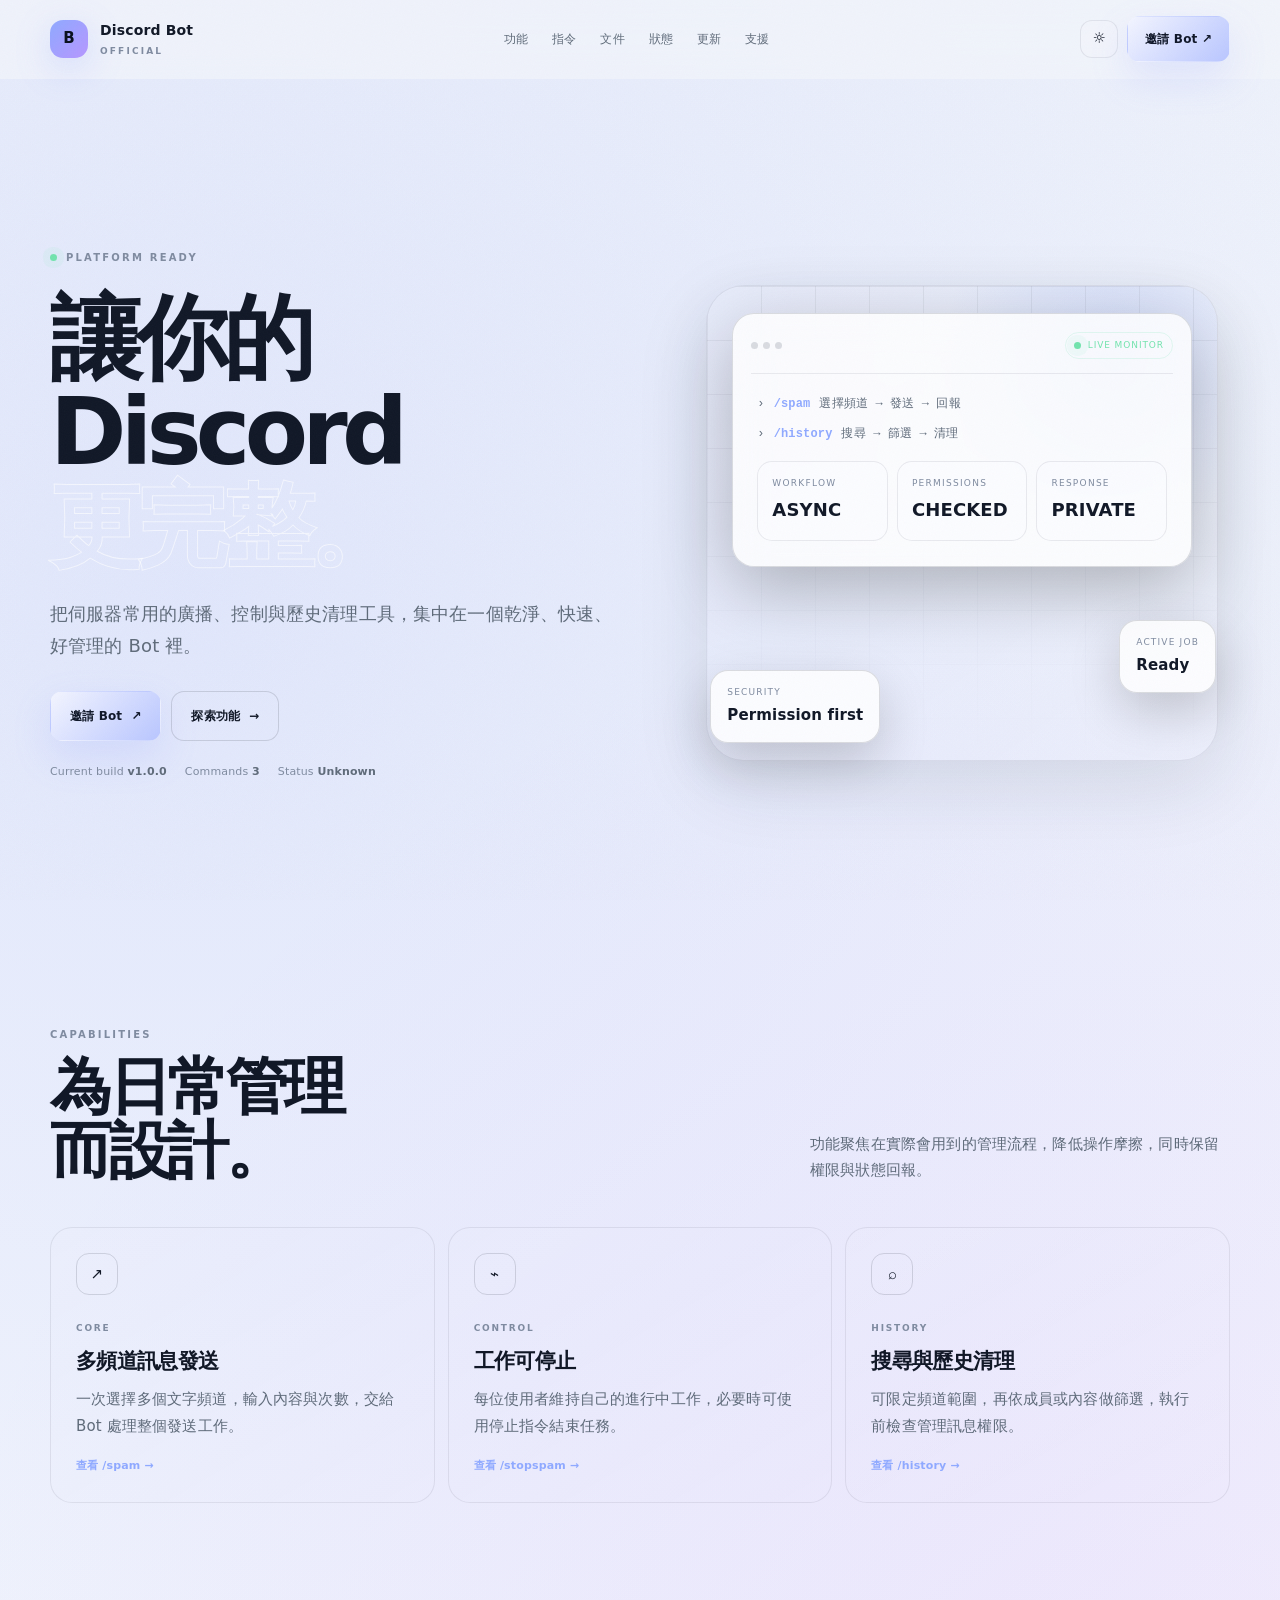
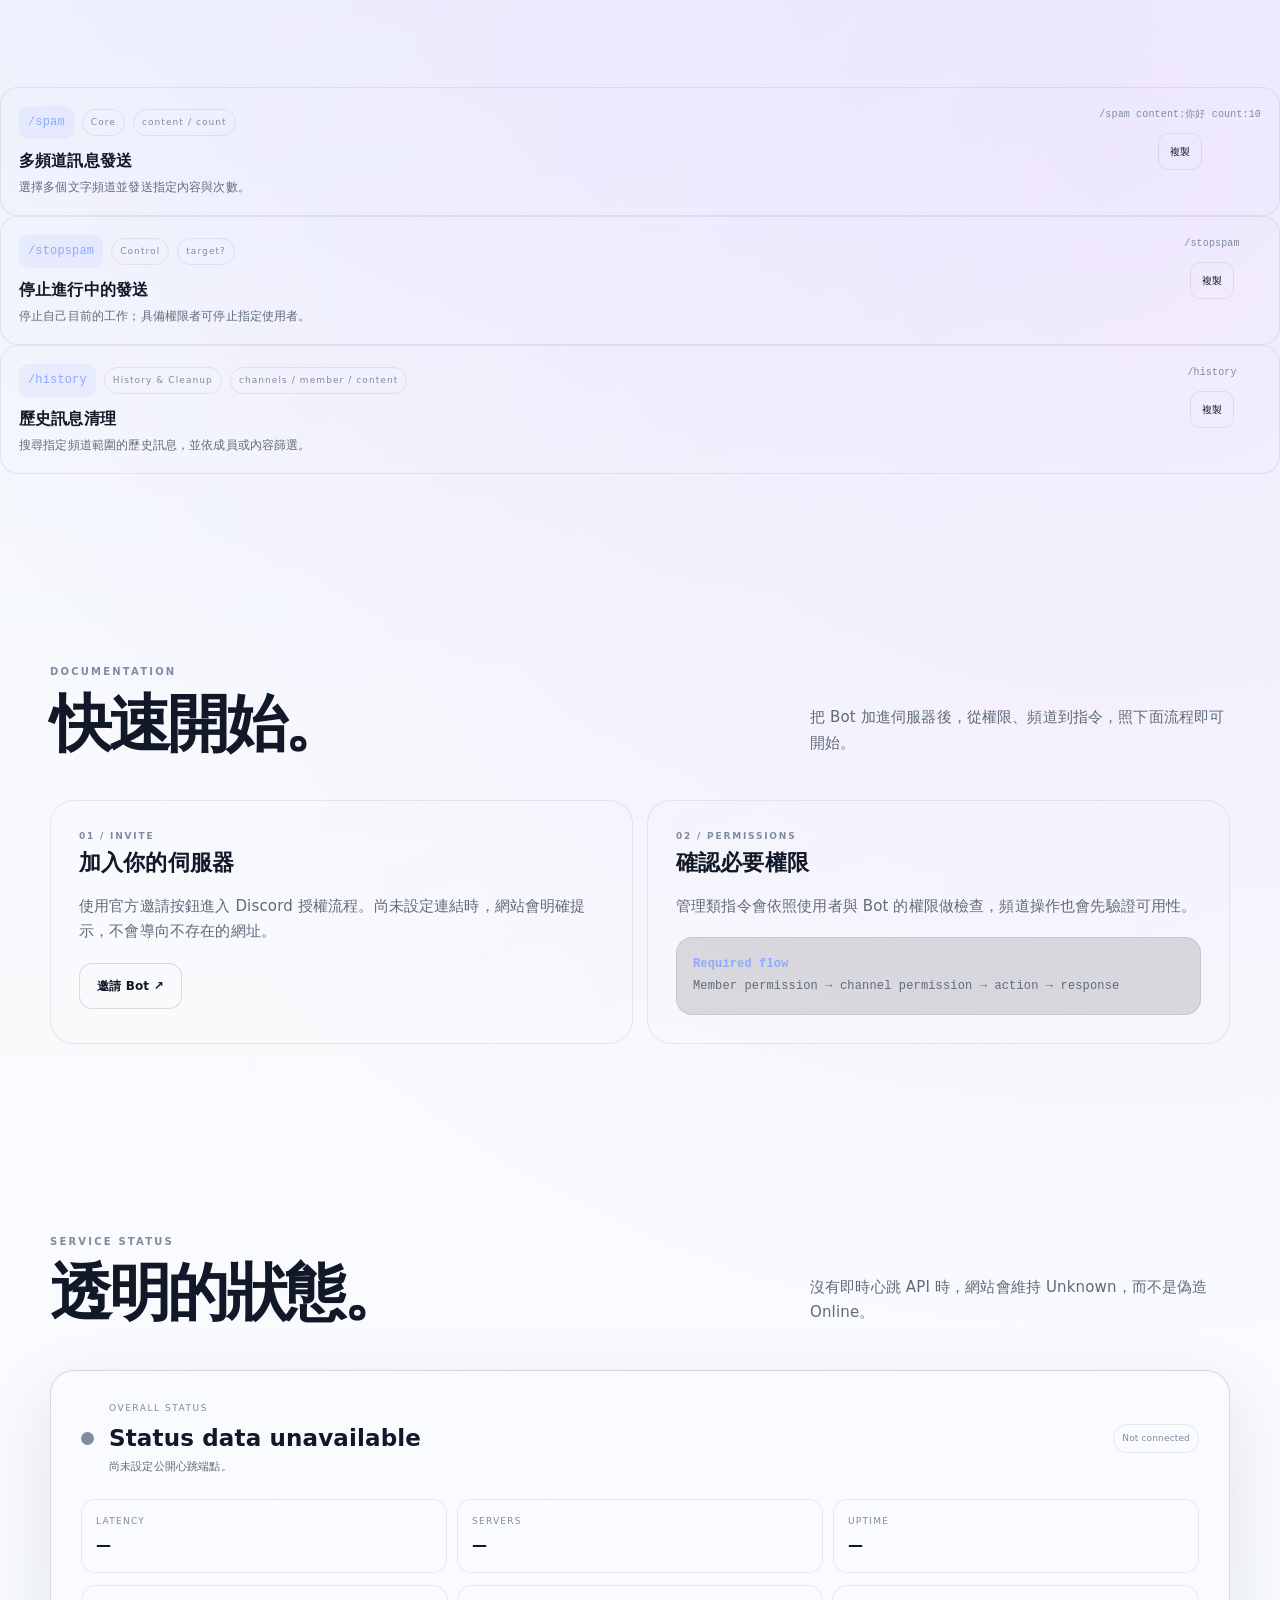
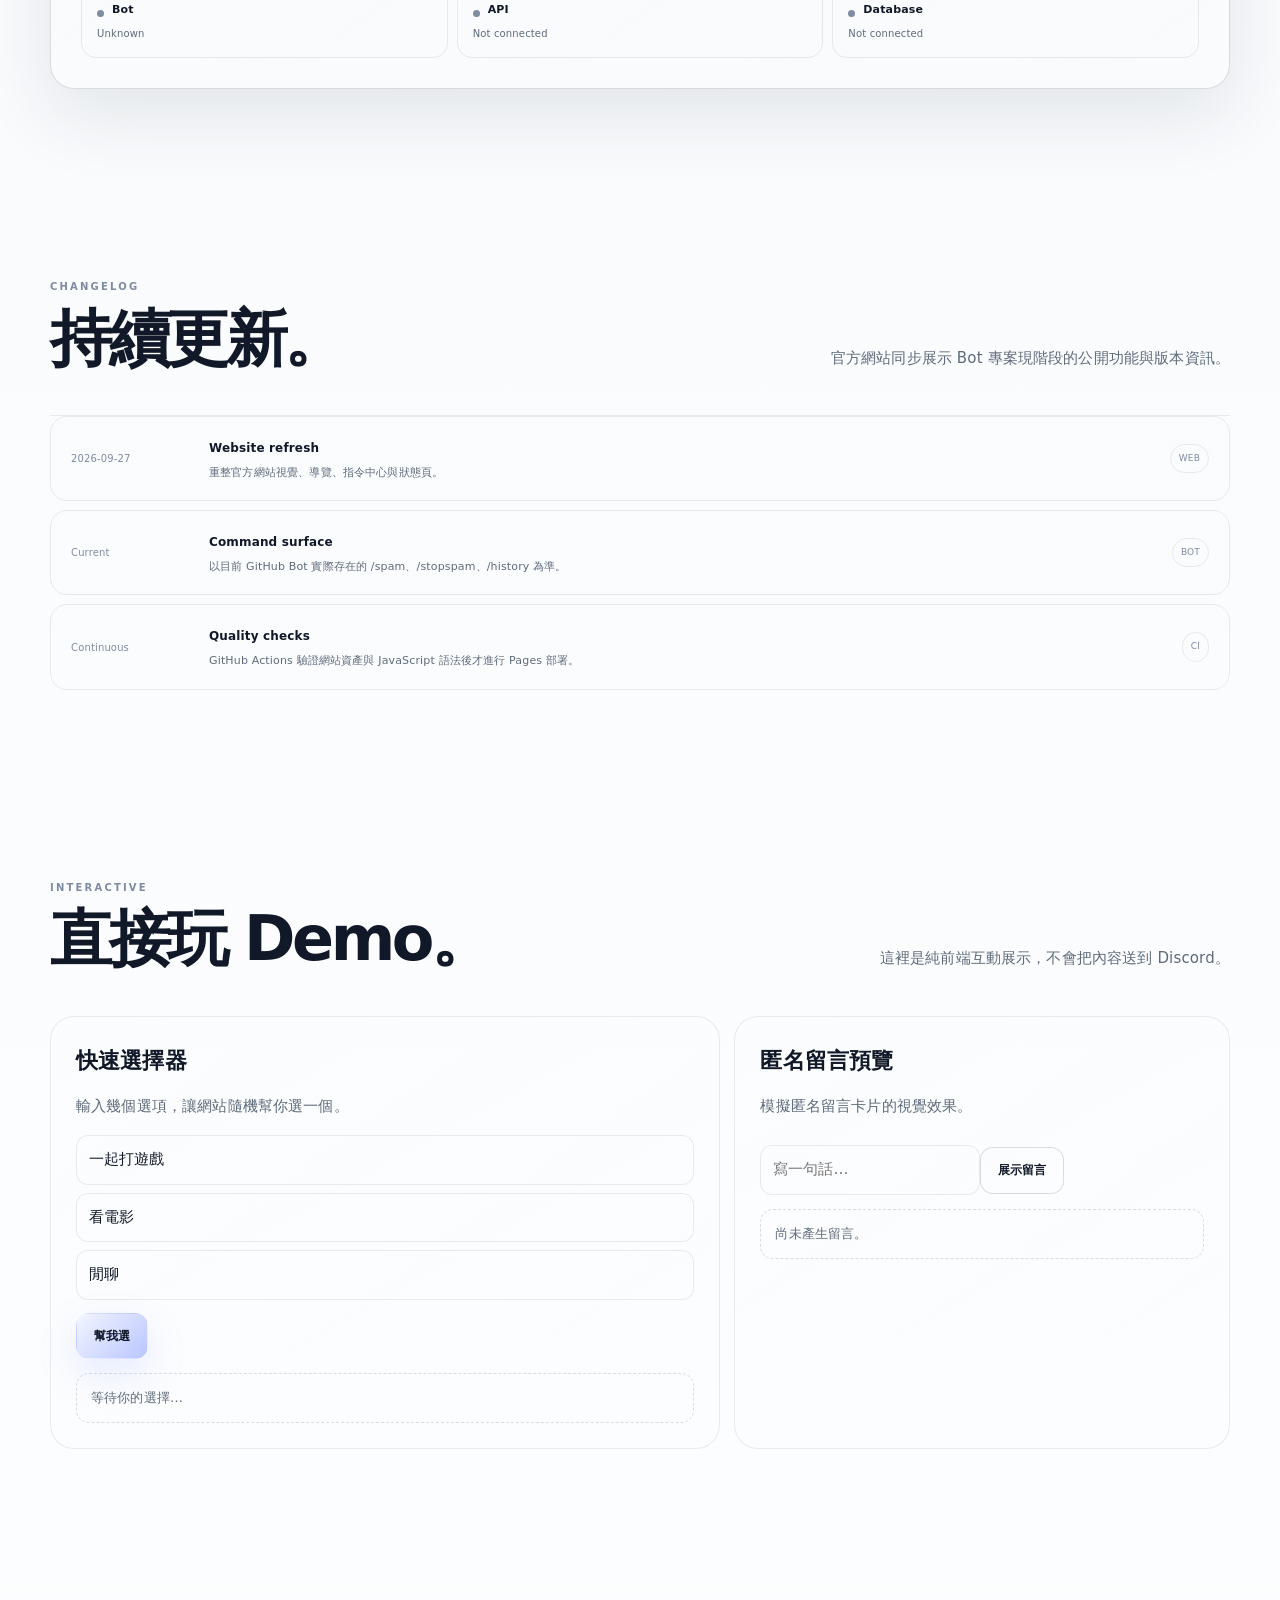
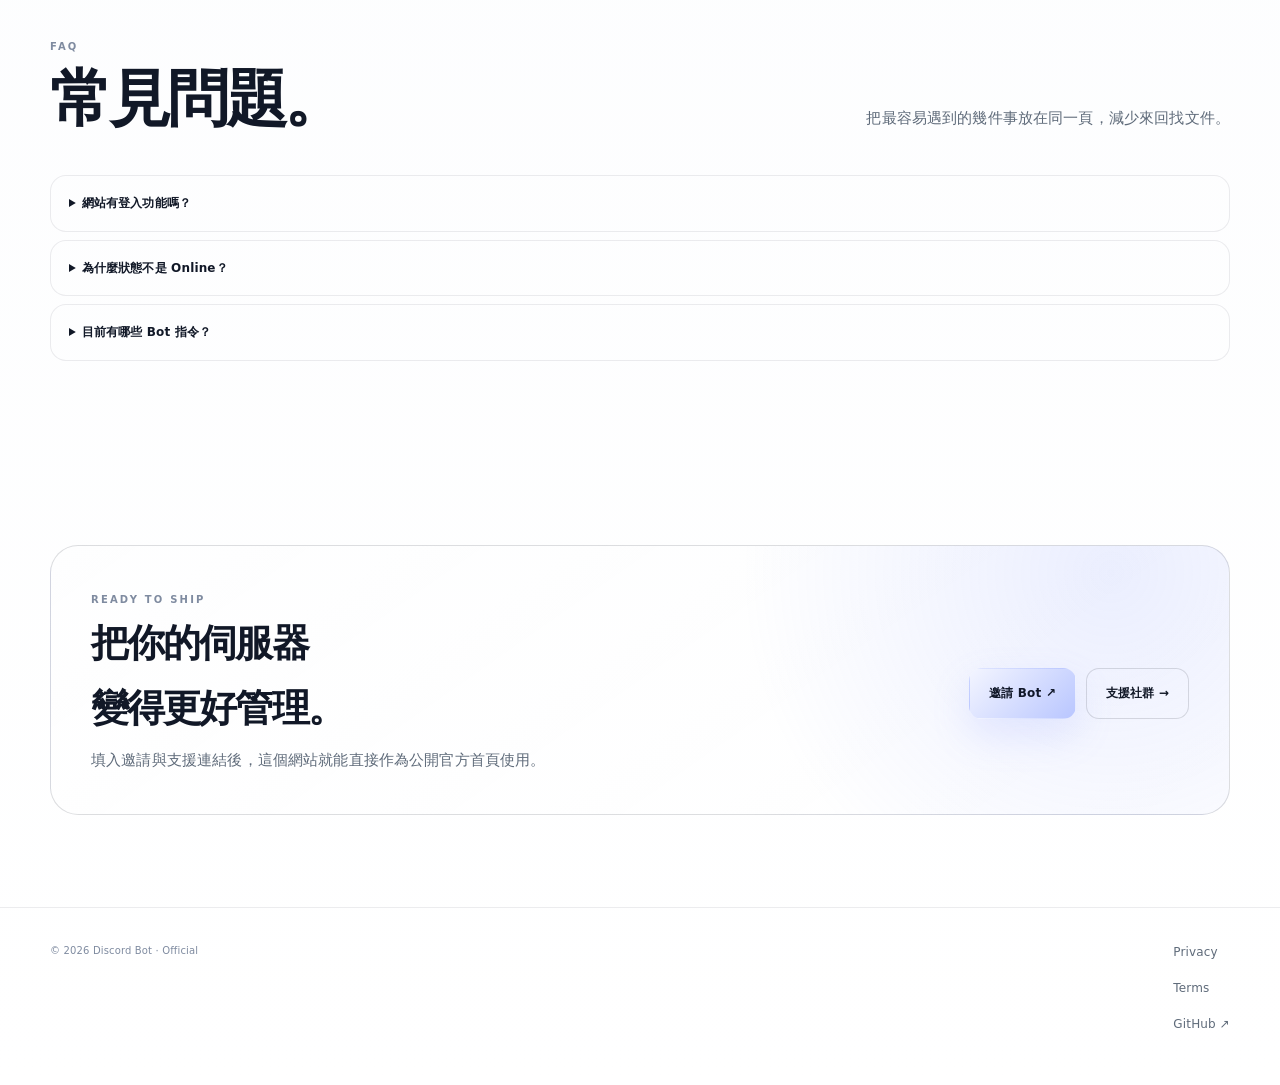
==== index.html @ 07688bd9 "fix: load frontend script only once" ====
<!doctype html>
<html lang="zh-Hant">
<head>
<meta charset="utf-8">
<meta name="viewport" content="width=device-width, initial-scale=1, viewport-fit=cover">
<meta name="theme-color" content="#070a12">
<meta name="description" content="Discord Bot 官方網站｜功能、指令、文件、狀態、更新與互動 Demo。">
<meta property="og:type" content="website">
<meta property="og:title" content="Discord Bot — Official">
<meta property="og:description" content="一個乾淨、可靠、現代化的 Discord Bot 官方網站。">
<link rel="icon" href="./favicon.svg" type="image/svg+xml">
<link rel="stylesheet" href="./styles.css?v=20260927-final">
<title>Discord Bot — Official</title>
<style>
:root{--bg:#070a12;--bg2:#0b0f1a;--panel:rgba(18,24,38,.72);--panel2:rgba(23,30,48,.6);--text:#f6f7fb;--muted:#9da7ba;--faint:#677288;--line:rgba(255,255,255,.09);--line2:rgba(255,255,255,.16);--accent:#8fa9ff;--accent2:#b697ff;--good:#72e3ad;--warn:#ffcb75;--bad:#ff7e8b;--radius:24px;--ease:cubic-bezier(.2,.7,.2,1);--shadow:0 30px 90px rgba(0,0,0,.34)}
:root[data-theme=light]{--bg:#f3f6fb;--bg2:#fff;--panel:rgba(255,255,255,.82);--panel2:rgba(248,250,255,.96);--text:#111827;--muted:#5f6b7a;--faint:#7f8ba0;--line:rgba(17,24,39,.08);--line2:rgba(17,24,39,.14);--shadow:0 25px 75px rgba(31,41,55,.11)}
*{box-sizing:border-box}html{scroll-behavior:smooth;scroll-padding-top:88px}body{margin:0;min-height:100vh;background:radial-gradient(circle at 15% 10%,rgba(91,119,255,.13),transparent 32%),radial-gradient(circle at 88% 30%,rgba(186,107,255,.11),transparent 28%),linear-gradient(180deg,var(--bg),var(--bg2));color:var(--text);font:500 15px/1.7 Inter,ui-sans-serif,system-ui,-apple-system,BlinkMacSystemFont,"Segoe UI","Noto Sans TC",sans-serif;letter-spacing:.01em}a{color:inherit;text-decoration:none}button,input{font:inherit}button{border:0;cursor:pointer;color:inherit;background:none}::selection{background:rgba(127,154,255,.3)}
body:before{content:"";position:fixed;inset:0;pointer-events:none;opacity:.028;z-index:50;background-image:url("data:image/svg+xml,%3Csvg xmlns='http://www.w3.org/2000/svg' width='140' height='140' viewBox='0 0 140 140'%3E%3Cfilter id='n'%3E%3CfeTurbulence baseFrequency='.9' numOctaves='2' stitchTiles='stitch' type='fractalNoise'/%3E%3C/filter%3E%3Crect width='100%25' height='100%25' filter='url(%23n)'/%3E%3C/svg%3E")}
.container{width:min(1180px,calc(100% - 36px));margin:auto}.site-header{position:sticky;top:0;z-index:40;border-bottom:1px solid transparent;background:rgba(7,10,18,.58);backdrop-filter:blur(20px)}:root[data-theme=light] .site-header{background:rgba(243,246,251,.7)}.nav{height:78px;display:flex;align-items:center;justify-content:space-between;gap:20px}.brand{display:flex;align-items:center;gap:12px;font-weight:800}.brand-mark{width:38px;height:38px;border-radius:13px;display:grid;place-items:center;background:linear-gradient(135deg,var(--accent),var(--accent2));color:#09101e;box-shadow:0 10px 35px rgba(132,149,255,.25)}.brand-copy strong{display:block;font-size:14px}.brand-copy small{display:block;font-size:9px;letter-spacing:.24em;color:var(--faint);margin-top:1px}.nav-links{display:flex;gap:24px;color:var(--muted);font-size:12px}.nav-links a:hover{color:var(--text)}.nav-actions{display:flex;align-items:center;gap:9px}.icon-btn{width:38px;height:38px;border:1px solid var(--line);border-radius:12px;background:rgba(255,255,255,.025)}.icon-btn:hover{border-color:var(--line2);transform:translateY(-1px)}.menu{display:none}
.btn{display:inline-flex;align-items:center;justify-content:center;gap:9px;border:1px solid var(--line2);border-radius:13px;padding:12px 17px;font-size:12px;font-weight:800;transition:.25s var(--ease)}.btn:hover{transform:translateY(-2px)}.btn-primary{border-color:transparent;background:linear-gradient(135deg,#f3f5ff,#b9c6ff);color:#101729;box-shadow:0 16px 38px rgba(134,150,255,.18)}.btn-secondary{background:rgba(255,255,255,.03)}.btn-large{padding:14px 19px}
.hero{padding:96px 0 78px}.hero-grid{display:grid;grid-template-columns:1.04fr .96fr;gap:64px;align-items:center}.eyebrow{display:inline-flex;align-items:center;gap:9px;color:var(--faint);font-size:10px;letter-spacing:.22em;font-weight:900}.dot{width:7px;height:7px;border-radius:50%;background:var(--good);box-shadow:0 0 0 7px rgba(114,227,173,.08)}h1{font-size:clamp(52px,8vw,94px);line-height:.97;letter-spacing:-.07em;margin:18px 0 24px}h1 span{color:transparent;-webkit-text-stroke:1px rgba(229,235,255,.55)}.lead{max-width:650px;color:var(--muted);font-size:18px;line-height:1.8}.hero-actions{display:flex;gap:10px;flex-wrap:wrap;margin-top:28px}.hero-meta{display:flex;gap:18px;flex-wrap:wrap;margin-top:22px;color:var(--faint);font-size:11px}.hero-meta b{color:var(--muted)}
.hero-panel{position:relative;min-height:520px}.orbit{position:absolute;inset:32px 12px 12px;border:1px solid var(--line);border-radius:38px;background:linear-gradient(145deg,rgba(255,255,255,.05),rgba(255,255,255,.018));box-shadow:var(--shadow);overflow:hidden}.orbit:before{content:"";position:absolute;width:380px;height:380px;border-radius:50%;background:radial-gradient(circle,rgba(120,153,255,.18),transparent 65%);right:-90px;top:-120px}.grid-lines{position:absolute;inset:0;background-image:linear-gradient(var(--line) 1px,transparent 1px),linear-gradient(90deg,var(--line) 1px,transparent 1px);background-size:54px 54px;mask-image:linear-gradient(to bottom,rgba(0,0,0,.8),transparent)}.console{position:absolute;left:38px;right:38px;top:60px;border:1px solid var(--line2);border-radius:22px;background:rgba(7,10,18,.68);backdrop-filter:blur(16px);padding:18px;box-shadow:0 22px 70px rgba(0,0,0,.25)}:root[data-theme=light] .console{background:rgba(255,255,255,.8)}.console-top{display:flex;align-items:center;justify-content:space-between;gap:10px;padding-bottom:14px;border-bottom:1px solid var(--line)}.window-dots{display:flex;gap:5px}.window-dots i{width:7px;height:7px;border-radius:50%;background:var(--line2)}.live-pill{display:inline-flex;align-items:center;gap:7px;border:1px solid rgba(114,227,173,.18);color:var(--good);padding:5px 8px;border-radius:99px;font-size:9px;letter-spacing:.1em}.console-body{padding:20px 6px 7px}.cmd-line{display:flex;align-items:center;gap:9px;color:var(--muted);font-family:ui-monospace,SFMono-Regular,Menlo,monospace;font-size:12px}.cmd-line b{color:var(--accent)}.metric-row{display:grid;grid-template-columns:repeat(3,1fr);gap:9px;margin-top:17px}.metric{padding:14px;border:1px solid var(--line);border-radius:15px;background:rgba(255,255,255,.025)}.metric small{display:block;color:var(--faint);font-size:9px;letter-spacing:.14em}.metric strong{display:block;margin-top:4px;font-size:18px}.floating{position:absolute;border:1px solid var(--line2);border-radius:18px;background:var(--panel);padding:14px 16px;box-shadow:0 18px 50px rgba(0,0,0,.18);backdrop-filter:blur(15px)}.floating.one{right:14px;bottom:80px}.floating.two{left:16px;bottom:30px}.floating small{display:block;color:var(--faint);font-size:9px;letter-spacing:.13em}.floating strong{display:block;margin-top:2px}
.section{padding:92px 0}.section.alt{background:linear-gradient(180deg,transparent,rgba(255,255,255,.02),transparent)}.section-head{display:flex;align-items:flex-end;justify-content:space-between;gap:30px;margin-bottom:44px}.section-head h2{font-size:clamp(36px,5vw,62px);line-height:1.04;letter-spacing:-.055em;margin:8px 0 0}.section-head p{max-width:420px;color:var(--muted);margin:0}
.cards{display:grid;grid-template-columns:repeat(3,1fr);gap:13px}.card{padding:25px;border:1px solid var(--line);border-radius:22px;background:linear-gradient(150deg,rgba(255,255,255,.05),rgba(255,255,255,.018));transition:.25s var(--ease)}.card:hover{transform:translateY(-5px);border-color:var(--line2);box-shadow:0 22px 60px rgba(0,0,0,.12)}.icon{width:42px;height:42px;border-radius:13px;border:1px solid var(--line2);display:grid;place-items:center;margin-bottom:26px}.kicker{font-size:9px;color:var(--faint);letter-spacing:.2em;font-weight:900}.card h3{font-size:21px;letter-spacing:-.03em;margin:7px 0}.card p{margin:0;color:var(--muted);line-height:1.78}.mini-link{display:inline-flex;align-items:center;gap:8px;margin-top:17px;font-size:11px;font-weight:800;color:var(--accent)}.mini-link:hover{text-decoration:underline}
.command-shell{display:grid;grid-template-columns:185px 1fr;gap:20px}.filters{position:sticky;top:100px;height:max-content;display:grid;gap:6px}.filter{padding:11px 12px;text-align:left;border:1px solid transparent;border-radius:12px;color:var(--muted);font-size:11px}.filter.active,.filter:hover{border-color:var(--line);background:rgba(255,255,255,.035);color:var(--text)}.command-tools{display:flex;gap:9px;margin-bottom:12px}.search{flex:1;border:1px solid var(--line);border-radius:13px;background:rgba(255,255,255,.03);padding:13px 14px;color:var(--text);outline:none}.search:focus{border-color:var(--line2);box-shadow:0 0 0 4px rgba(140,160,255,.06)}.commands{display:grid;gap:9px}.command{display:grid;grid-template-columns:1fr auto;gap:18px;padding:18px;border:1px solid var(--line);border-radius:18px;background:rgba(255,255,255,.022)}.command:hover{border-color:var(--line2)}.command-name{display:flex;align-items:center;gap:8px;flex-wrap:wrap}.command code{padding:6px 9px;border-radius:9px;background:rgba(134,157,255,.1);color:var(--accent);font-size:12px}.tag{padding:5px 8px;border:1px solid var(--line);border-radius:999px;color:var(--faint);font-size:9px}.command h3{margin:8px 0 3px;font-size:16px}.command p{margin:0;color:var(--muted);font-size:12px}.command-side{display:flex;align-items:center;gap:10px}.example{font-family:ui-monospace,SFMono-Regular,Menlo,monospace;color:var(--faint);font-size:10px}.copy{padding:9px 11px;border:1px solid var(--line);border-radius:10px;font-size:10px}.copy:hover{border-color:var(--line2)}
.split{display:grid;grid-template-columns:1fr 1fr;gap:14px}.doc{padding:28px;border:1px solid var(--line);border-radius:24px;background:linear-gradient(160deg,rgba(255,255,255,.04),rgba(255,255,255,.018))}.doc h3{font-size:22px;margin:0 0 12px}.doc p{color:var(--muted);margin:0 0 18px}.codebox{border:1px solid var(--line);border-radius:16px;padding:16px;background:rgba(0,0,0,.12);font:12px/1.8 ui-monospace,SFMono-Regular,Menlo,monospace;color:var(--muted)}.codebox b{color:var(--accent)}
.status-card{padding:30px;border:1px solid var(--line2);border-radius:24px;background:linear-gradient(145deg,rgba(255,255,255,.045),rgba(255,255,255,.018));box-shadow:var(--shadow)}.status-main{display:flex;align-items:center;justify-content:space-between;gap:20px}.status-left{display:flex;align-items:center;gap:15px}.status-big-dot{width:13px;height:13px;border-radius:50%;background:var(--faint);box-shadow:0 0 0 8px rgba(255,255,255,.04)}.status-big-dot.operational{background:var(--good);box-shadow:0 0 0 8px rgba(114,227,173,.08)}.status-big-dot.degraded{background:var(--warn)}.status-big-dot.offline{background:var(--bad)}.status-left small{display:block;color:var(--faint);font-size:9px;letter-spacing:.17em}.status-left strong{display:block;margin-top:3px;font-size:23px}.status-left span{display:block;color:var(--muted);font-size:11px}.status-meta{display:grid;grid-template-columns:repeat(3,1fr);gap:10px;margin-top:22px}.status-meta .metric strong{font-size:15px}.status-services{display:grid;grid-template-columns:repeat(3,1fr);gap:9px;margin-top:12px}.service{padding:15px;border:1px solid var(--line);border-radius:15px}.service-top{display:flex;align-items:center;gap:8px;font-size:11px;font-weight:800}.service-dot{width:7px;height:7px;border-radius:50%;background:var(--faint)}.service-dot.good{background:var(--good)}.service-dot.bad{background:var(--bad)}.service span{display:block;color:var(--muted);font-size:10px;margin-top:5px}
.timeline{display:grid;gap:9px}.update{display:grid;grid-template-columns:120px 1fr auto;gap:18px;align-items:center;padding:18px 20px;border:1px solid var(--line);border-radius:17px}.update time{color:var(--faint);font-size:10px}.update strong{font-size:12px}.update p{margin:3px 0 0;color:var(--muted);font-size:11px}.badge{padding:6px 8px;border:1px solid var(--line);border-radius:999px;color:var(--faint);font-size:9px}
.demo-grid{display:grid;grid-template-columns:1.15fr .85fr;gap:14px}.demo{padding:25px;border:1px solid var(--line);border-radius:24px;background:linear-gradient(150deg,rgba(255,255,255,.045),rgba(255,255,255,.02))}.demo h3{margin:0;font-size:22px}.demo p{color:var(--muted)}.choice-list{display:grid;gap:8px;margin-top:16px}.choice{border:1px solid var(--line);border-radius:12px;background:rgba(255,255,255,.025);padding:11px 12px;color:var(--text);outline:none}.choice:focus{border-color:var(--line2)}.demo-result{margin-top:14px;min-height:50px;display:flex;align-items:center;padding:12px 14px;border-radius:13px;border:1px dashed var(--line2);color:var(--muted)}
.faq{display:grid;gap:8px}.faq details{border:1px solid var(--line);border-radius:16px;padding:17px 18px;background:rgba(255,255,255,.02)}.faq summary{cursor:pointer;font-weight:800;font-size:12px}.faq p{color:var(--muted);margin:12px 0 0;font-size:11px}
.cta{padding:40px;border:1px solid var(--line2);border-radius:28px;background:radial-gradient(circle at 90% 10%,rgba(142,161,255,.17),transparent 34%),linear-gradient(145deg,rgba(255,255,255,.055),rgba(255,255,255,.02));display:flex;align-items:center;justify-content:space-between;gap:25px}.cta h2{font-size:38px;letter-spacing:-.05em;margin:0 0 8px}.cta p{color:var(--muted);margin:0}
footer{padding:34px 0 50px;border-top:1px solid var(--line);color:var(--faint);font-size:10px}.footer-row{display:flex;justify-content:space-between;gap:20px;flex-wrap:wrap}.footer-links{display:flex;gap:16px}.footer-links a:hover{color:var(--text)}
.toast{position:fixed;right:18px;bottom:18px;z-index:90;padding:12px 15px;border:1px solid var(--line2);border-radius:13px;background:rgba(12,17,28,.92);color:#fff;box-shadow:0 18px 50px rgba(0,0,0,.3);font-size:11px;transform:translateY(12px);opacity:0;transition:.2s}.toast.show{transform:none;opacity:1}.toast.warn{border-color:rgba(255,203,117,.24)}
@media(max-width:980px){.nav-links{display:none}.menu{display:inline-grid}.hero-grid,.demo-grid,.split{grid-template-columns:1fr}.hero-panel{order:-1;min-height:430px}.cards{grid-template-columns:1fr 1fr}.command-shell{grid-template-columns:1fr}.filters{position:static;display:flex;overflow:auto}.filter{white-space:nowrap}.status-main{align-items:flex-start;flex-direction:column}.status-services{grid-template-columns:1fr 1fr}}
@media(max-width:640px){.container{width:min(100% - 22px,1180px)}.nav{height:70px}.nav-actions .btn-primary{display:none}.hero{padding:64px 0 46px}.hero-panel{min-height:360px}.console{left:18px;right:18px;top:38px}.floating.one{right:4px;bottom:35px}.floating.two{left:4px;bottom:0}.section{padding:70px 0}.section-head{display:block;margin-bottom:28px}.section-head p{margin-top:14px}.cards{grid-template-columns:1fr}.command{grid-template-columns:1fr}.command-side{justify-content:space-between}.status-meta,.status-services{grid-template-columns:1fr}.update{grid-template-columns:1fr;gap:7px}.cta{padding:25px;display:block}.cta .hero-actions{margin-top:20px}h1{font-size:56px}.lead{font-size:16px}}
</style>
</head>
<body>
<header class="site-header">
  <div class="container nav">
    <a href="#home" class="brand"><span class="brand-mark">B</span><span class="brand-copy"><strong>Discord Bot</strong><small>OFFICIAL</small></span></a>
    <nav class="nav-links">
      <a href="#features">功能</a><a href="#commands">指令</a><a href="#docs">文件</a><a href="#status">狀態</a><a href="#updates">更新</a><a href="#support">支援</a>
    </nav>
    <div class="nav-actions">
      <button class="icon-btn" id="themeBtn" aria-label="切換主題">◐</button>
      <button class="icon-btn menu" id="menuBtn" aria-label="開啟選單">☰</button>
      <a class="btn btn-primary invite-link" href="#">邀請 Bot ↗</a>
    </div>
  </div>
</header>

<main>
<section class="hero" id="home"><div class="container hero-grid">
  <div>
    <div class="eyebrow"><span class="dot"></span><span id="heroState">PLATFORM READY</span></div>
    <h1>讓你的 Discord<br><span>更完整。</span></h1>
    <p class="lead">把伺服器常用的廣播、控制與歷史清理工具，集中在一個乾淨、快速、好管理的 Bot 裡。</p>
    <div class="hero-actions"><a class="btn btn-primary btn-large invite-link" href="#">邀請 Bot <span>↗</span></a><a class="btn btn-secondary btn-large" href="#features">探索功能 <span>→</span></a></div>
    <div class="hero-meta"><span>Current build <b id="versionText">v1.0.0</b></span><span>Commands <b>3</b></span><span>Status <b id="heroStatus">Unknown</b></span></div>
  </div>
  <div class="hero-panel">
    <div class="orbit"><div class="grid-lines"></div></div>
    <div class="console">
      <div class="console-top"><div class="window-dots"><i></i><i></i><i></i></div><div class="live-pill"><span class="dot"></span> LIVE MONITOR</div></div>
      <div class="console-body">
        <div class="cmd-line"><span>›</span><b>/spam</b><span>選擇頻道 → 發送 → 回報</span></div>
        <div class="cmd-line" style="margin-top:9px"><span>›</span><b>/history</b><span>搜尋 → 篩選 → 清理</span></div>
        <div class="metric-row"><div class="metric"><small>WORKFLOW</small><strong>ASYNC</strong></div><div class="metric"><small>PERMISSIONS</small><strong>CHECKED</strong></div><div class="metric"><small>RESPONSE</small><strong>PRIVATE</strong></div></div>
      </div>
    </div>
    <div class="floating one"><small>ACTIVE JOB</small><strong id="floatingJob">Ready</strong></div>
    <div class="floating two"><small>SECURITY</small><strong>Permission first</strong></div>
  </div>
</div></section>

<section class="section alt" id="features"><div class="container">
  <div class="section-head"><div><div class="eyebrow">CAPABILITIES</div><h2>為日常管理<br>而設計。</h2></div><p>功能聚焦在實際會用到的管理流程，降低操作摩擦，同時保留權限與狀態回報。</p></div>
  <div class="cards">
    <article class="card"><div class="icon">↗</div><div class="kicker">CORE</div><h3>多頻道訊息發送</h3><p>一次選擇多個文字頻道，輸入內容與次數，交給 Bot 處理整個發送工作。</p><a class="mini-link" href="#commands">查看 /spam →</a></article>
    <article class="card"><div class="icon">⌁</div><div class="kicker">CONTROL</div><h3>工作可停止</h3><p>每位使用者維持自己的進行中工作，必要時可使用停止指令結束任務。</p><a class="mini-link" href="#commands">查看 /stopspam →</a></article>
    <article class="card"><div class="icon">⌕</div><div class="kicker">HISTORY</div><h3>搜尋與歷史清理</h3><p>可限定頻道範圍，再依成員或內容做篩選，執行前檢查管理訊息權限。</p><a class="mini-link" href="#commands">查看 /history →</a></article>
  </div>
</div></section>

<section class="section" id="commands"><div class="container">
  <div class="section-head"><div><div class="eyebrow">COMMANDS</div><h2>指令中心。</h2></div><p>目前 GitHub 專案實際提供的斜線指令如下。每個範例都可以直接複製。</p></div>
  <div class="command-shell">
    <aside class="filters"><button class="filter active" data-filter="all">全部指令</button><button class="filter" data-filter="Core">Core</button><button class="filter" data-filter="Control">Control</button><button class="filter" data-filter="History & Cleanup">History & Cleanup</button></aside>
    <div><div class="command-tools"><input id="commandSearch" class="search" placeholder="搜尋指令、功能或關鍵字…"><button class="btn btn-secondary" id="clearSearch">清除</button></div><div class="commands" id="commands"></div></div>
  </div>
</div></section>

<section class="section alt" id="docs"><div class="container">
  <div class="section-head"><div><div class="eyebrow">DOCUMENTATION</div><h2>快速開始。</h2></div><p>把 Bot 加進伺服器後，從權限、頻道到指令，照下面流程即可開始。</p></div>
  <div class="split">
    <article class="doc"><div class="kicker">01 / INVITE</div><h3>加入你的伺服器</h3><p>使用官方邀請按鈕進入 Discord 授權流程。尚未設定連結時，網站會明確提示，不會導向不存在的網址。</p><a class="btn btn-secondary invite-link" href="#">邀請 Bot ↗</a></article>
    <article class="doc"><div class="kicker">02 / PERMISSIONS</div><h3>確認必要權限</h3><p>管理類指令會依照使用者與 Bot 的權限做檢查，頻道操作也會先驗證可用性。</p><div class="codebox"><b>Required flow</b><br>Member permission → channel permission → action → response</div></article>
  </div>
</div></section>

<section class="section" id="status"><div class="container">
  <div class="section-head"><div><div class="eyebrow">SERVICE STATUS</div><h2>透明的狀態。</h2></div><p>沒有即時心跳 API 時，網站會維持 Unknown，而不是偽造 Online。</p></div>
  <div class="status-card">
    <div class="status-main"><div class="status-left"><span id="statusDot" class="status-big-dot"></span><div><small>OVERALL STATUS</small><strong id="statusTitle">Status data unavailable</strong><span id="statusDetail">尚未設定公開心跳端點。</span></div></div><span class="badge" id="lastUpdate">Not connected</span></div>
    <div class="status-meta"><div class="metric"><small>LATENCY</small><strong id="statLatency">—</strong></div><div class="metric"><small>SERVERS</small><strong id="statServers">—</strong></div><div class="metric"><small>UPTIME</small><strong id="statUptime">—</strong></div></div>
    <div class="status-services"><div class="service"><div class="service-top"><span class="service-dot" id="botDot"></span>Bot</div><span id="botService">Unknown</span></div><div class="service"><div class="service-top"><span class="service-dot" id="apiDot"></span>API</div><span id="apiService">Not connected</span></div><div class="service"><div class="service-top"><span class="service-dot" id="dbDot"></span>Database</div><span id="dbService">Not connected</span></div></div>
  </div>
</div></section>

<section class="section alt" id="updates"><div class="container">
  <div class="section-head"><div><div class="eyebrow">CHANGELOG</div><h2>持續更新。</h2></div><p>官方網站同步展示 Bot 專案現階段的公開功能與版本資訊。</p></div>
  <div class="timeline">
    <article class="update"><time>2026-09-27</time><div><strong>Website refresh</strong><p>重整官方網站視覺、導覽、指令中心與狀態頁。</p></div><span class="badge">WEB</span></article>
    <article class="update"><time>Current</time><div><strong>Command surface</strong><p>以目前 GitHub Bot 實際存在的 /spam、/stopspam、/history 為準。</p></div><span class="badge">BOT</span></article>
    <article class="update"><time>Continuous</time><div><strong>Quality checks</strong><p>GitHub Actions 驗證網站資產與 JavaScript 語法後才進行 Pages 部署。</p></div><span class="badge">CI</span></article>
  </div>
</div></section>

<section class="section" id="interactive"><div class="container">
  <div class="section-head"><div><div class="eyebrow">INTERACTIVE</div><h2>直接玩 Demo。</h2></div><p>這裡是純前端互動展示，不會把內容送到 Discord。</p></div>
  <div class="demo-grid">
    <article class="demo"><h3>快速選擇器</h3><p>輸入幾個選項，讓網站隨機幫你選一個。</p><div class="choice-list"><input class="choice" value="一起打遊戲"><input class="choice" value="看電影"><input class="choice" value="閒聊"></div><button class="btn btn-primary" id="chooseBtn" style="margin-top:13px">幫我選</button><div class="demo-result" id="chooseResult">等待你的選擇…</div></article>
    <article class="demo"><h3>匿名留言預覽</h3><p>模擬匿名留言卡片的視覺效果。</p><input id="anonInput" class="choice" placeholder="寫一句話…"><button class="btn btn-secondary" id="anonBtn" style="margin-top:13px">展示留言</button><div class="demo-result" id="anonResult">尚未產生留言。</div></article>
  </div>
</div></section>

<section class="section alt"><div class="container">
  <div class="section-head"><div><div class="eyebrow">FAQ</div><h2>常見問題。</h2></div><p>把最容易遇到的幾件事放在同一頁，減少來回找文件。</p></div>
  <div class="faq">
    <details><summary>網站有登入功能嗎？</summary><p>沒有。這個官方網站是公開介紹與文件網站，不要求使用者建立網站帳號。</p></details>
    <details><summary>為什麼狀態不是 Online？</summary><p>因為目前尚未提供公開心跳 API。網站刻意顯示 Unknown，避免把靜態網站誤當成 Bot 真實在線狀態。</p></details>
    <details><summary>目前有哪些 Bot 指令？</summary><p>/spam、/stopspam、/history。網站內容以 GitHub 目前主分支的 Bot 程式為準。</p></details>
  </div>
</div></section>

<section class="section" id="support"><div class="container"><div class="cta"><div><div class="eyebrow">READY TO SHIP</div><h2>把你的伺服器<br>變得更好管理。</h2><p>填入邀請與支援連結後，這個網站就能直接作為公開官方首頁使用。</p></div><div class="hero-actions"><a class="btn btn-primary btn-large invite-link" href="#">邀請 Bot ↗</a><a class="btn btn-secondary btn-large support-link" href="#">支援社群 →</a></div></div></div></section>
</main>

<footer><div class="container footer-row"><div>© <span id="year"></span> Discord Bot · Official</div><div class="footer-links"><a href="./privacy.html">Privacy</a><a href="./terms.html">Terms</a><a href="https://github.com/a0983439343-dot/discord-bot">GitHub ↗</a></div></div></footer>

<script src="./app.js?v=20260927-final2"></script>
</body>
</html>
---- styles.css ----
/* ===== styles-a.css ===== */
html{scroll-behavior:smooth;scroll-padding-top:88px}body,button,input,textarea{font:inherit}a{color:inherit;text-decoration:none}button{color:inherit;background:none;border:0;cursor:pointer}::selection{background:rgba(118,166,255,.28)}.ambient{position:fixed;width:44vw;height:44vw;border-radius:50%;filter:blur(90px);pointer-events:none;z-index:-1;opacity:.10}.ambient-a{top:-16vw;left:-8vw;background:#537dff}.ambient-b{right:-18vw;top:45vh;background:#8c65ff}.noise{position:fixed;inset:0;pointer-events:none;opacity:.035;z-index:20;background-image:url("data:image/svg+xml,%3Csvg xmlns='http://www.w3.org/2000/svg' viewBox='0 0 120 120'%3E%3Cfilter id='n'%3E%3CfeTurbulence type='fractalNoise' baseFrequency='.85' numOctaves='2'/%3E%3C/filter%3E%3Crect width='100%25' height='100%25' filter='url(%23n)' opacity='.8'/%3E%3C/svg%3E")}.section{position:relative;padding:132px 0}.section-tight{padding:88px 0}.section-muted{background:linear-gradient(180deg,rgba(255,255,255,.018),rgba(255,255,255,.008))}.narrow{max-width:900px}.site-header.scrolled{border-color:var(--line);box-shadow:0 12px 36px rgba(0,0,0,.08)}.desktop-nav a:hover,.mobile-menu a:hover{color:var(--text)}.btn-primary:hover{transform:translateY(-2px);box-shadow:0 14px 34px rgba(255,255,255,.12)}.btn-secondary:hover{transform:translateY(-2px);background:rgba(255,255,255,.05)}.hero{min-height:850px;display:grid;align-items:center;padding-top:150px;overflow:hidden}.hero-grid{display:grid;grid-template-columns:1.04fr .96fr;gap:80px;align-items:center}.eyebrow{display:inline-flex;align-items:center;gap:9px;font-size:11px;letter-spacing:.22em;color:var(--faint);font-weight:800}.pulse-dot,.status-dot{width:7px;height:7px;border-radius:50%;display:inline-block;background:var(--success);animation:pulse 2s infinite}@keyframes pulse{70%{box-shadow:0 0 0 8px rgba(120,224,167,0)}100%{box-shadow:0 0 0 0 rgba(120,224,167,0)}}.hero h1{font-size:clamp(50px,7.2vw,94px);line-height:1.02;letter-spacing:-.062em;margin:21px 0 25px}.hero h1 span{color:transparent;-webkit-text-stroke:1px rgba(255,255,255,.6)}.hero-lead{font-size:18px;color:var(--muted);max-width:650px;line-height:1.8}.hero-actions{display:flex;gap:12px;margin-top:30px;flex-wrap:wrap}.hero-meta{display:flex;align-items:center;flex-wrap:wrap;gap:10px;margin-top:22px;font-size:12px;color:var(--faint)}.hero-visual{min-height:570px;display:grid;place-items:center;position:relative}.orbital{position:absolute;width:440px;height:440px;border:1px solid rgba(169,199,255,.1);border-radius:50%;box-shadow:0 0 140px rgba(93,133,255,.11);animation:float 7s ease-in-out infinite}.orbital:before,.orbital:after{content:"";position:absolute;inset:46px;border:1px solid rgba(169,199,255,.08);border-radius:50%}.orbital:after{inset:110px}@keyframes float{50%{transform:translateY(-12px) rotate(3deg)}}.product-card{position:relative;width:min(100%,500px);border:1px solid var(--line-strong);background:linear-gradient(180deg,rgba(19,24,40,.84),rgba(9,12,21,.91));border-radius:26px;box-shadow:var(--shadow);overflow:hidden;backdrop-filter:blur(24px)}.product-card-head{height:48px;padding:0 17px;border-bottom:1px solid var(--line);display:flex;align-items:center;justify-content:space-between}.window-dots{display:flex;gap:6px}.window-dots span{width:7px;height:7px;border-radius:50%;background:var(--line-strong)}.muted{font-size:11px;color:var(--faint)}.preview-body{padding:28px}.preview-title{font-size:23px;font-weight:760;letter-spacing:-.04em}.preview-line{height:1px;background:var(--line);margin:22px 0}.metric-grid{display:grid;grid-template-columns:1fr 1fr;gap:10px}.metric-card{padding:16px;border:1px solid var(--line);border-radius:15px;background:rgba(255,255,255,.02)}.metric-card span{display:block;font-size:11px;color:var(--faint)}.metric-card strong{font-size:25px;letter-spacing:-.04em;display:inline-block;margin-top:5px}.metric-card em{font-size:11px;color:var(--faint);font-style:normal;margin-left:4px}.system-row{display:flex;align-items:center;justify-content:space-between;padding:14px 0;border-bottom:1px solid var(--line);font-size:12px}.system-row:last-child{border-bottom:0}.system-row span{display:flex;align-items:center;gap:9px;color:var(--muted)}.system-row b{font-size:11px;color:var(--success)}.scroll-cue{position:absolute;bottom:30px;left:50%;transform:translateX(-50%);font-size:9px;letter-spacing:.26em;color:var(--faint);display:flex;gap:10px}.scroll-cue span{font-size:13px}

/* ===== styles-b.css ===== */
.section-heading{display:flex;align-items:end;justify-content:space-between;gap:40px;margin-bottom:56px}.section-heading h2{font-size:clamp(36px,5vw,58px);line-height:1.05;letter-spacing:-.055em;margin:12px 0 0}.section-heading>p{max-width:390px;color:var(--muted);margin:0;line-height:1.8}.section-heading.centered{display:block;text-align:center}.feature-grid{display:grid;grid-template-columns:1.35fr 1fr;grid-template-rows:1fr 1fr;gap:14px}.feature-card{min-height:260px;border:1px solid var(--line);border-radius:var(--radius);padding:28px;position:relative;overflow:hidden;background:linear-gradient(145deg,rgba(255,255,255,.04),rgba(255,255,255,.015));transition:.28s var(--ease)}.feature-card:after{content:"";position:absolute;width:180px;height:180px;border-radius:50%;right:-70px;bottom:-80px;background:rgba(117,155,255,.1);filter:blur(34px);transition:.35s}.feature-card:hover{transform:translateY(-5px);border-color:var(--line-strong);box-shadow:0 20px 60px rgba(0,0,0,.14)}.feature-wide{grid-row:span 2;display:flex;flex-direction:column;justify-content:space-between}.feature-icon{width:44px;height:44px;border:1px solid var(--line-strong);border-radius:13px;display:grid;place-items:center;font-size:18px;background:rgba(255,255,255,.03);margin-bottom:40px}.card-kicker{font-size:10px;letter-spacing:.2em;color:var(--faint);font-weight:850}.feature-card h3,.doc-card h3,.demo-card h3{font-size:24px;letter-spacing:-.035em;margin:8px 0}.feature-card p,.doc-card p{color:var(--muted);margin:0;line-height:1.75}.text-link{display:inline-flex;align-items:center;gap:8px;margin-top:18px;font-size:12px;font-weight:800}.text-link span{transition:.22s}.text-link:hover span{transform:translateX(4px)}.trusted-strip{display:flex;align-items:center;gap:40px;padding-top:45px;margin-top:28px;border-top:1px solid var(--line);font-size:9px;letter-spacing:.2em;color:var(--faint)}.trusted-items{display:flex;gap:24px;letter-spacing:0;font-size:11px}.trusted-items span:before{content:"";width:4px;height:4px;background:var(--line-strong);border-radius:50%;display:inline-block;margin-right:8px;vertical-align:middle}.command-layout{display:grid;grid-template-columns:170px 1fr;gap:34px}.command-sidebar{display:flex;flex-direction:column;gap:5px;position:sticky;top:110px;height:max-content}.filter-btn{padding:11px 13px;text-align:left;border:1px solid transparent;border-radius:11px;color:var(--muted);font-size:12px}.filter-btn:hover,.filter-btn.active{background:rgba(255,255,255,.04);border-color:var(--line);color:var(--text)}.command-list{display:flex;flex-direction:column;gap:10px}.command-card{display:flex;align-items:center;justify-content:space-between;gap:24px;padding:20px 22px;border:1px solid var(--line);border-radius:18px;background:rgba(255,255,255,.02);transition:.22s}.command-card:hover{border-color:var(--line-strong);transform:translateX(3px)}.command-name-row{display:flex;align-items:center;gap:9px}.command-name-row code{font-size:14px;font-weight:800}.command-category,.command-param{font-size:9px;text-transform:uppercase;letter-spacing:.12em;color:var(--faint);border:1px solid var(--line);padding:4px 6px;border-radius:999px}.command-main h3{font-size:15px;margin:8px 0 3px}.command-main p{font-size:12px;color:var(--muted);margin:0;max-width:620px}.command-side{display:flex;flex-direction:column;align-items:end;gap:8px;min-width:98px}.copy-command{font-size:11px;color:var(--accent);font-weight:750}.empty-state{padding:50px;border:1px dashed var(--line-strong);border-radius:18px;text-align:center;color:var(--muted)}.docs-grid,.permission-grid{display:grid;grid-template-columns:repeat(3,1fr);gap:14px}.doc-card{min-height:270px;border:1px solid var(--line);border-radius:var(--radius);padding:26px;display:flex;flex-direction:column;background:linear-gradient(145deg,rgba(255,255,255,.035),rgba(255,255,255,.015))}.doc-card .text-link{margin-top:auto}.doc-number{font-size:11px;color:var(--faint);letter-spacing:.15em}.guide-shell{margin-top:14px;border:1px solid var(--line);border-radius:var(--radius);display:grid;grid-template-columns:1.04fr .96fr;overflow:hidden;background:rgba(255,255,255,.02)}.guide-steps{padding:22px}.guide-step{display:flex;align-items:center;gap:15px;padding:18px 16px;border:1px solid transparent;border-radius:15px;color:var(--muted);transition:.22s}.guide-step.active{background:rgba(255,255,255,.04);border-color:var(--line);color:var(--text)}.guide-step>span{width:31px;height:31px;border-radius:9px;border:1px solid var(--line);display:grid;place-items:center;font-size:10px;color:var(--faint)}.guide-step b{display:block;font-size:12px}.guide-step small{display:block;font-size:10px;color:var(--faint);margin-top:2px}.guide-preview{border-left:1px solid var(--line);padding:42px;display:flex;flex-direction:column;justify-content:center;min-height:330px}.guide-preview h3{font-size:34px;letter-spacing:-.05em;margin:10px 0}.guide-preview p{color:var(--muted);max-width:420px;line-height:1.8;margin-bottom:26px}.permission-card{padding:26px;border:1px solid var(--line);border-radius:var(--radius);background:rgba(255,255,255,.02)}.permission-card span{font-size:9px;letter-spacing:.16em;color:var(--faint)}.permission-card h3{font-size:21px;margin:9px 0}.permission-card p{font-size:12px;color:var(--muted);margin:0;line-height:1.8}

/* ===== styles-c.css ===== */
.status-headline{display:flex;align-items:center;gap:8px;font-size:12px;color:var(--muted)}.status-hero{display:flex;align-items:center;justify-content:space-between;gap:30px;padding:32px;border:1px solid var(--line-strong);border-radius:var(--radius);background:linear-gradient(145deg,rgba(255,255,255,.045),rgba(255,255,255,.018));box-shadow:var(--shadow)}.status-big{display:flex;align-items:center;gap:17px}.status-big-dot{width:13px;height:13px;border-radius:50%;background:var(--faint);box-shadow:0 0 0 8px rgba(255,255,255,.035)}.status-big-dot.operational{background:var(--success);box-shadow:0 0 0 8px rgba(120,224,167,.08)}.status-big-dot.degraded{background:var(--warning)}.status-big-dot.offline{background:var(--danger)}.status-big small,.status-meta small{display:block;font-size:9px;letter-spacing:.18em;color:var(--faint)}.status-big strong{display:block;font-size:24px;letter-spacing:-.035em;margin-top:3px}.status-big div>span{display:block;color:var(--muted);font-size:11px;margin-top:2px}.status-meta{display:grid;grid-template-columns:repeat(3,minmax(80px,1fr));gap:28px}.status-meta strong{display:block;font-size:14px;margin-top:4px}.service-grid{display:grid;grid-template-columns:repeat(4,1fr);gap:10px;margin-top:10px}.service-card{padding:19px;border:1px solid var(--line);border-radius:17px;background:rgba(255,255,255,.02)}.service-card>div{display:flex;align-items:center;gap:8px}.service-card strong{font-size:12px}.service-card>span{display:block;margin-top:10px;font-size:10px;color:var(--success)}.service-card>span.negative{color:var(--danger)}.uptime-shell{margin-top:30px;padding:25px;border:1px solid var(--line);border-radius:var(--radius);background:rgba(255,255,255,.02)}.uptime-top{display:flex;justify-content:space-between;align-items:end;gap:20px}.uptime-top strong{display:block;font-size:32px;letter-spacing:-.05em}.uptime-tabs{display:flex;gap:5px}.uptime-tab{font-size:10px;color:var(--faint);padding:7px 9px;border:1px solid transparent;border-radius:9px}.uptime-tab.active{border-color:var(--line);background:rgba(255,255,255,.04);color:var(--text)}.uptime-bars{display:flex;align-items:end;gap:3px;height:74px;margin-top:20px}.uptime-bars span{flex:1;min-width:2px;height:100%;max-height:44px;border-radius:3px;background:rgba(120,224,167,.55)}.uptime-bars span:nth-child(3n){max-height:39px}.uptime-bars span:nth-child(4n){max-height:29px}.uptime-foot{display:flex;flex-wrap:wrap;gap:16px;margin-top:16px;color:var(--faint);font-size:10px}.legend{width:6px;height:6px;border-radius:2px;display:inline-block;margin-right:5px;background:var(--success)}.legend.issue{background:var(--danger)}.stat-grid{display:grid;grid-template-columns:repeat(4,1fr);gap:10px}.stat-tile{padding:28px;border:1px solid var(--line);border-radius:var(--radius);background:rgba(255,255,255,.02)}.stat-tile span{display:block;color:var(--faint);font-size:11px}.stat-tile strong{display:flex;align-items:baseline;gap:4px;font-size:44px;letter-spacing:-.06em;margin:5px 0}.stat-tile strong em{font-style:normal;font-size:16px;color:var(--faint)}.stat-tile small{color:var(--muted);font-size:10px}.timeline{border-top:1px solid var(--line)}.timeline-item{display:grid;grid-template-columns:34px 90px 1fr;gap:18px;padding:30px 0;border-bottom:1px solid var(--line);position:relative}.timeline-dot{width:8px;height:8px;border-radius:50%;background:var(--text);margin-top:10px;position:relative}.timeline-dot:before{content:"";position:absolute;inset:-6px;border:1px solid var(--line);border-radius:50%}.timeline-date{font-size:10px;letter-spacing:.15em;color:var(--faint);padding-top:3px}.timeline-body h3{margin:8px 0;font-size:22px;letter-spacing:-.035em}.timeline-body p{margin:0;color:var(--muted);max-width:760px}.tag-row{display:flex;gap:6px}.tag{font-size:9px;letter-spacing:.12em;border:1px solid var(--line);padding:4px 6px;border-radius:999px;color:var(--faint)}.demo-grid{display:grid;grid-template-columns:repeat(3,1fr);gap:14px}.demo-card{padding:24px;border:1px solid var(--line);border-radius:var(--radius);background:rgba(255,255,255,.02);min-height:340px}.demo-head{display:flex;justify-content:space-between;align-items:center}.demo-state{font-size:9px;color:var(--success);letter-spacing:.12em}.demo-card h3{font-size:25px;margin:14px 0 18px}.choice-inputs{display:grid;gap:7px;margin-bottom:12px}.choice-inputs input,.demo-card textarea,.search-box input{width:100%;border:1px solid var(--line);background:rgba(255,255,255,.025);color:var(--text);outline:0;border-radius:11px;padding:10px 12px;font-size:12px}.choice-inputs input:focus,.demo-card textarea:focus,.search-box input:focus{border-color:var(--line-strong);box-shadow:0 0 0 4px rgba(118,166,255,.08)}.demo-card textarea{min-height:110px;resize:vertical;margin-bottom:12px}.demo-result{margin-top:15px;padding:15px;border:1px dashed var(--line-strong);border-radius:13px;color:var(--muted);font-size:13px}.demo-result.pop{animation:pop .35s var(--ease)}@keyframes pop{0%{transform:scale(.97);opacity:.5}100%{transform:scale(1);opacity:1}}.confess-card{margin-top:15px;border:1px solid var(--line);border-radius:13px;padding:15px;background:rgba(255,255,255,.025)}.confess-card span{font-size:9px;letter-spacing:.12em;color:var(--faint)}.confess-card p{font-size:13px;margin:7px 0 0;white-space:pre-wrap}.lfg-preview{display:flex;justify-content:space-between;gap:20px;border:1px solid var(--line);padding:15px;border-radius:13px}.lfg-preview b{display:block;font-size:12px}.lfg-preview span{font-size:10px;color:var(--muted)}.lfg-preview strong{font-size:13px}.lfg-row{display:flex;gap:6px;margin:18px 0}.avatar-mini{width:29px;height:29px;border-radius:50%;display:grid;place-items:center;background:rgba(255,255,255,.09);border:1px solid var(--line);font-size:10px}.avatar-mini.empty{color:var(--faint);background:transparent}.faq-list{display:grid;gap:8px}.faq-item{border:1px solid var(--line);border-radius:15px;background:rgba(255,255,255,.02);overflow:hidden}.faq-item summary{cursor:pointer;padding:18px 20px;font-size:13px;font-weight:750;list-style:none;display:flex;justify-content:space-between;gap:20px}.faq-item summary::-webkit-details-marker{display:none}.faq-item summary:after{content:"+";color:var(--faint);font-size:18px}.faq-item[open] summary:after{content:"−"}.faq-item p{padding:0 20px 20px;margin:0;color:var(--muted);font-size:12px;line-height:1.8}.cta-section{padding-top:95px;padding-bottom:130px}.cta-box{border:1px solid var(--line-strong);border-radius:28px;padding:54px;display:flex;align-items:center;justify-content:space-between;gap:40px;background:radial-gradient(circle at 80% 30%,rgba(115,149,255,.15),transparent 34%),linear-gradient(145deg,rgba(255,255,255,.055),rgba(255,255,255,.018));box-shadow:var(--shadow)}.cta-box h2{font-size:clamp(38px,5vw,60px);letter-spacing:-.06em;line-height:1.02;margin:13px 0}.cta-box p{color:var(--muted);margin:0}.cta-actions{display:flex;gap:10px;flex-wrap:wrap}.about-grid{display:grid;grid-template-columns:1fr 1fr;gap:80px}.about-grid h2{font-size:clamp(42px,6vw,70px);letter-spacing:-.06em;line-height:1.02;margin:13px 0}.about-copy{font-size:18px;color:var(--muted);line-height:1.85;max-width:520px}.about-meta{display:flex;justify-content:space-between;gap:15px;border-top:1px solid var(--line);padding:15px 0;color:var(--faint);font-size:11px}.about-meta strong,.about-meta a{color:var(--text)}.site-footer{border-top:1px solid var(--line);padding:56px 0 24px}.footer-grid{display:grid;grid-template-columns:1.2fr 1fr 1fr;gap:50px}.footer-copy{color:var(--faint);font-size:11px;margin-top:18px}.footer-links{display:flex;flex-direction:column;gap:11px}.footer-links a{font-size:12px;color:var(--muted)}.footer-links a:hover{color:var(--text)}.footer-bottom{display:flex;justify-content:space-between;border-top:1px solid var(--line);margin-top:44px;padding-top:18px;color:var(--faint);font-size:10px}.modal-backdrop{position:fixed;inset:0;background:rgba(3,5,10,.72);backdrop-filter:blur(12px);display:grid;place-items:center;padding:22px;z-index:100;opacity:0;pointer-events:none;transition:.22s ease}.modal-backdrop.open{opacity:1;pointer-events:auto}.modal{width:min(680px,100%);max-height:min(760px,88vh);overflow:auto;border:1px solid var(--line-strong);border-radius:24px;background:var(--panel-2);box-shadow:0 40px 120px rgba(0,0,0,.36);transform:translateY(10px) scale(.985);transition:.24s var(--ease)}.modal-backdrop.open .modal{transform:translateY(0) scale(1)}.modal-head{display:flex;justify-content:space-between;align-items:center;gap:20px;padding:18px 20px;border-bottom:1px solid var(--line)}.modal-head strong{display:block;font-size:16px}.search-modal{padding-bottom:16px}.search-box{display:flex;align-items:center;gap:8px;margin:17px 20px;border:1px solid var(--line);border-radius:13px;padding:0 12px;background:rgba(255,255,255,.02)}.search-box>span{color:var(--faint)}.search-box input{border:0;background:transparent;padding-left:0}.search-results{min-height:100px;padding:0 20px}.search-row{width:100%;display:grid;grid-template-columns:78px 1fr auto;gap:12px;align-items:center;text-align:left;padding:12px 2px;border-bottom:1px solid var(--line)}.search-row strong{font-size:12px}.search-row small{font-size:10px;color:var(--muted)}.search-type{font-size:8px;letter-spacing:.12em;color:var(--faint)}.search-empty{padding:30px 0;color:var(--muted);font-size:12px}.search-hint{padding:16px 20px 0;color:var(--faint);font-size:10px}.search-hint kbd{border:1px solid var(--line);padding:2px 5px;border-radius:6px;color:var(--text);margin:0 2px}.modal-body{padding:18px 20px 24px}.feature-detail{padding:15px 0;border-bottom:1px solid var(--line)}.feature-detail:last-child{border-bottom:0}.feature-detail strong{font-size:13px}.feature-detail p{margin:5px 0 0;color:var(--muted);font-size:12px}.toast-stack{position:fixed;right:22px;bottom:22px;z-index:150;display:flex;flex-direction:column;gap:8px}.toast{display:flex;gap:10px;align-items:flex-start;width:min(360px,calc(100vw - 44px));padding:12px 14px;border:1px solid var(--line-strong);border-radius:13px;background:rgba(13,17,29,.96);box-shadow:var(--shadow);transform:translateY(10px);opacity:0;transition:.22s}.toast.show{transform:translateY(0);opacity:1}.toast>span{width:20px;height:20px;border-radius:50%;display:grid;place-items:center;font-size:10px;background:rgba(255,255,255,.08)}.toast p{margin:0;font-size:11px;color:var(--muted)}.toast.success>span{color:var(--success)}.toast.warning>span{color:var(--warning)}.reveal{opacity:0;transform:translateY(18px);transition:opacity .7s var(--ease),transform .7s var(--ease)}.reveal.show{opacity:1;transform:translateY(0)}.delay-1{transition-delay:.08s}.delay-2{transition-delay:.16s}@media(max-width:980px){.desktop-nav{display:none}.menu-btn{display:grid}.hero-grid,.guide-shell,.about-grid{grid-template-columns:1fr;gap:38px}.hero{min-height:900px}.hero-visual{min-height:450px}.feature-grid{grid-template-columns:1fr}.feature-wide{grid-row:auto}.docs-grid,.demo-grid{grid-template-columns:1fr 1fr}.service-grid{grid-template-columns:1fr 1fr}.status-hero{align-items:flex-start;flex-direction:column}.status-meta{width:100%}.stat-grid{grid-template-columns:1fr 1fr}.cta-box{align-items:flex-start;flex-direction:column}.permission-grid{grid-template-columns:1fr 1fr}}@media(max-width:720px){.container{width:min(calc(100% - 32px),var(--max))}.nav-wrap{height:70px}.nav-actions{margin-left:auto}.nav-actions .search-trigger{display:none}.nav-actions .btn{display:none}.mobile-menu{display:block;max-height:0;overflow:hidden;padding-top:0;padding-bottom:0;transition:max-height .3s ease}.site-header.menu-open .mobile-menu{max-height:420px;padding-top:14px;padding-bottom:22px}.hero{padding-top:120px;min-height:820px}.hero h1{font-size:clamp(50px,17vw,84px)}.hero-lead{font-size:15px}.hero-visual{min-height:390px}.orbital{width:320px;height:320px}.product-card{width:100%}.section{padding:92px 0}.section-tight{padding:72px 0}.section-heading{display:block;margin-bottom:36px}.section-heading>p{margin-top:16px}.section-heading .btn{margin-top:18px}.trusted-strip{display:block}.trusted-items{flex-wrap:wrap;margin-top:14px;gap:12px 18px}.command-layout{grid-template-columns:1fr}.command-sidebar{position:static;display:flex;flex-direction:row;overflow:auto;padding-bottom:4px}.filter-btn{white-space:nowrap}.command-card{align-items:flex-start;flex-direction:column}.command-side{align-items:flex-start}.command-param{display:none}.docs-grid,.demo-grid,.stat-grid,.service-grid,.permission-grid{grid-template-columns:1fr}.guide-preview{padding:30px}.status-meta{grid-template-columns:1fr 1fr;gap:18px}.uptime-top{align-items:flex-start;flex-direction:column}.timeline-item{grid-template-columns:22px 1fr}.timeline-date{grid-column:2}.timeline-body{grid-column:2}.timeline-date{position:absolute;right:0;top:30px}.cta-box{padding:34px 24px}.cta-actions{width:100%}.cta-actions .btn{flex:1}.about-grid{gap:20px}.footer-grid{grid-template-columns:1fr 1fr;gap:30px}.footer-grid>div:first-child{grid-column:1/-1}.footer-bottom{gap:12px;flex-direction:column}.search-row{grid-template-columns:65px 1fr}}@media(prefers-reduced-motion:reduce){html{scroll-behavior:auto}.pulse-dot,.orbital{animation:none}.reveal{opacity:1;transform:none;transition:none}.btn,.feature-card,.command-card,.text-link{transition:none}}.status-dot.operational{background:var(--success)}.status-dot.warning{background:var(--warning);animation:none}.status-dot.offline{background:var(--danger);animation:none}.status-dot.neutral{background:var(--faint);animation:none;box-shadow:none}
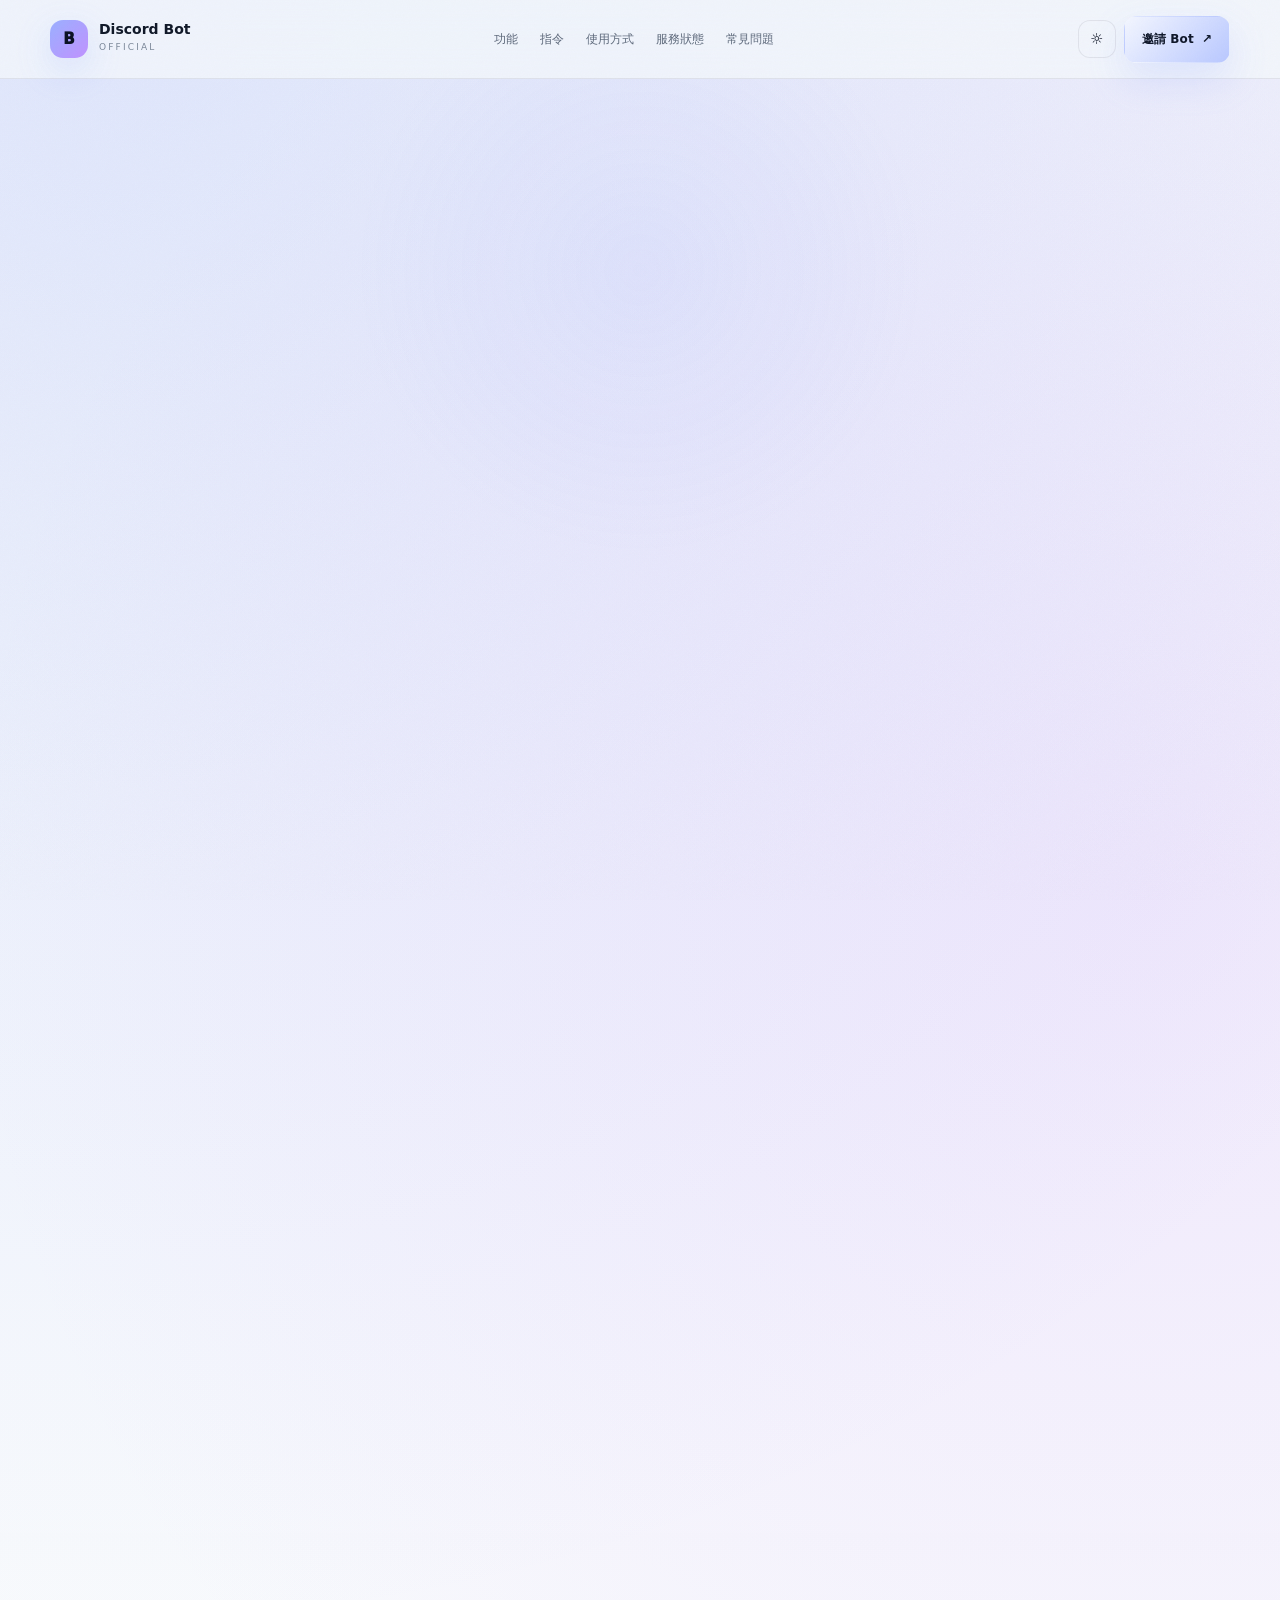
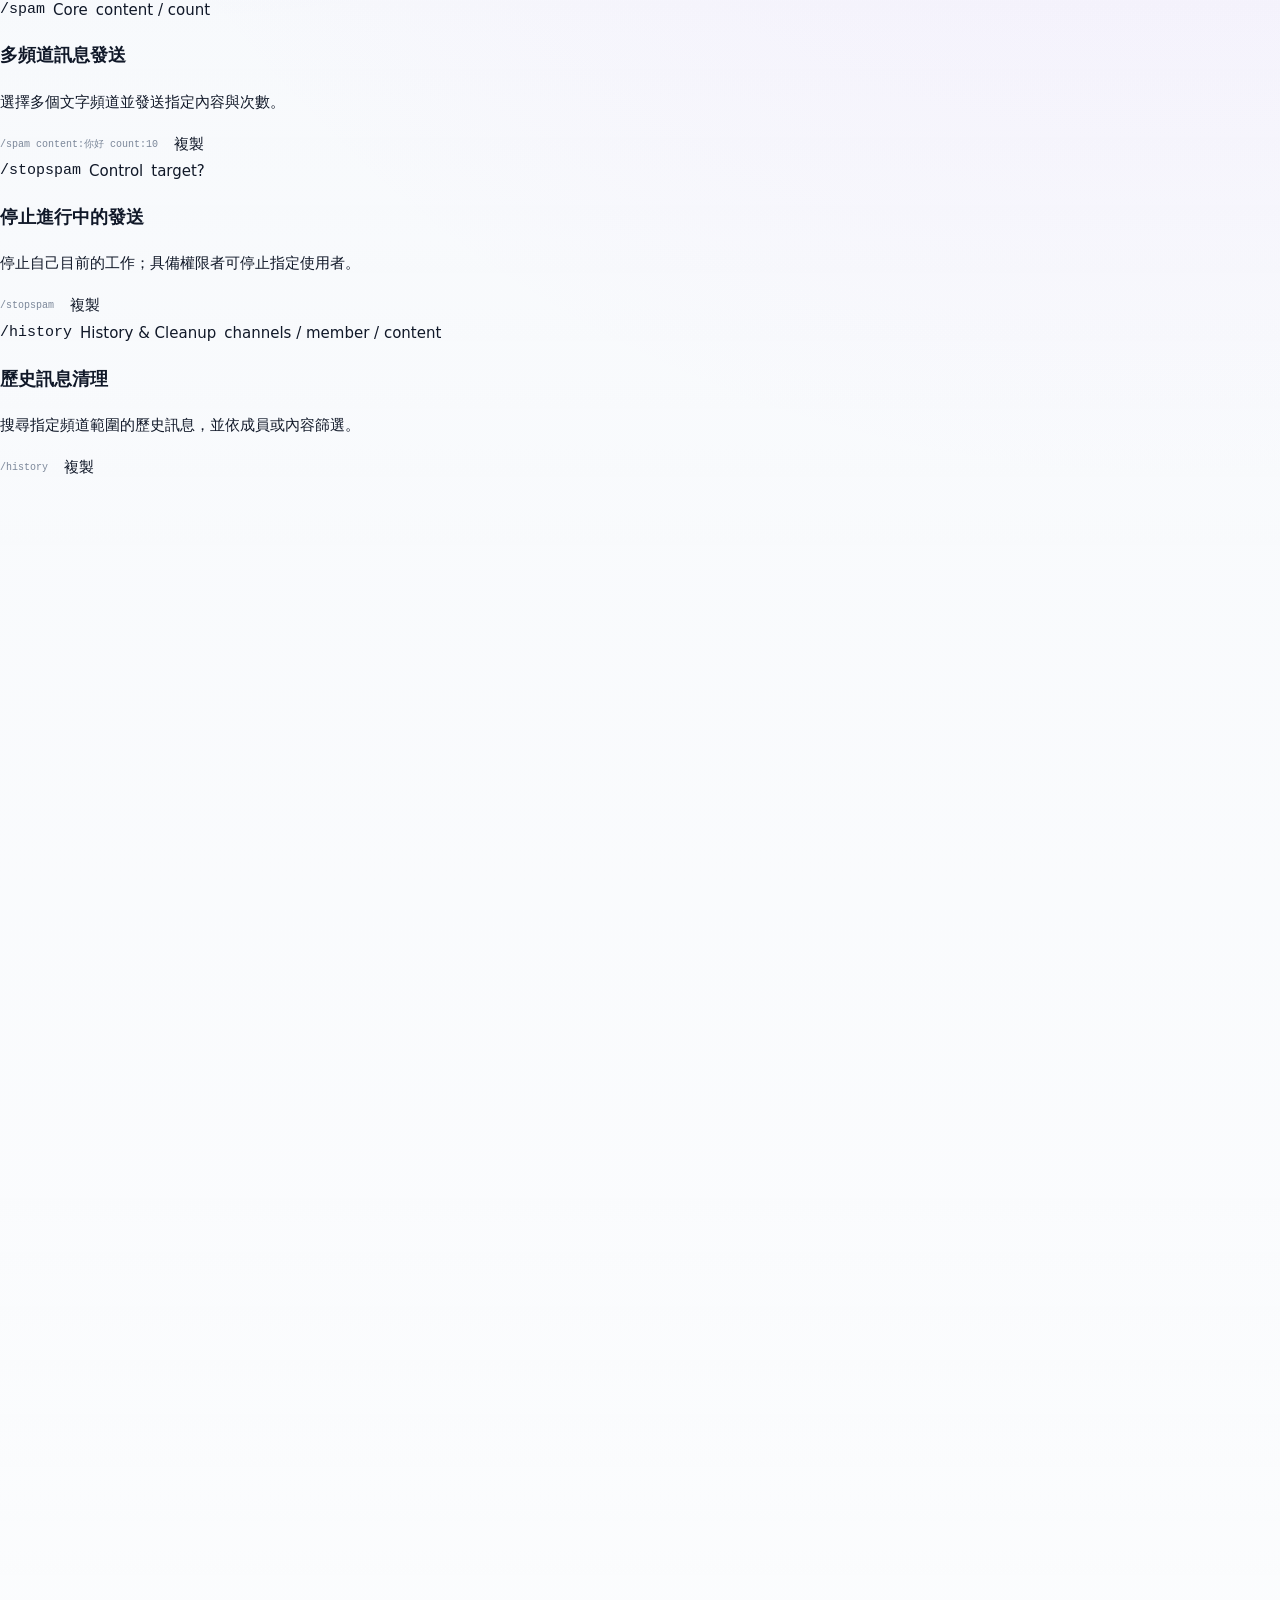
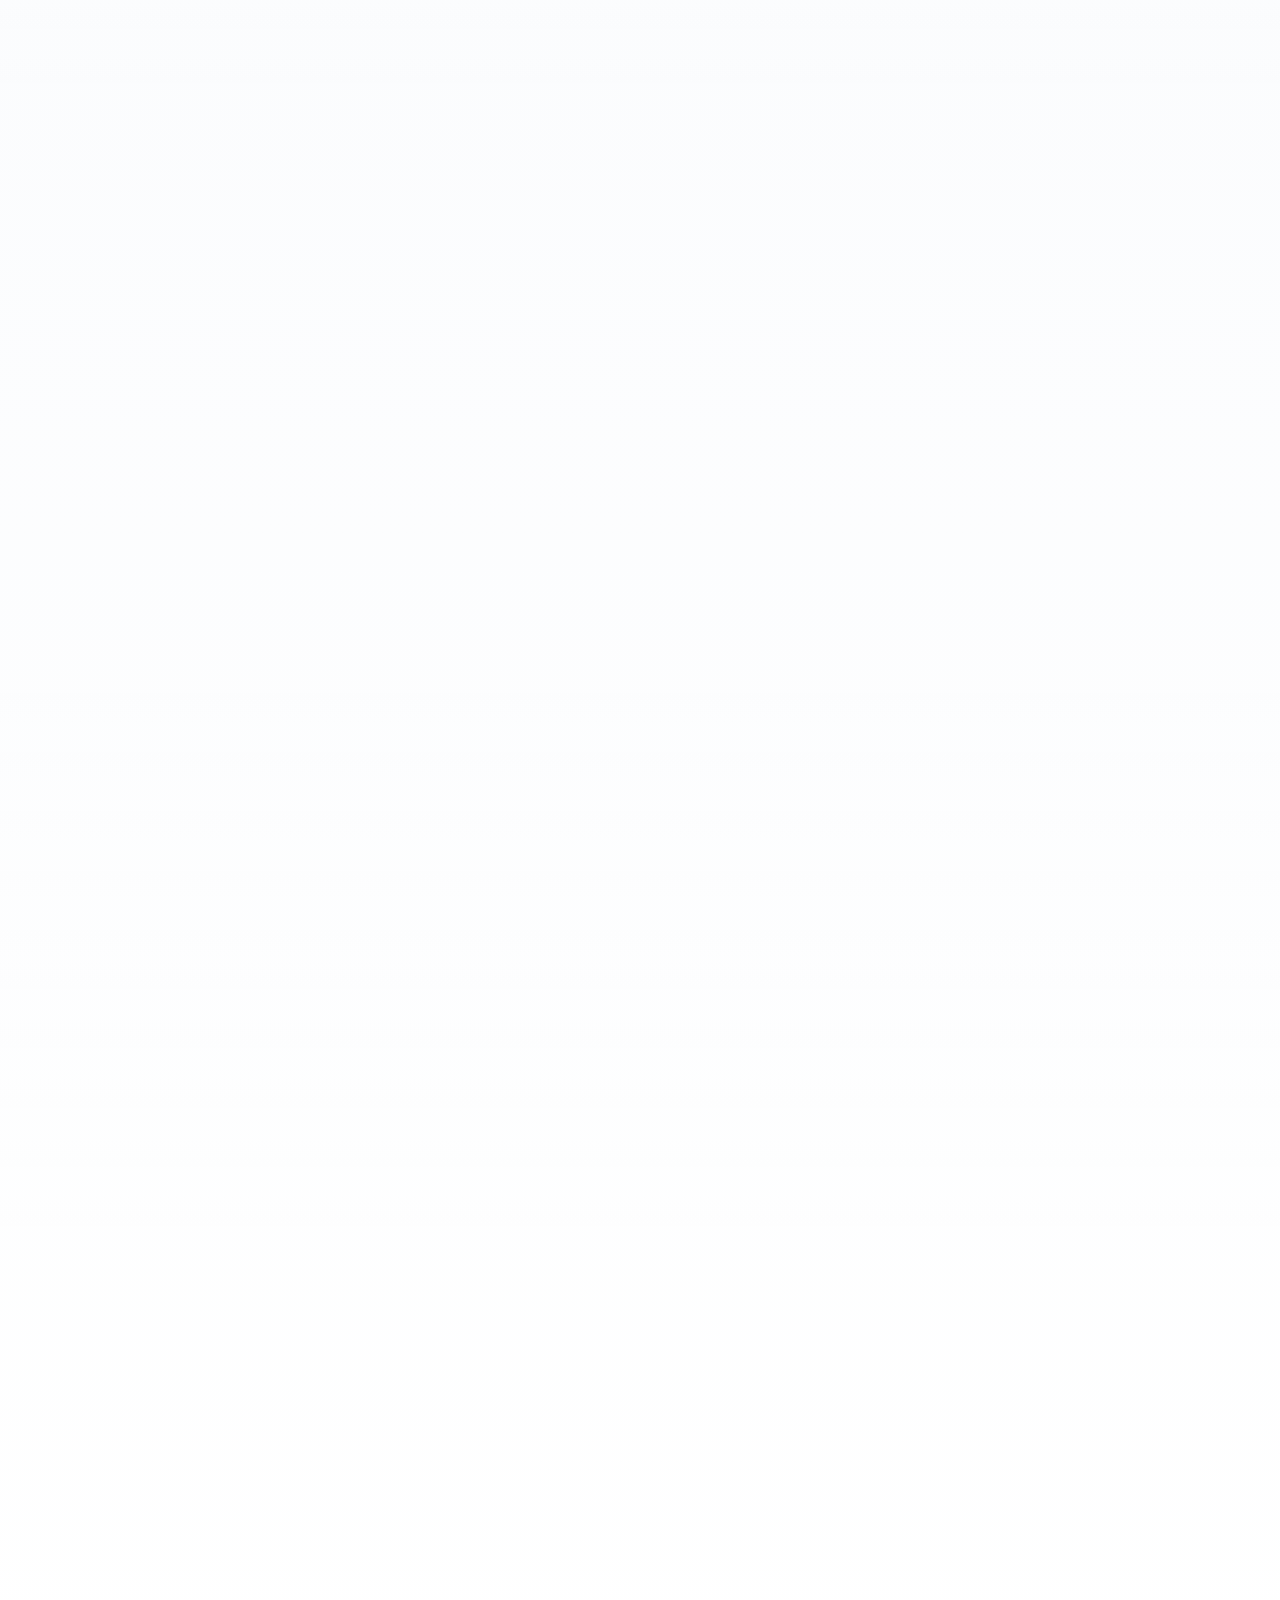
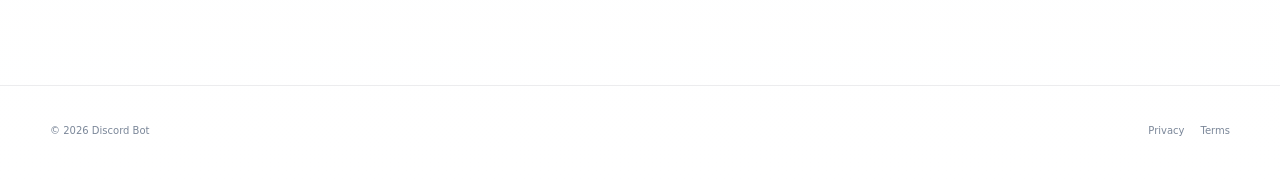
==== commit 433eb349: "feat: rebuild user-facing official homepage" ====
--- a/index.html
+++ b/index.html
@@ -3,142 +3,210 @@
 <head>
 <meta charset="utf-8">
 <meta name="viewport" content="width=device-width, initial-scale=1, viewport-fit=cover">
-<meta name="theme-color" content="#070a12">
-<meta name="description" content="Discord Bot 官方網站｜功能、指令、文件、狀態、更新與互動 Demo。">
-<meta property="og:type" content="website">
-<meta property="og:title" content="Discord Bot — Official">
-<meta property="og:description" content="一個乾淨、可靠、現代化的 Discord Bot 官方網站。">
+<meta name="theme-color" content="#060811">
+<meta name="description" content="Discord Bot 官方網站｜功能、指令、使用方式、服務狀態與常見問題。">
 <link rel="icon" href="./favicon.svg" type="image/svg+xml">
-<link rel="stylesheet" href="./styles.css?v=20260927-final">
+<link rel="stylesheet" href="./styles.css?v=20260927-visual3">
+<script src="./site-config.js?v=20260927-visual3"></script>
+<script src="./commands.js?v=20260927-visual3"></script>
 <title>Discord Bot — Official</title>
-<style>
-:root{--bg:#070a12;--bg2:#0b0f1a;--panel:rgba(18,24,38,.72);--panel2:rgba(23,30,48,.6);--text:#f6f7fb;--muted:#9da7ba;--faint:#677288;--line:rgba(255,255,255,.09);--line2:rgba(255,255,255,.16);--accent:#8fa9ff;--accent2:#b697ff;--good:#72e3ad;--warn:#ffcb75;--bad:#ff7e8b;--radius:24px;--ease:cubic-bezier(.2,.7,.2,1);--shadow:0 30px 90px rgba(0,0,0,.34)}
-:root[data-theme=light]{--bg:#f3f6fb;--bg2:#fff;--panel:rgba(255,255,255,.82);--panel2:rgba(248,250,255,.96);--text:#111827;--muted:#5f6b7a;--faint:#7f8ba0;--line:rgba(17,24,39,.08);--line2:rgba(17,24,39,.14);--shadow:0 25px 75px rgba(31,41,55,.11)}
-*{box-sizing:border-box}html{scroll-behavior:smooth;scroll-padding-top:88px}body{margin:0;min-height:100vh;background:radial-gradient(circle at 15% 10%,rgba(91,119,255,.13),transparent 32%),radial-gradient(circle at 88% 30%,rgba(186,107,255,.11),transparent 28%),linear-gradient(180deg,var(--bg),var(--bg2));color:var(--text);font:500 15px/1.7 Inter,ui-sans-serif,system-ui,-apple-system,BlinkMacSystemFont,"Segoe UI","Noto Sans TC",sans-serif;letter-spacing:.01em}a{color:inherit;text-decoration:none}button,input{font:inherit}button{border:0;cursor:pointer;color:inherit;background:none}::selection{background:rgba(127,154,255,.3)}
-body:before{content:"";position:fixed;inset:0;pointer-events:none;opacity:.028;z-index:50;background-image:url("data:image/svg+xml,%3Csvg xmlns='http://www.w3.org/2000/svg' width='140' height='140' viewBox='0 0 140 140'%3E%3Cfilter id='n'%3E%3CfeTurbulence baseFrequency='.9' numOctaves='2' stitchTiles='stitch' type='fractalNoise'/%3E%3C/filter%3E%3Crect width='100%25' height='100%25' filter='url(%23n)'/%3E%3C/svg%3E")}
-.container{width:min(1180px,calc(100% - 36px));margin:auto}.site-header{position:sticky;top:0;z-index:40;border-bottom:1px solid transparent;background:rgba(7,10,18,.58);backdrop-filter:blur(20px)}:root[data-theme=light] .site-header{background:rgba(243,246,251,.7)}.nav{height:78px;display:flex;align-items:center;justify-content:space-between;gap:20px}.brand{display:flex;align-items:center;gap:12px;font-weight:800}.brand-mark{width:38px;height:38px;border-radius:13px;display:grid;place-items:center;background:linear-gradient(135deg,var(--accent),var(--accent2));color:#09101e;box-shadow:0 10px 35px rgba(132,149,255,.25)}.brand-copy strong{display:block;font-size:14px}.brand-copy small{display:block;font-size:9px;letter-spacing:.24em;color:var(--faint);margin-top:1px}.nav-links{display:flex;gap:24px;color:var(--muted);font-size:12px}.nav-links a:hover{color:var(--text)}.nav-actions{display:flex;align-items:center;gap:9px}.icon-btn{width:38px;height:38px;border:1px solid var(--line);border-radius:12px;background:rgba(255,255,255,.025)}.icon-btn:hover{border-color:var(--line2);transform:translateY(-1px)}.menu{display:none}
-.btn{display:inline-flex;align-items:center;justify-content:center;gap:9px;border:1px solid var(--line2);border-radius:13px;padding:12px 17px;font-size:12px;font-weight:800;transition:.25s var(--ease)}.btn:hover{transform:translateY(-2px)}.btn-primary{border-color:transparent;background:linear-gradient(135deg,#f3f5ff,#b9c6ff);color:#101729;box-shadow:0 16px 38px rgba(134,150,255,.18)}.btn-secondary{background:rgba(255,255,255,.03)}.btn-large{padding:14px 19px}
-.hero{padding:96px 0 78px}.hero-grid{display:grid;grid-template-columns:1.04fr .96fr;gap:64px;align-items:center}.eyebrow{display:inline-flex;align-items:center;gap:9px;color:var(--faint);font-size:10px;letter-spacing:.22em;font-weight:900}.dot{width:7px;height:7px;border-radius:50%;background:var(--good);box-shadow:0 0 0 7px rgba(114,227,173,.08)}h1{font-size:clamp(52px,8vw,94px);line-height:.97;letter-spacing:-.07em;margin:18px 0 24px}h1 span{color:transparent;-webkit-text-stroke:1px rgba(229,235,255,.55)}.lead{max-width:650px;color:var(--muted);font-size:18px;line-height:1.8}.hero-actions{display:flex;gap:10px;flex-wrap:wrap;margin-top:28px}.hero-meta{display:flex;gap:18px;flex-wrap:wrap;margin-top:22px;color:var(--faint);font-size:11px}.hero-meta b{color:var(--muted)}
-.hero-panel{position:relative;min-height:520px}.orbit{position:absolute;inset:32px 12px 12px;border:1px solid var(--line);border-radius:38px;background:linear-gradient(145deg,rgba(255,255,255,.05),rgba(255,255,255,.018));box-shadow:var(--shadow);overflow:hidden}.orbit:before{content:"";position:absolute;width:380px;height:380px;border-radius:50%;background:radial-gradient(circle,rgba(120,153,255,.18),transparent 65%);right:-90px;top:-120px}.grid-lines{position:absolute;inset:0;background-image:linear-gradient(var(--line) 1px,transparent 1px),linear-gradient(90deg,var(--line) 1px,transparent 1px);background-size:54px 54px;mask-image:linear-gradient(to bottom,rgba(0,0,0,.8),transparent)}.console{position:absolute;left:38px;right:38px;top:60px;border:1px solid var(--line2);border-radius:22px;background:rgba(7,10,18,.68);backdrop-filter:blur(16px);padding:18px;box-shadow:0 22px 70px rgba(0,0,0,.25)}:root[data-theme=light] .console{background:rgba(255,255,255,.8)}.console-top{display:flex;align-items:center;justify-content:space-between;gap:10px;padding-bottom:14px;border-bottom:1px solid var(--line)}.window-dots{display:flex;gap:5px}.window-dots i{width:7px;height:7px;border-radius:50%;background:var(--line2)}.live-pill{display:inline-flex;align-items:center;gap:7px;border:1px solid rgba(114,227,173,.18);color:var(--good);padding:5px 8px;border-radius:99px;font-size:9px;letter-spacing:.1em}.console-body{padding:20px 6px 7px}.cmd-line{display:flex;align-items:center;gap:9px;color:var(--muted);font-family:ui-monospace,SFMono-Regular,Menlo,monospace;font-size:12px}.cmd-line b{color:var(--accent)}.metric-row{display:grid;grid-template-columns:repeat(3,1fr);gap:9px;margin-top:17px}.metric{padding:14px;border:1px solid var(--line);border-radius:15px;background:rgba(255,255,255,.025)}.metric small{display:block;color:var(--faint);font-size:9px;letter-spacing:.14em}.metric strong{display:block;margin-top:4px;font-size:18px}.floating{position:absolute;border:1px solid var(--line2);border-radius:18px;background:var(--panel);padding:14px 16px;box-shadow:0 18px 50px rgba(0,0,0,.18);backdrop-filter:blur(15px)}.floating.one{right:14px;bottom:80px}.floating.two{left:16px;bottom:30px}.floating small{display:block;color:var(--faint);font-size:9px;letter-spacing:.13em}.floating strong{display:block;margin-top:2px}
-.section{padding:92px 0}.section.alt{background:linear-gradient(180deg,transparent,rgba(255,255,255,.02),transparent)}.section-head{display:flex;align-items:flex-end;justify-content:space-between;gap:30px;margin-bottom:44px}.section-head h2{font-size:clamp(36px,5vw,62px);line-height:1.04;letter-spacing:-.055em;margin:8px 0 0}.section-head p{max-width:420px;color:var(--muted);margin:0}
-.cards{display:grid;grid-template-columns:repeat(3,1fr);gap:13px}.card{padding:25px;border:1px solid var(--line);border-radius:22px;background:linear-gradient(150deg,rgba(255,255,255,.05),rgba(255,255,255,.018));transition:.25s var(--ease)}.card:hover{transform:translateY(-5px);border-color:var(--line2);box-shadow:0 22px 60px rgba(0,0,0,.12)}.icon{width:42px;height:42px;border-radius:13px;border:1px solid var(--line2);display:grid;place-items:center;margin-bottom:26px}.kicker{font-size:9px;color:var(--faint);letter-spacing:.2em;font-weight:900}.card h3{font-size:21px;letter-spacing:-.03em;margin:7px 0}.card p{margin:0;color:var(--muted);line-height:1.78}.mini-link{display:inline-flex;align-items:center;gap:8px;margin-top:17px;font-size:11px;font-weight:800;color:var(--accent)}.mini-link:hover{text-decoration:underline}
-.command-shell{display:grid;grid-template-columns:185px 1fr;gap:20px}.filters{position:sticky;top:100px;height:max-content;display:grid;gap:6px}.filter{padding:11px 12px;text-align:left;border:1px solid transparent;border-radius:12px;color:var(--muted);font-size:11px}.filter.active,.filter:hover{border-color:var(--line);background:rgba(255,255,255,.035);color:var(--text)}.command-tools{display:flex;gap:9px;margin-bottom:12px}.search{flex:1;border:1px solid var(--line);border-radius:13px;background:rgba(255,255,255,.03);padding:13px 14px;color:var(--text);outline:none}.search:focus{border-color:var(--line2);box-shadow:0 0 0 4px rgba(140,160,255,.06)}.commands{display:grid;gap:9px}.command{display:grid;grid-template-columns:1fr auto;gap:18px;padding:18px;border:1px solid var(--line);border-radius:18px;background:rgba(255,255,255,.022)}.command:hover{border-color:var(--line2)}.command-name{display:flex;align-items:center;gap:8px;flex-wrap:wrap}.command code{padding:6px 9px;border-radius:9px;background:rgba(134,157,255,.1);color:var(--accent);font-size:12px}.tag{padding:5px 8px;border:1px solid var(--line);border-radius:999px;color:var(--faint);font-size:9px}.command h3{margin:8px 0 3px;font-size:16px}.command p{margin:0;color:var(--muted);font-size:12px}.command-side{display:flex;align-items:center;gap:10px}.example{font-family:ui-monospace,SFMono-Regular,Menlo,monospace;color:var(--faint);font-size:10px}.copy{padding:9px 11px;border:1px solid var(--line);border-radius:10px;font-size:10px}.copy:hover{border-color:var(--line2)}
-.split{display:grid;grid-template-columns:1fr 1fr;gap:14px}.doc{padding:28px;border:1px solid var(--line);border-radius:24px;background:linear-gradient(160deg,rgba(255,255,255,.04),rgba(255,255,255,.018))}.doc h3{font-size:22px;margin:0 0 12px}.doc p{color:var(--muted);margin:0 0 18px}.codebox{border:1px solid var(--line);border-radius:16px;padding:16px;background:rgba(0,0,0,.12);font:12px/1.8 ui-monospace,SFMono-Regular,Menlo,monospace;color:var(--muted)}.codebox b{color:var(--accent)}
-.status-card{padding:30px;border:1px solid var(--line2);border-radius:24px;background:linear-gradient(145deg,rgba(255,255,255,.045),rgba(255,255,255,.018));box-shadow:var(--shadow)}.status-main{display:flex;align-items:center;justify-content:space-between;gap:20px}.status-left{display:flex;align-items:center;gap:15px}.status-big-dot{width:13px;height:13px;border-radius:50%;background:var(--faint);box-shadow:0 0 0 8px rgba(255,255,255,.04)}.status-big-dot.operational{background:var(--good);box-shadow:0 0 0 8px rgba(114,227,173,.08)}.status-big-dot.degraded{background:var(--warn)}.status-big-dot.offline{background:var(--bad)}.status-left small{display:block;color:var(--faint);font-size:9px;letter-spacing:.17em}.status-left strong{display:block;margin-top:3px;font-size:23px}.status-left span{display:block;color:var(--muted);font-size:11px}.status-meta{display:grid;grid-template-columns:repeat(3,1fr);gap:10px;margin-top:22px}.status-meta .metric strong{font-size:15px}.status-services{display:grid;grid-template-columns:repeat(3,1fr);gap:9px;margin-top:12px}.service{padding:15px;border:1px solid var(--line);border-radius:15px}.service-top{display:flex;align-items:center;gap:8px;font-size:11px;font-weight:800}.service-dot{width:7px;height:7px;border-radius:50%;background:var(--faint)}.service-dot.good{background:var(--good)}.service-dot.bad{background:var(--bad)}.service span{display:block;color:var(--muted);font-size:10px;margin-top:5px}
-.timeline{display:grid;gap:9px}.update{display:grid;grid-template-columns:120px 1fr auto;gap:18px;align-items:center;padding:18px 20px;border:1px solid var(--line);border-radius:17px}.update time{color:var(--faint);font-size:10px}.update strong{font-size:12px}.update p{margin:3px 0 0;color:var(--muted);font-size:11px}.badge{padding:6px 8px;border:1px solid var(--line);border-radius:999px;color:var(--faint);font-size:9px}
-.demo-grid{display:grid;grid-template-columns:1.15fr .85fr;gap:14px}.demo{padding:25px;border:1px solid var(--line);border-radius:24px;background:linear-gradient(150deg,rgba(255,255,255,.045),rgba(255,255,255,.02))}.demo h3{margin:0;font-size:22px}.demo p{color:var(--muted)}.choice-list{display:grid;gap:8px;margin-top:16px}.choice{border:1px solid var(--line);border-radius:12px;background:rgba(255,255,255,.025);padding:11px 12px;color:var(--text);outline:none}.choice:focus{border-color:var(--line2)}.demo-result{margin-top:14px;min-height:50px;display:flex;align-items:center;padding:12px 14px;border-radius:13px;border:1px dashed var(--line2);color:var(--muted)}
-.faq{display:grid;gap:8px}.faq details{border:1px solid var(--line);border-radius:16px;padding:17px 18px;background:rgba(255,255,255,.02)}.faq summary{cursor:pointer;font-weight:800;font-size:12px}.faq p{color:var(--muted);margin:12px 0 0;font-size:11px}
-.cta{padding:40px;border:1px solid var(--line2);border-radius:28px;background:radial-gradient(circle at 90% 10%,rgba(142,161,255,.17),transparent 34%),linear-gradient(145deg,rgba(255,255,255,.055),rgba(255,255,255,.02));display:flex;align-items:center;justify-content:space-between;gap:25px}.cta h2{font-size:38px;letter-spacing:-.05em;margin:0 0 8px}.cta p{color:var(--muted);margin:0}
-footer{padding:34px 0 50px;border-top:1px solid var(--line);color:var(--faint);font-size:10px}.footer-row{display:flex;justify-content:space-between;gap:20px;flex-wrap:wrap}.footer-links{display:flex;gap:16px}.footer-links a:hover{color:var(--text)}
-.toast{position:fixed;right:18px;bottom:18px;z-index:90;padding:12px 15px;border:1px solid var(--line2);border-radius:13px;background:rgba(12,17,28,.92);color:#fff;box-shadow:0 18px 50px rgba(0,0,0,.3);font-size:11px;transform:translateY(12px);opacity:0;transition:.2s}.toast.show{transform:none;opacity:1}.toast.warn{border-color:rgba(255,203,117,.24)}
-@media(max-width:980px){.nav-links{display:none}.menu{display:inline-grid}.hero-grid,.demo-grid,.split{grid-template-columns:1fr}.hero-panel{order:-1;min-height:430px}.cards{grid-template-columns:1fr 1fr}.command-shell{grid-template-columns:1fr}.filters{position:static;display:flex;overflow:auto}.filter{white-space:nowrap}.status-main{align-items:flex-start;flex-direction:column}.status-services{grid-template-columns:1fr 1fr}}
-@media(max-width:640px){.container{width:min(100% - 22px,1180px)}.nav{height:70px}.nav-actions .btn-primary{display:none}.hero{padding:64px 0 46px}.hero-panel{min-height:360px}.console{left:18px;right:18px;top:38px}.floating.one{right:4px;bottom:35px}.floating.two{left:4px;bottom:0}.section{padding:70px 0}.section-head{display:block;margin-bottom:28px}.section-head p{margin-top:14px}.cards{grid-template-columns:1fr}.command{grid-template-columns:1fr}.command-side{justify-content:space-between}.status-meta,.status-services{grid-template-columns:1fr}.update{grid-template-columns:1fr;gap:7px}.cta{padding:25px;display:block}.cta .hero-actions{margin-top:20px}h1{font-size:56px}.lead{font-size:16px}}
-</style>
 </head>
 <body>
+<noscript><div class="noscript">這個網站需要啟用 JavaScript 才能使用互動功能。</div></noscript>
+
 <header class="site-header">
   <div class="container nav">
-    <a href="#home" class="brand"><span class="brand-mark">B</span><span class="brand-copy"><strong>Discord Bot</strong><small>OFFICIAL</small></span></a>
-    <nav class="nav-links">
-      <a href="#features">功能</a><a href="#commands">指令</a><a href="#docs">文件</a><a href="#status">狀態</a><a href="#updates">更新</a><a href="#support">支援</a>
+    <a href="#home" class="brand" aria-label="回到首頁">
+      <span class="brand-mark">B</span>
+      <span class="brand-copy"><strong data-brand-name>Discord Bot</strong><small>OFFICIAL</small></span>
+    </a>
+    <nav class="nav-links" id="navLinks" aria-label="主要導覽">
+      <a href="#features">功能</a>
+      <a href="#commands">指令</a>
+      <a href="#guide">使用方式</a>
+      <a href="#status">服務狀態</a>
+      <a href="#faq">常見問題</a>
     </nav>
     <div class="nav-actions">
-      <button class="icon-btn" id="themeBtn" aria-label="切換主題">◐</button>
-      <button class="icon-btn menu" id="menuBtn" aria-label="開啟選單">☰</button>
-      <a class="btn btn-primary invite-link" href="#">邀請 Bot ↗</a>
+      <button class="icon-btn" id="themeBtn" type="button" aria-label="切換深色與淺色模式">◐</button>
+      <button class="icon-btn menu-btn" id="menuBtn" type="button" aria-label="開啟導覽選單" aria-expanded="false">☰</button>
+      <a class="btn btn-primary invite-link" href="#">邀請 Bot <span>↗</span></a>
     </div>
   </div>
 </header>
 
 <main>
-<section class="hero" id="home"><div class="container hero-grid">
-  <div>
-    <div class="eyebrow"><span class="dot"></span><span id="heroState">PLATFORM READY</span></div>
-    <h1>讓你的 Discord<br><span>更完整。</span></h1>
-    <p class="lead">把伺服器常用的廣播、控制與歷史清理工具，集中在一個乾淨、快速、好管理的 Bot 裡。</p>
-    <div class="hero-actions"><a class="btn btn-primary btn-large invite-link" href="#">邀請 Bot <span>↗</span></a><a class="btn btn-secondary btn-large" href="#features">探索功能 <span>→</span></a></div>
-    <div class="hero-meta"><span>Current build <b id="versionText">v1.0.0</b></span><span>Commands <b>3</b></span><span>Status <b id="heroStatus">Unknown</b></span></div>
-  </div>
-  <div class="hero-panel">
-    <div class="orbit"><div class="grid-lines"></div></div>
-    <div class="console">
-      <div class="console-top"><div class="window-dots"><i></i><i></i><i></i></div><div class="live-pill"><span class="dot"></span> LIVE MONITOR</div></div>
-      <div class="console-body">
-        <div class="cmd-line"><span>›</span><b>/spam</b><span>選擇頻道 → 發送 → 回報</span></div>
-        <div class="cmd-line" style="margin-top:9px"><span>›</span><b>/history</b><span>搜尋 → 篩選 → 清理</span></div>
-        <div class="metric-row"><div class="metric"><small>WORKFLOW</small><strong>ASYNC</strong></div><div class="metric"><small>PERMISSIONS</small><strong>CHECKED</strong></div><div class="metric"><small>RESPONSE</small><strong>PRIVATE</strong></div></div>
-      </div>
-    </div>
-    <div class="floating one"><small>ACTIVE JOB</small><strong id="floatingJob">Ready</strong></div>
-    <div class="floating two"><small>SECURITY</small><strong>Permission first</strong></div>
-  </div>
-</div></section>
-
-<section class="section alt" id="features"><div class="container">
-  <div class="section-head"><div><div class="eyebrow">CAPABILITIES</div><h2>為日常管理<br>而設計。</h2></div><p>功能聚焦在實際會用到的管理流程，降低操作摩擦，同時保留權限與狀態回報。</p></div>
-  <div class="cards">
-    <article class="card"><div class="icon">↗</div><div class="kicker">CORE</div><h3>多頻道訊息發送</h3><p>一次選擇多個文字頻道，輸入內容與次數，交給 Bot 處理整個發送工作。</p><a class="mini-link" href="#commands">查看 /spam →</a></article>
-    <article class="card"><div class="icon">⌁</div><div class="kicker">CONTROL</div><h3>工作可停止</h3><p>每位使用者維持自己的進行中工作，必要時可使用停止指令結束任務。</p><a class="mini-link" href="#commands">查看 /stopspam →</a></article>
-    <article class="card"><div class="icon">⌕</div><div class="kicker">HISTORY</div><h3>搜尋與歷史清理</h3><p>可限定頻道範圍，再依成員或內容做篩選，執行前檢查管理訊息權限。</p><a class="mini-link" href="#commands">查看 /history →</a></article>
-  </div>
-</div></section>
-
-<section class="section" id="commands"><div class="container">
-  <div class="section-head"><div><div class="eyebrow">COMMANDS</div><h2>指令中心。</h2></div><p>目前 GitHub 專案實際提供的斜線指令如下。每個範例都可以直接複製。</p></div>
-  <div class="command-shell">
-    <aside class="filters"><button class="filter active" data-filter="all">全部指令</button><button class="filter" data-filter="Core">Core</button><button class="filter" data-filter="Control">Control</button><button class="filter" data-filter="History & Cleanup">History & Cleanup</button></aside>
-    <div><div class="command-tools"><input id="commandSearch" class="search" placeholder="搜尋指令、功能或關鍵字…"><button class="btn btn-secondary" id="clearSearch">清除</button></div><div class="commands" id="commands"></div></div>
-  </div>
-</div></section>
-
-<section class="section alt" id="docs"><div class="container">
-  <div class="section-head"><div><div class="eyebrow">DOCUMENTATION</div><h2>快速開始。</h2></div><p>把 Bot 加進伺服器後，從權限、頻道到指令，照下面流程即可開始。</p></div>
-  <div class="split">
-    <article class="doc"><div class="kicker">01 / INVITE</div><h3>加入你的伺服器</h3><p>使用官方邀請按鈕進入 Discord 授權流程。尚未設定連結時，網站會明確提示，不會導向不存在的網址。</p><a class="btn btn-secondary invite-link" href="#">邀請 Bot ↗</a></article>
-    <article class="doc"><div class="kicker">02 / PERMISSIONS</div><h3>確認必要權限</h3><p>管理類指令會依照使用者與 Bot 的權限做檢查，頻道操作也會先驗證可用性。</p><div class="codebox"><b>Required flow</b><br>Member permission → channel permission → action → response</div></article>
-  </div>
-</div></section>
-
-<section class="section" id="status"><div class="container">
-  <div class="section-head"><div><div class="eyebrow">SERVICE STATUS</div><h2>透明的狀態。</h2></div><p>沒有即時心跳 API 時，網站會維持 Unknown，而不是偽造 Online。</p></div>
-  <div class="status-card">
-    <div class="status-main"><div class="status-left"><span id="statusDot" class="status-big-dot"></span><div><small>OVERALL STATUS</small><strong id="statusTitle">Status data unavailable</strong><span id="statusDetail">尚未設定公開心跳端點。</span></div></div><span class="badge" id="lastUpdate">Not connected</span></div>
-    <div class="status-meta"><div class="metric"><small>LATENCY</small><strong id="statLatency">—</strong></div><div class="metric"><small>SERVERS</small><strong id="statServers">—</strong></div><div class="metric"><small>UPTIME</small><strong id="statUptime">—</strong></div></div>
-    <div class="status-services"><div class="service"><div class="service-top"><span class="service-dot" id="botDot"></span>Bot</div><span id="botService">Unknown</span></div><div class="service"><div class="service-top"><span class="service-dot" id="apiDot"></span>API</div><span id="apiService">Not connected</span></div><div class="service"><div class="service-top"><span class="service-dot" id="dbDot"></span>Database</div><span id="dbService">Not connected</span></div></div>
-  </div>
-</div></section>
-
-<section class="section alt" id="updates"><div class="container">
-  <div class="section-head"><div><div class="eyebrow">CHANGELOG</div><h2>持續更新。</h2></div><p>官方網站同步展示 Bot 專案現階段的公開功能與版本資訊。</p></div>
-  <div class="timeline">
-    <article class="update"><time>2026-09-27</time><div><strong>Website refresh</strong><p>重整官方網站視覺、導覽、指令中心與狀態頁。</p></div><span class="badge">WEB</span></article>
-    <article class="update"><time>Current</time><div><strong>Command surface</strong><p>以目前 GitHub Bot 實際存在的 /spam、/stopspam、/history 為準。</p></div><span class="badge">BOT</span></article>
-    <article class="update"><time>Continuous</time><div><strong>Quality checks</strong><p>GitHub Actions 驗證網站資產與 JavaScript 語法後才進行 Pages 部署。</p></div><span class="badge">CI</span></article>
-  </div>
-</div></section>
-
-<section class="section" id="interactive"><div class="container">
-  <div class="section-head"><div><div class="eyebrow">INTERACTIVE</div><h2>直接玩 Demo。</h2></div><p>這裡是純前端互動展示，不會把內容送到 Discord。</p></div>
-  <div class="demo-grid">
-    <article class="demo"><h3>快速選擇器</h3><p>輸入幾個選項，讓網站隨機幫你選一個。</p><div class="choice-list"><input class="choice" value="一起打遊戲"><input class="choice" value="看電影"><input class="choice" value="閒聊"></div><button class="btn btn-primary" id="chooseBtn" style="margin-top:13px">幫我選</button><div class="demo-result" id="chooseResult">等待你的選擇…</div></article>
-    <article class="demo"><h3>匿名留言預覽</h3><p>模擬匿名留言卡片的視覺效果。</p><input id="anonInput" class="choice" placeholder="寫一句話…"><button class="btn btn-secondary" id="anonBtn" style="margin-top:13px">展示留言</button><div class="demo-result" id="anonResult">尚未產生留言。</div></article>
-  </div>
-</div></section>
-
-<section class="section alt"><div class="container">
-  <div class="section-head"><div><div class="eyebrow">FAQ</div><h2>常見問題。</h2></div><p>把最容易遇到的幾件事放在同一頁，減少來回找文件。</p></div>
-  <div class="faq">
-    <details><summary>網站有登入功能嗎？</summary><p>沒有。這個官方網站是公開介紹與文件網站，不要求使用者建立網站帳號。</p></details>
-    <details><summary>為什麼狀態不是 Online？</summary><p>因為目前尚未提供公開心跳 API。網站刻意顯示 Unknown，避免把靜態網站誤當成 Bot 真實在線狀態。</p></details>
-    <details><summary>目前有哪些 Bot 指令？</summary><p>/spam、/stopspam、/history。網站內容以 GitHub 目前主分支的 Bot 程式為準。</p></details>
-  </div>
-</div></section>
-
-<section class="section" id="support"><div class="container"><div class="cta"><div><div class="eyebrow">READY TO SHIP</div><h2>把你的伺服器<br>變得更好管理。</h2><p>填入邀請與支援連結後，這個網站就能直接作為公開官方首頁使用。</p></div><div class="hero-actions"><a class="btn btn-primary btn-large invite-link" href="#">邀請 Bot ↗</a><a class="btn btn-secondary btn-large support-link" href="#">支援社群 →</a></div></div></div></section>
+<section class="hero" id="home">
+  <div class="container hero-grid">
+    <div class="hero-copy reveal">
+      <div class="eyebrow"><span class="pulse"></span><span id="heroState">READY TO USE</span></div>
+      <h1>讓你的 Discord<br><em>更順手。</em></h1>
+      <p class="hero-lead">把伺服器常用的訊息發送、工作控制與歷史清理，整理成簡單直覺的 Discord 指令。</p>
+      <div class="hero-actions">
+        <a class="btn btn-primary btn-large invite-link" href="#">邀請 Bot <span>↗</span></a>
+        <a class="btn btn-secondary btn-large" href="#commands">查看指令 <span>↓</span></a>
+      </div>
+      <div class="hero-note">
+        <span>✓ <strong>多頻道操作</strong></span>
+        <span>✓ <strong>權限檢查</strong></span>
+        <span>✓ <strong>可停止工作</strong></span>
+      </div>
+    </div>
+
+    <div class="hero-visual reveal">
+      <div class="visual-frame">
+        <div class="visual-grid" id="visualGrid" aria-hidden="true"></div>
+        <div class="console">
+          <div class="console-top">
+            <div class="window-dots"><i></i><i></i><i></i></div>
+            <div class="live-chip"><span class="pulse"></span> BOT READY</div>
+          </div>
+          <div class="console-body">
+            <div class="fake-command"><span>›</span><b>/spam</b><span>選擇頻道</span><span>→</span><span>發送</span></div>
+            <div class="fake-command" style="margin-top:10px"><span>›</span><b>/history</b><span>搜尋</span><span>→</span><span>清理</span></div>
+            <div class="metrics">
+              <div class="metric"><small>頻道</small><strong>多選</strong></div>
+              <div class="metric"><small>權限</small><strong>檢查</strong></div>
+              <div class="metric"><small>回覆</small><strong>清楚</strong></div>
+            </div>
+          </div>
+        </div>
+        <div class="float-card float-a"><small>快速控制</small><strong>/stopspam</strong></div>
+        <div class="float-card float-b"><small>歷史工具</small><strong>/history</strong></div>
+      </div>
+    </div>
+  </div>
+</section>
+
+<section class="section" id="features">
+  <div class="container">
+    <div class="section-head reveal">
+      <div><div class="eyebrow">FEATURES</div><h2>需要的功能，<br>放在一起。</h2></div>
+      <p>不堆無關功能。首頁只保留一般使用者真正需要知道的事情：能做什麼、怎麼用、需要什麼權限。</p>
+    </div>
+    <div class="card-grid">
+      <article class="surface interactive reveal">
+        <div class="icon-box">↗</div><div class="kicker">01 / MULTI CHANNEL</div>
+        <h3>一次操作多個頻道</h3>
+        <p>使用 <b>/spam</b> 選擇文字頻道，輸入內容與次數後開始工作，不用逐個頻道重複操作。</p>
+        <div class="permission-row"><span class="pill">查看頻道</span><span class="pill">發送訊息</span></div>
+      </article>
+      <article class="surface interactive reveal">
+        <div class="icon-box">Ⅱ</div><div class="kicker">02 / CONTROL</div>
+        <h3>工作可以停止</h3>
+        <p>目前正在執行發送工作時，可使用 <b>/stopspam</b> 立即停止自己的工作；有相應權限者可協助停止其他工作。</p>
+        <div class="permission-row"><span class="pill">可中止</span><span class="pill">工作狀態</span></div>
+      </article>
+      <article class="surface interactive reveal">
+        <div class="icon-box">⌕</div><div class="kicker">03 / HISTORY</div>
+        <h3>搜尋與歷史清理</h3>
+        <p><b>/history</b> 可限定頻道，再依成員或內容縮小範圍，適合快速找到需要處理的舊訊息。</p>
+        <div class="permission-row"><span class="pill">讀取歷史</span><span class="pill">管理訊息</span></div>
+      </article>
+    </div>
+  </div>
+</section>
+
+<section class="section alt" id="commands">
+  <div class="container">
+    <div class="section-head reveal">
+      <div><div class="eyebrow">COMMANDS</div><h2>指令中心。</h2></div>
+      <p>直接搜尋你需要的指令。每個範例都能一鍵複製。</p>
+    </div>
+    <div class="command-layout">
+      <aside class="filter-stack reveal" aria-label="指令分類">
+        <button class="filter active" type="button" data-filter="all">全部</button>
+        <button class="filter" type="button" data-filter="Core">發送</button>
+        <button class="filter" type="button" data-filter="Control">控制</button>
+        <button class="filter" type="button" data-filter="History & Cleanup">歷史清理</button>
+      </aside>
+      <div>
+        <div class="command-tools reveal">
+          <input id="commandSearch" class="search" type="search" placeholder="搜尋指令或功能…" autocomplete="off">
+          <button class="btn btn-secondary" id="clearSearch" type="button">清除</button>
+        </div>
+        <div class="command-list" id="commandList"></div>
+      </div>
+    </div>
+  </div>
+</section>
+
+<section class="section" id="guide">
+  <div class="container">
+    <div class="section-head reveal">
+      <div><div class="eyebrow">HOW IT WORKS</div><h2>三步，<br>開始使用。</h2></div>
+      <p>不用學一套複雜介面。把 Bot 加進伺服器後，直接使用 Discord 的斜線指令。</p>
+    </div>
+    <div class="steps">
+      <article class="surface step interactive reveal"><div class="step-number">01</div><h3>邀請 Bot</h3><p>從官方邀請按鈕進入 Discord 授權流程，加入需要使用的伺服器。</p></article>
+      <article class="surface step interactive reveal"><div class="step-number">02</div><h3>確認權限</h3><p>讓 Bot 可以查看與發送訊息；需要歷史清理時，再確認管理訊息與讀取歷史權限。</p></article>
+      <article class="surface step interactive reveal"><div class="step-number">03</div><h3>輸入指令</h3><p>在 Discord 輸入 /，選擇指令與參數，就能開始對應的工作。</p></article>
+    </div>
+  </div>
+</section>
+
+<section class="section alt" id="status">
+  <div class="container">
+    <div class="section-head reveal">
+      <div><div class="eyebrow">SERVICE STATUS</div><h2>服務狀態。</h2></div>
+      <p>這裡只顯示與使用者有關的服務狀態。沒有即時資料時，不會假裝顯示在線。</p>
+    </div>
+    <div class="status-panel interactive reveal">
+      <div class="status-top">
+        <div class="status-left"><span id="statusDot" class="status-dot-large"></span><div><small>目前狀態</small><strong id="statusTitle">尚未連線</strong><span id="statusDetail">目前沒有公開的即時狀態資料。</span></div></div>
+        <span id="lastUpdate" class="status-time">—</span>
+      </div>
+      <div class="status-reassurance">
+        <span>服務狀態透明</span><span>不顯示虛假的 Online</span><span id="heroStatus">Unknown</span>
+      </div>
+    </div>
+  </div>
+</section>
+
+<section class="section" id="updates">
+  <div class="container">
+    <div class="section-head reveal">
+      <div><div class="eyebrow">WHAT'S NEW</div><h2>最近更新。</h2></div>
+      <p>只放使用者會感受到的更新，不塞開發流程與內部技術紀錄。</p>
+    </div>
+    <div class="timeline">
+      <article class="surface update-card interactive reveal"><span class="update-date">2026 / 09 / 27</span><div><strong>官方網站全面整理</strong><p>重新設計首頁、指令中心、服務狀態與使用說明。</p></div><span class="badge">網站</span></article>
+      <article class="surface update-card interactive reveal"><span class="update-date">現在</span><div><strong>指令說明同步</strong><p>首頁以目前 Bot 實際可用的 /spam、/stopspam、/history 為準。</p></div><span class="badge">指令</span></article>
+    </div>
+  </div>
+</section>
+
+<section class="section alt" id="faq">
+  <div class="container">
+    <div class="section-head reveal">
+      <div><div class="eyebrow">FAQ</div><h2>常見問題。</h2></div>
+      <p>第一次使用時最常遇到的問題，都集中在這裡。</p>
+    </div>
+    <div class="faq reveal">
+      <details><summary>需要建立網站帳號嗎？</summary><p>不需要。這個網站沒有要求使用者註冊或登入。</p></details>
+      <details><summary>為什麼 /spam 需要權限？</summary><p>因為 Bot 必須在你選擇的頻道查看頻道內容並發送訊息；實際可用範圍也會受到 Discord 伺服器權限影響。</p></details>
+      <details><summary>使用 /history 需要什麼？</summary><p>執行歷史訊息清理時，需要相應的讀取歷史與管理訊息權限。</p></details>
+      <details><summary>可以停止正在執行的發送嗎？</summary><p>可以。使用 /stopspam 可以停止自己的進行中工作；具備相應權限時，也可以協助停止其他工作。</p></details>
+    </div>
+  </div>
+</section>
+
+<section class="section" id="support">
+  <div class="container">
+    <div class="cta reveal">
+      <div><div class="eyebrow">READY WHEN YOU ARE</div><h2>現在就把 Bot<br>加進伺服器。</h2><p>從邀請開始，接著直接在 Discord 使用斜線指令。</p></div>
+      <div class="hero-actions"><a class="btn btn-primary btn-large invite-link" href="#">邀請 Bot <span>↗</span></a><a class="btn btn-secondary btn-large support-link" href="#">取得支援 <span>→</span></a></div>
+    </div>
+  </div>
+</section>
 </main>
 
-<footer><div class="container footer-row"><div>© <span id="year"></span> Discord Bot · Official</div><div class="footer-links"><a href="./privacy.html">Privacy</a><a href="./terms.html">Terms</a><a href="https://github.com/a0983439343-dot/discord-bot">GitHub ↗</a></div></div></footer>
-
-<script src="./app.js?v=20260927-final2"></script>
+<footer>
+  <div class="container footer-row">
+    <div>© <span id="year"></span> <span data-brand-name>Discord Bot</span></div>
+    <div class="footer-links"><a href="./privacy.html">Privacy</a><a href="./terms.html">Terms</a></div>
+  </div>
+</footer>
+<script src="./app.js?v=20260927-final4"></script>
 </body>
 </html>
--- a/styles.css
+++ b/styles.css
@@ -1,8 +1,228 @@
-/* ===== styles-a.css ===== */
-html{scroll-behavior:smooth;scroll-padding-top:88px}body,button,input,textarea{font:inherit}a{color:inherit;text-decoration:none}button{color:inherit;background:none;border:0;cursor:pointer}::selection{background:rgba(118,166,255,.28)}.ambient{position:fixed;width:44vw;height:44vw;border-radius:50%;filter:blur(90px);pointer-events:none;z-index:-1;opacity:.10}.ambient-a{top:-16vw;left:-8vw;background:#537dff}.ambient-b{right:-18vw;top:45vh;background:#8c65ff}.noise{position:fixed;inset:0;pointer-events:none;opacity:.035;z-index:20;background-image:url("data:image/svg+xml,%3Csvg xmlns='http://www.w3.org/2000/svg' viewBox='0 0 120 120'%3E%3Cfilter id='n'%3E%3CfeTurbulence type='fractalNoise' baseFrequency='.85' numOctaves='2'/%3E%3C/filter%3E%3Crect width='100%25' height='100%25' filter='url(%23n)' opacity='.8'/%3E%3C/svg%3E")}.section{position:relative;padding:132px 0}.section-tight{padding:88px 0}.section-muted{background:linear-gradient(180deg,rgba(255,255,255,.018),rgba(255,255,255,.008))}.narrow{max-width:900px}.site-header.scrolled{border-color:var(--line);box-shadow:0 12px 36px rgba(0,0,0,.08)}.desktop-nav a:hover,.mobile-menu a:hover{color:var(--text)}.btn-primary:hover{transform:translateY(-2px);box-shadow:0 14px 34px rgba(255,255,255,.12)}.btn-secondary:hover{transform:translateY(-2px);background:rgba(255,255,255,.05)}.hero{min-height:850px;display:grid;align-items:center;padding-top:150px;overflow:hidden}.hero-grid{display:grid;grid-template-columns:1.04fr .96fr;gap:80px;align-items:center}.eyebrow{display:inline-flex;align-items:center;gap:9px;font-size:11px;letter-spacing:.22em;color:var(--faint);font-weight:800}.pulse-dot,.status-dot{width:7px;height:7px;border-radius:50%;display:inline-block;background:var(--success);animation:pulse 2s infinite}@keyframes pulse{70%{box-shadow:0 0 0 8px rgba(120,224,167,0)}100%{box-shadow:0 0 0 0 rgba(120,224,167,0)}}.hero h1{font-size:clamp(50px,7.2vw,94px);line-height:1.02;letter-spacing:-.062em;margin:21px 0 25px}.hero h1 span{color:transparent;-webkit-text-stroke:1px rgba(255,255,255,.6)}.hero-lead{font-size:18px;color:var(--muted);max-width:650px;line-height:1.8}.hero-actions{display:flex;gap:12px;margin-top:30px;flex-wrap:wrap}.hero-meta{display:flex;align-items:center;flex-wrap:wrap;gap:10px;margin-top:22px;font-size:12px;color:var(--faint)}.hero-visual{min-height:570px;display:grid;place-items:center;position:relative}.orbital{position:absolute;width:440px;height:440px;border:1px solid rgba(169,199,255,.1);border-radius:50%;box-shadow:0 0 140px rgba(93,133,255,.11);animation:float 7s ease-in-out infinite}.orbital:before,.orbital:after{content:"";position:absolute;inset:46px;border:1px solid rgba(169,199,255,.08);border-radius:50%}.orbital:after{inset:110px}@keyframes float{50%{transform:translateY(-12px) rotate(3deg)}}.product-card{position:relative;width:min(100%,500px);border:1px solid var(--line-strong);background:linear-gradient(180deg,rgba(19,24,40,.84),rgba(9,12,21,.91));border-radius:26px;box-shadow:var(--shadow);overflow:hidden;backdrop-filter:blur(24px)}.product-card-head{height:48px;padding:0 17px;border-bottom:1px solid var(--line);display:flex;align-items:center;justify-content:space-between}.window-dots{display:flex;gap:6px}.window-dots span{width:7px;height:7px;border-radius:50%;background:var(--line-strong)}.muted{font-size:11px;color:var(--faint)}.preview-body{padding:28px}.preview-title{font-size:23px;font-weight:760;letter-spacing:-.04em}.preview-line{height:1px;background:var(--line);margin:22px 0}.metric-grid{display:grid;grid-template-columns:1fr 1fr;gap:10px}.metric-card{padding:16px;border:1px solid var(--line);border-radius:15px;background:rgba(255,255,255,.02)}.metric-card span{display:block;font-size:11px;color:var(--faint)}.metric-card strong{font-size:25px;letter-spacing:-.04em;display:inline-block;margin-top:5px}.metric-card em{font-size:11px;color:var(--faint);font-style:normal;margin-left:4px}.system-row{display:flex;align-items:center;justify-content:space-between;padding:14px 0;border-bottom:1px solid var(--line);font-size:12px}.system-row:last-child{border-bottom:0}.system-row span{display:flex;align-items:center;gap:9px;color:var(--muted)}.system-row b{font-size:11px;color:var(--success)}.scroll-cue{position:absolute;bottom:30px;left:50%;transform:translateX(-50%);font-size:9px;letter-spacing:.26em;color:var(--faint);display:flex;gap:10px}.scroll-cue span{font-size:13px}
-
-/* ===== styles-b.css ===== */
-.section-heading{display:flex;align-items:end;justify-content:space-between;gap:40px;margin-bottom:56px}.section-heading h2{font-size:clamp(36px,5vw,58px);line-height:1.05;letter-spacing:-.055em;margin:12px 0 0}.section-heading>p{max-width:390px;color:var(--muted);margin:0;line-height:1.8}.section-heading.centered{display:block;text-align:center}.feature-grid{display:grid;grid-template-columns:1.35fr 1fr;grid-template-rows:1fr 1fr;gap:14px}.feature-card{min-height:260px;border:1px solid var(--line);border-radius:var(--radius);padding:28px;position:relative;overflow:hidden;background:linear-gradient(145deg,rgba(255,255,255,.04),rgba(255,255,255,.015));transition:.28s var(--ease)}.feature-card:after{content:"";position:absolute;width:180px;height:180px;border-radius:50%;right:-70px;bottom:-80px;background:rgba(117,155,255,.1);filter:blur(34px);transition:.35s}.feature-card:hover{transform:translateY(-5px);border-color:var(--line-strong);box-shadow:0 20px 60px rgba(0,0,0,.14)}.feature-wide{grid-row:span 2;display:flex;flex-direction:column;justify-content:space-between}.feature-icon{width:44px;height:44px;border:1px solid var(--line-strong);border-radius:13px;display:grid;place-items:center;font-size:18px;background:rgba(255,255,255,.03);margin-bottom:40px}.card-kicker{font-size:10px;letter-spacing:.2em;color:var(--faint);font-weight:850}.feature-card h3,.doc-card h3,.demo-card h3{font-size:24px;letter-spacing:-.035em;margin:8px 0}.feature-card p,.doc-card p{color:var(--muted);margin:0;line-height:1.75}.text-link{display:inline-flex;align-items:center;gap:8px;margin-top:18px;font-size:12px;font-weight:800}.text-link span{transition:.22s}.text-link:hover span{transform:translateX(4px)}.trusted-strip{display:flex;align-items:center;gap:40px;padding-top:45px;margin-top:28px;border-top:1px solid var(--line);font-size:9px;letter-spacing:.2em;color:var(--faint)}.trusted-items{display:flex;gap:24px;letter-spacing:0;font-size:11px}.trusted-items span:before{content:"";width:4px;height:4px;background:var(--line-strong);border-radius:50%;display:inline-block;margin-right:8px;vertical-align:middle}.command-layout{display:grid;grid-template-columns:170px 1fr;gap:34px}.command-sidebar{display:flex;flex-direction:column;gap:5px;position:sticky;top:110px;height:max-content}.filter-btn{padding:11px 13px;text-align:left;border:1px solid transparent;border-radius:11px;color:var(--muted);font-size:12px}.filter-btn:hover,.filter-btn.active{background:rgba(255,255,255,.04);border-color:var(--line);color:var(--text)}.command-list{display:flex;flex-direction:column;gap:10px}.command-card{display:flex;align-items:center;justify-content:space-between;gap:24px;padding:20px 22px;border:1px solid var(--line);border-radius:18px;background:rgba(255,255,255,.02);transition:.22s}.command-card:hover{border-color:var(--line-strong);transform:translateX(3px)}.command-name-row{display:flex;align-items:center;gap:9px}.command-name-row code{font-size:14px;font-weight:800}.command-category,.command-param{font-size:9px;text-transform:uppercase;letter-spacing:.12em;color:var(--faint);border:1px solid var(--line);padding:4px 6px;border-radius:999px}.command-main h3{font-size:15px;margin:8px 0 3px}.command-main p{font-size:12px;color:var(--muted);margin:0;max-width:620px}.command-side{display:flex;flex-direction:column;align-items:end;gap:8px;min-width:98px}.copy-command{font-size:11px;color:var(--accent);font-weight:750}.empty-state{padding:50px;border:1px dashed var(--line-strong);border-radius:18px;text-align:center;color:var(--muted)}.docs-grid,.permission-grid{display:grid;grid-template-columns:repeat(3,1fr);gap:14px}.doc-card{min-height:270px;border:1px solid var(--line);border-radius:var(--radius);padding:26px;display:flex;flex-direction:column;background:linear-gradient(145deg,rgba(255,255,255,.035),rgba(255,255,255,.015))}.doc-card .text-link{margin-top:auto}.doc-number{font-size:11px;color:var(--faint);letter-spacing:.15em}.guide-shell{margin-top:14px;border:1px solid var(--line);border-radius:var(--radius);display:grid;grid-template-columns:1.04fr .96fr;overflow:hidden;background:rgba(255,255,255,.02)}.guide-steps{padding:22px}.guide-step{display:flex;align-items:center;gap:15px;padding:18px 16px;border:1px solid transparent;border-radius:15px;color:var(--muted);transition:.22s}.guide-step.active{background:rgba(255,255,255,.04);border-color:var(--line);color:var(--text)}.guide-step>span{width:31px;height:31px;border-radius:9px;border:1px solid var(--line);display:grid;place-items:center;font-size:10px;color:var(--faint)}.guide-step b{display:block;font-size:12px}.guide-step small{display:block;font-size:10px;color:var(--faint);margin-top:2px}.guide-preview{border-left:1px solid var(--line);padding:42px;display:flex;flex-direction:column;justify-content:center;min-height:330px}.guide-preview h3{font-size:34px;letter-spacing:-.05em;margin:10px 0}.guide-preview p{color:var(--muted);max-width:420px;line-height:1.8;margin-bottom:26px}.permission-card{padding:26px;border:1px solid var(--line);border-radius:var(--radius);background:rgba(255,255,255,.02)}.permission-card span{font-size:9px;letter-spacing:.16em;color:var(--faint)}.permission-card h3{font-size:21px;margin:9px 0}.permission-card p{font-size:12px;color:var(--muted);margin:0;line-height:1.8}
-
-/* ===== styles-c.css ===== */
-.status-headline{display:flex;align-items:center;gap:8px;font-size:12px;color:var(--muted)}.status-hero{display:flex;align-items:center;justify-content:space-between;gap:30px;padding:32px;border:1px solid var(--line-strong);border-radius:var(--radius);background:linear-gradient(145deg,rgba(255,255,255,.045),rgba(255,255,255,.018));box-shadow:var(--shadow)}.status-big{display:flex;align-items:center;gap:17px}.status-big-dot{width:13px;height:13px;border-radius:50%;background:var(--faint);box-shadow:0 0 0 8px rgba(255,255,255,.035)}.status-big-dot.operational{background:var(--success);box-shadow:0 0 0 8px rgba(120,224,167,.08)}.status-big-dot.degraded{background:var(--warning)}.status-big-dot.offline{background:var(--danger)}.status-big small,.status-meta small{display:block;font-size:9px;letter-spacing:.18em;color:var(--faint)}.status-big strong{display:block;font-size:24px;letter-spacing:-.035em;margin-top:3px}.status-big div>span{display:block;color:var(--muted);font-size:11px;margin-top:2px}.status-meta{display:grid;grid-template-columns:repeat(3,minmax(80px,1fr));gap:28px}.status-meta strong{display:block;font-size:14px;margin-top:4px}.service-grid{display:grid;grid-template-columns:repeat(4,1fr);gap:10px;margin-top:10px}.service-card{padding:19px;border:1px solid var(--line);border-radius:17px;background:rgba(255,255,255,.02)}.service-card>div{display:flex;align-items:center;gap:8px}.service-card strong{font-size:12px}.service-card>span{display:block;margin-top:10px;font-size:10px;color:var(--success)}.service-card>span.negative{color:var(--danger)}.uptime-shell{margin-top:30px;padding:25px;border:1px solid var(--line);border-radius:var(--radius);background:rgba(255,255,255,.02)}.uptime-top{display:flex;justify-content:space-between;align-items:end;gap:20px}.uptime-top strong{display:block;font-size:32px;letter-spacing:-.05em}.uptime-tabs{display:flex;gap:5px}.uptime-tab{font-size:10px;color:var(--faint);padding:7px 9px;border:1px solid transparent;border-radius:9px}.uptime-tab.active{border-color:var(--line);background:rgba(255,255,255,.04);color:var(--text)}.uptime-bars{display:flex;align-items:end;gap:3px;height:74px;margin-top:20px}.uptime-bars span{flex:1;min-width:2px;height:100%;max-height:44px;border-radius:3px;background:rgba(120,224,167,.55)}.uptime-bars span:nth-child(3n){max-height:39px}.uptime-bars span:nth-child(4n){max-height:29px}.uptime-foot{display:flex;flex-wrap:wrap;gap:16px;margin-top:16px;color:var(--faint);font-size:10px}.legend{width:6px;height:6px;border-radius:2px;display:inline-block;margin-right:5px;background:var(--success)}.legend.issue{background:var(--danger)}.stat-grid{display:grid;grid-template-columns:repeat(4,1fr);gap:10px}.stat-tile{padding:28px;border:1px solid var(--line);border-radius:var(--radius);background:rgba(255,255,255,.02)}.stat-tile span{display:block;color:var(--faint);font-size:11px}.stat-tile strong{display:flex;align-items:baseline;gap:4px;font-size:44px;letter-spacing:-.06em;margin:5px 0}.stat-tile strong em{font-style:normal;font-size:16px;color:var(--faint)}.stat-tile small{color:var(--muted);font-size:10px}.timeline{border-top:1px solid var(--line)}.timeline-item{display:grid;grid-template-columns:34px 90px 1fr;gap:18px;padding:30px 0;border-bottom:1px solid var(--line);position:relative}.timeline-dot{width:8px;height:8px;border-radius:50%;background:var(--text);margin-top:10px;position:relative}.timeline-dot:before{content:"";position:absolute;inset:-6px;border:1px solid var(--line);border-radius:50%}.timeline-date{font-size:10px;letter-spacing:.15em;color:var(--faint);padding-top:3px}.timeline-body h3{margin:8px 0;font-size:22px;letter-spacing:-.035em}.timeline-body p{margin:0;color:var(--muted);max-width:760px}.tag-row{display:flex;gap:6px}.tag{font-size:9px;letter-spacing:.12em;border:1px solid var(--line);padding:4px 6px;border-radius:999px;color:var(--faint)}.demo-grid{display:grid;grid-template-columns:repeat(3,1fr);gap:14px}.demo-card{padding:24px;border:1px solid var(--line);border-radius:var(--radius);background:rgba(255,255,255,.02);min-height:340px}.demo-head{display:flex;justify-content:space-between;align-items:center}.demo-state{font-size:9px;color:var(--success);letter-spacing:.12em}.demo-card h3{font-size:25px;margin:14px 0 18px}.choice-inputs{display:grid;gap:7px;margin-bottom:12px}.choice-inputs input,.demo-card textarea,.search-box input{width:100%;border:1px solid var(--line);background:rgba(255,255,255,.025);color:var(--text);outline:0;border-radius:11px;padding:10px 12px;font-size:12px}.choice-inputs input:focus,.demo-card textarea:focus,.search-box input:focus{border-color:var(--line-strong);box-shadow:0 0 0 4px rgba(118,166,255,.08)}.demo-card textarea{min-height:110px;resize:vertical;margin-bottom:12px}.demo-result{margin-top:15px;padding:15px;border:1px dashed var(--line-strong);border-radius:13px;color:var(--muted);font-size:13px}.demo-result.pop{animation:pop .35s var(--ease)}@keyframes pop{0%{transform:scale(.97);opacity:.5}100%{transform:scale(1);opacity:1}}.confess-card{margin-top:15px;border:1px solid var(--line);border-radius:13px;padding:15px;background:rgba(255,255,255,.025)}.confess-card span{font-size:9px;letter-spacing:.12em;color:var(--faint)}.confess-card p{font-size:13px;margin:7px 0 0;white-space:pre-wrap}.lfg-preview{display:flex;justify-content:space-between;gap:20px;border:1px solid var(--line);padding:15px;border-radius:13px}.lfg-preview b{display:block;font-size:12px}.lfg-preview span{font-size:10px;color:var(--muted)}.lfg-preview strong{font-size:13px}.lfg-row{display:flex;gap:6px;margin:18px 0}.avatar-mini{width:29px;height:29px;border-radius:50%;display:grid;place-items:center;background:rgba(255,255,255,.09);border:1px solid var(--line);font-size:10px}.avatar-mini.empty{color:var(--faint);background:transparent}.faq-list{display:grid;gap:8px}.faq-item{border:1px solid var(--line);border-radius:15px;background:rgba(255,255,255,.02);overflow:hidden}.faq-item summary{cursor:pointer;padding:18px 20px;font-size:13px;font-weight:750;list-style:none;display:flex;justify-content:space-between;gap:20px}.faq-item summary::-webkit-details-marker{display:none}.faq-item summary:after{content:"+";color:var(--faint);font-size:18px}.faq-item[open] summary:after{content:"−"}.faq-item p{padding:0 20px 20px;margin:0;color:var(--muted);font-size:12px;line-height:1.8}.cta-section{padding-top:95px;padding-bottom:130px}.cta-box{border:1px solid var(--line-strong);border-radius:28px;padding:54px;display:flex;align-items:center;justify-content:space-between;gap:40px;background:radial-gradient(circle at 80% 30%,rgba(115,149,255,.15),transparent 34%),linear-gradient(145deg,rgba(255,255,255,.055),rgba(255,255,255,.018));box-shadow:var(--shadow)}.cta-box h2{font-size:clamp(38px,5vw,60px);letter-spacing:-.06em;line-height:1.02;margin:13px 0}.cta-box p{color:var(--muted);margin:0}.cta-actions{display:flex;gap:10px;flex-wrap:wrap}.about-grid{display:grid;grid-template-columns:1fr 1fr;gap:80px}.about-grid h2{font-size:clamp(42px,6vw,70px);letter-spacing:-.06em;line-height:1.02;margin:13px 0}.about-copy{font-size:18px;color:var(--muted);line-height:1.85;max-width:520px}.about-meta{display:flex;justify-content:space-between;gap:15px;border-top:1px solid var(--line);padding:15px 0;color:var(--faint);font-size:11px}.about-meta strong,.about-meta a{color:var(--text)}.site-footer{border-top:1px solid var(--line);padding:56px 0 24px}.footer-grid{display:grid;grid-template-columns:1.2fr 1fr 1fr;gap:50px}.footer-copy{color:var(--faint);font-size:11px;margin-top:18px}.footer-links{display:flex;flex-direction:column;gap:11px}.footer-links a{font-size:12px;color:var(--muted)}.footer-links a:hover{color:var(--text)}.footer-bottom{display:flex;justify-content:space-between;border-top:1px solid var(--line);margin-top:44px;padding-top:18px;color:var(--faint);font-size:10px}.modal-backdrop{position:fixed;inset:0;background:rgba(3,5,10,.72);backdrop-filter:blur(12px);display:grid;place-items:center;padding:22px;z-index:100;opacity:0;pointer-events:none;transition:.22s ease}.modal-backdrop.open{opacity:1;pointer-events:auto}.modal{width:min(680px,100%);max-height:min(760px,88vh);overflow:auto;border:1px solid var(--line-strong);border-radius:24px;background:var(--panel-2);box-shadow:0 40px 120px rgba(0,0,0,.36);transform:translateY(10px) scale(.985);transition:.24s var(--ease)}.modal-backdrop.open .modal{transform:translateY(0) scale(1)}.modal-head{display:flex;justify-content:space-between;align-items:center;gap:20px;padding:18px 20px;border-bottom:1px solid var(--line)}.modal-head strong{display:block;font-size:16px}.search-modal{padding-bottom:16px}.search-box{display:flex;align-items:center;gap:8px;margin:17px 20px;border:1px solid var(--line);border-radius:13px;padding:0 12px;background:rgba(255,255,255,.02)}.search-box>span{color:var(--faint)}.search-box input{border:0;background:transparent;padding-left:0}.search-results{min-height:100px;padding:0 20px}.search-row{width:100%;display:grid;grid-template-columns:78px 1fr auto;gap:12px;align-items:center;text-align:left;padding:12px 2px;border-bottom:1px solid var(--line)}.search-row strong{font-size:12px}.search-row small{font-size:10px;color:var(--muted)}.search-type{font-size:8px;letter-spacing:.12em;color:var(--faint)}.search-empty{padding:30px 0;color:var(--muted);font-size:12px}.search-hint{padding:16px 20px 0;color:var(--faint);font-size:10px}.search-hint kbd{border:1px solid var(--line);padding:2px 5px;border-radius:6px;color:var(--text);margin:0 2px}.modal-body{padding:18px 20px 24px}.feature-detail{padding:15px 0;border-bottom:1px solid var(--line)}.feature-detail:last-child{border-bottom:0}.feature-detail strong{font-size:13px}.feature-detail p{margin:5px 0 0;color:var(--muted);font-size:12px}.toast-stack{position:fixed;right:22px;bottom:22px;z-index:150;display:flex;flex-direction:column;gap:8px}.toast{display:flex;gap:10px;align-items:flex-start;width:min(360px,calc(100vw - 44px));padding:12px 14px;border:1px solid var(--line-strong);border-radius:13px;background:rgba(13,17,29,.96);box-shadow:var(--shadow);transform:translateY(10px);opacity:0;transition:.22s}.toast.show{transform:translateY(0);opacity:1}.toast>span{width:20px;height:20px;border-radius:50%;display:grid;place-items:center;font-size:10px;background:rgba(255,255,255,.08)}.toast p{margin:0;font-size:11px;color:var(--muted)}.toast.success>span{color:var(--success)}.toast.warning>span{color:var(--warning)}.reveal{opacity:0;transform:translateY(18px);transition:opacity .7s var(--ease),transform .7s var(--ease)}.reveal.show{opacity:1;transform:translateY(0)}.delay-1{transition-delay:.08s}.delay-2{transition-delay:.16s}@media(max-width:980px){.desktop-nav{display:none}.menu-btn{display:grid}.hero-grid,.guide-shell,.about-grid{grid-template-columns:1fr;gap:38px}.hero{min-height:900px}.hero-visual{min-height:450px}.feature-grid{grid-template-columns:1fr}.feature-wide{grid-row:auto}.docs-grid,.demo-grid{grid-template-columns:1fr 1fr}.service-grid{grid-template-columns:1fr 1fr}.status-hero{align-items:flex-start;flex-direction:column}.status-meta{width:100%}.stat-grid{grid-template-columns:1fr 1fr}.cta-box{align-items:flex-start;flex-direction:column}.permission-grid{grid-template-columns:1fr 1fr}}@media(max-width:720px){.container{width:min(calc(100% - 32px),var(--max))}.nav-wrap{height:70px}.nav-actions{margin-left:auto}.nav-actions .search-trigger{display:none}.nav-actions .btn{display:none}.mobile-menu{display:block;max-height:0;overflow:hidden;padding-top:0;padding-bottom:0;transition:max-height .3s ease}.site-header.menu-open .mobile-menu{max-height:420px;padding-top:14px;padding-bottom:22px}.hero{padding-top:120px;min-height:820px}.hero h1{font-size:clamp(50px,17vw,84px)}.hero-lead{font-size:15px}.hero-visual{min-height:390px}.orbital{width:320px;height:320px}.product-card{width:100%}.section{padding:92px 0}.section-tight{padding:72px 0}.section-heading{display:block;margin-bottom:36px}.section-heading>p{margin-top:16px}.section-heading .btn{margin-top:18px}.trusted-strip{display:block}.trusted-items{flex-wrap:wrap;margin-top:14px;gap:12px 18px}.command-layout{grid-template-columns:1fr}.command-sidebar{position:static;display:flex;flex-direction:row;overflow:auto;padding-bottom:4px}.filter-btn{white-space:nowrap}.command-card{align-items:flex-start;flex-direction:column}.command-side{align-items:flex-start}.command-param{display:none}.docs-grid,.demo-grid,.stat-grid,.service-grid,.permission-grid{grid-template-columns:1fr}.guide-preview{padding:30px}.status-meta{grid-template-columns:1fr 1fr;gap:18px}.uptime-top{align-items:flex-start;flex-direction:column}.timeline-item{grid-template-columns:22px 1fr}.timeline-date{grid-column:2}.timeline-body{grid-column:2}.timeline-date{position:absolute;right:0;top:30px}.cta-box{padding:34px 24px}.cta-actions{width:100%}.cta-actions .btn{flex:1}.about-grid{gap:20px}.footer-grid{grid-template-columns:1fr 1fr;gap:30px}.footer-grid>div:first-child{grid-column:1/-1}.footer-bottom{gap:12px;flex-direction:column}.search-row{grid-template-columns:65px 1fr}}@media(prefers-reduced-motion:reduce){html{scroll-behavior:auto}.pulse-dot,.orbital{animation:none}.reveal{opacity:1;transform:none;transition:none}.btn,.feature-card,.command-card,.text-link{transition:none}}.status-dot.operational{background:var(--success)}.status-dot.warning{background:var(--warning);animation:none}.status-dot.offline{background:var(--danger);animation:none}.status-dot.neutral{background:var(--faint);animation:none;box-shadow:none}+:root{
+--bg:#060811;--bg-soft:#0b1020;--surface:rgba(16,22,36,.72);--surface-2:rgba(22,29,47,.72);
+--text:#f6f8ff;--muted:#9ca7bb;--subtle:#68748a;--line:rgba(255,255,255,.085);--line-strong:rgba(255,255,255,.16);
+--accent:#9aafff;--accent-2:#c092ff;--good:#76e6b0;--warn:#ffd17d;--danger:#ff7f8d;
+--radius:24px;--ease:cubic-bezier(.2,.75,.2,1);--shadow:0 28px 90px rgba(0,0,0,.32);
+}
+:root[data-theme="light"]{
+--bg:#f4f7fb;--bg-soft:#fff;--surface:rgba(255,255,255,.84);--surface-2:rgba(250,251,255,.92);
+--text:#101828;--muted:#5d697b;--subtle:#7b8799;--line:rgba(16,24,40,.08);--line-strong:rgba(16,24,40,.14);
+--shadow:0 22px 70px rgba(16,24,40,.1);
+}
+*{box-sizing:border-box}
+html{scroll-behavior:smooth;scroll-padding-top:86px}
+body{
+margin:0;min-height:100vh;color:var(--text);
+font:500 15px/1.75 Inter,ui-sans-serif,system-ui,-apple-system,BlinkMacSystemFont,"Segoe UI","Noto Sans TC",sans-serif;
+background:
+radial-gradient(circle at 10% 0%,rgba(101,128,255,.15),transparent 32%),
+radial-gradient(circle at 90% 18%,rgba(190,110,255,.12),transparent 28%),
+linear-gradient(180deg,var(--bg),var(--bg-soft));
+overflow-x:hidden;
+}
+body:before{
+content:"";position:fixed;inset:0;pointer-events:none;z-index:60;opacity:.025;
+background-image:url("data:image/svg+xml,%3Csvg xmlns='http://www.w3.org/2000/svg' width='160' height='160'%3E%3Cfilter id='n'%3E%3CfeTurbulence type='fractalNoise' baseFrequency='.85' numOctaves='2' stitchTiles='stitch'/%3E%3C/filter%3E%3Crect width='100%25' height='100%25' filter='url(%23n)'/%3E%3C/svg%3E");
+}
+body:after{
+content:"";position:fixed;inset:0;pointer-events:none;z-index:-1;
+background:radial-gradient(420px circle at var(--mouse-x,50vw) var(--mouse-y,30vh),rgba(137,159,255,.08),transparent 68%);
+transition:background-position .08s linear;
+}
+::selection{background:rgba(137,158,255,.3)}
+a{color:inherit;text-decoration:none}
+button,input{font:inherit}
+button{color:inherit;border:0;background:none;cursor:pointer}
+.container{width:min(1180px,calc(100% - 36px));margin:auto}
+.noscript{padding:12px 18px;background:#151b2a;color:#fff;text-align:center;font-size:12px}
+.site-header{
+position:sticky;top:0;z-index:50;border-bottom:1px solid var(--line);
+background:rgba(6,8,17,.62);backdrop-filter:blur(22px);-webkit-backdrop-filter:blur(22px);
+}
+:root[data-theme="light"] .site-header{background:rgba(244,247,251,.76)}
+.nav{height:78px;display:flex;align-items:center;justify-content:space-between;gap:18px}
+.brand{display:flex;align-items:center;gap:11px;flex:none}
+.brand-mark{
+width:38px;height:38px;display:grid;place-items:center;border-radius:13px;
+background:linear-gradient(135deg,var(--accent),var(--accent-2));color:#0b1123;font-weight:950;
+box-shadow:0 12px 34px rgba(143,163,255,.24);
+transition:transform .25s var(--ease),box-shadow .25s var(--ease);
+}
+.brand:hover .brand-mark{transform:rotate(-7deg) scale(1.05);box-shadow:0 16px 42px rgba(143,163,255,.32)}
+.brand-copy strong{display:block;font-size:14px;line-height:1.1}
+.brand-copy small{display:block;font-size:9px;letter-spacing:.24em;color:var(--subtle);margin-top:2px}
+.nav-links{display:flex;gap:22px;color:var(--muted);font-size:12px}
+.nav-links a{position:relative;padding:7px 0}
+.nav-links a:after{content:"";position:absolute;left:0;right:100%;bottom:0;height:1px;background:var(--text);transition:.25s}
+.nav-links a:hover,.nav-links a.active{color:var(--text)}
+.nav-links a:hover:after,.nav-links a.active:after{right:0}
+.nav-actions{display:flex;align-items:center;gap:8px}
+.icon-btn{width:38px;height:38px;border:1px solid var(--line);border-radius:12px;background:rgba(255,255,255,.025);transition:.25s var(--ease)}
+.icon-btn:hover{transform:translateY(-2px) scale(1.03);border-color:var(--line-strong)}
+.menu-btn{display:none}
+.btn{
+position:relative;display:inline-flex;align-items:center;justify-content:center;gap:8px;
+padding:12px 17px;border:1px solid var(--line-strong);border-radius:13px;
+font-size:12px;font-weight:850;letter-spacing:.01em;overflow:hidden;
+transition:transform .25s var(--ease),box-shadow .25s var(--ease),border-color .25s var(--ease),background .25s var(--ease);
+}
+.btn:before{content:"";position:absolute;inset:0;background:radial-gradient(100px circle at var(--btn-x,50%) var(--btn-y,50%),rgba(255,255,255,.22),transparent 68%);opacity:0;transition:opacity .2s}
+.btn:hover:before{opacity:1}
+.btn:hover{transform:translateY(-3px) scale(1.015)}
+.btn-primary{border-color:transparent;background:linear-gradient(135deg,#f3f6ff,#b9c8ff);color:#0f172a;box-shadow:0 16px 38px rgba(132,154,255,.2)}
+.btn-secondary{background:rgba(255,255,255,.03)}
+.btn-large{padding:14px 19px}
+.section{padding:98px 0;position:relative}
+.section.alt{background:linear-gradient(180deg,transparent,rgba(255,255,255,.018),transparent)}
+.eyebrow{display:inline-flex;align-items:center;gap:9px;color:var(--subtle);font-size:10px;letter-spacing:.23em;font-weight:900}
+.pulse{width:7px;height:7px;border-radius:50%;background:var(--good);box-shadow:0 0 0 8px rgba(118,230,176,.08);animation:pulse 2.2s infinite}
+@keyframes pulse{70%{box-shadow:0 0 0 14px rgba(118,230,176,0)}100%{box-shadow:0 0 0 0 rgba(118,230,176,0)}}
+.hero{padding:92px 0 74px}
+.hero-grid{display:grid;grid-template-columns:1.04fr .96fr;gap:62px;align-items:center}
+.hero h1{font-size:clamp(54px,8vw,96px);line-height:.97;letter-spacing:-.075em;margin:18px 0 24px}
+.hero h1 em{font-style:normal;color:transparent;-webkit-text-stroke:1px rgba(223,230,255,.62)}
+.hero-lead{max-width:650px;margin:0;color:var(--muted);font-size:18px;line-height:1.85}
+.hero-actions{display:flex;gap:10px;flex-wrap:wrap;margin-top:28px}
+.hero-note{display:flex;align-items:center;gap:16px;flex-wrap:wrap;margin-top:20px;color:var(--subtle);font-size:11px}
+.hero-note strong{color:var(--muted)}
+.hero-visual{position:relative;min-height:520px}
+.visual-frame{
+position:absolute;inset:20px 4px 10px;border:1px solid var(--line);border-radius:38px;overflow:hidden;
+background:linear-gradient(145deg,rgba(255,255,255,.055),rgba(255,255,255,.012));box-shadow:var(--shadow);
+}
+.visual-frame:before{
+content:"";position:absolute;width:420px;height:420px;border-radius:50%;right:-130px;top:-155px;
+background:radial-gradient(circle,rgba(133,158,255,.2),transparent 65%);
+filter:blur(4px)
+}
+.visual-grid{
+position:absolute;inset:0;display:grid;grid-template-columns:repeat(6,1fr);grid-template-rows:repeat(6,1fr);
+padding:16px;gap:8px;opacity:.8;
+}
+.visual-grid i{
+display:block;border:1px solid var(--line);border-radius:10px;background:rgba(255,255,255,.014);
+transition:transform .25s var(--ease),background .25s,border-color .25s,box-shadow .25s;
+}
+.visual-grid i.hot,.visual-grid i:hover{
+transform:scale(1.1);background:rgba(144,165,255,.09);border-color:rgba(161,181,255,.32);
+box-shadow:0 0 0 1px rgba(153,177,255,.06),0 14px 35px rgba(108,131,255,.1);
+}
+.console{
+position:absolute;left:36px;right:36px;top:58px;padding:18px;border:1px solid var(--line-strong);border-radius:23px;
+background:rgba(7,10,18,.76);backdrop-filter:blur(17px);-webkit-backdrop-filter:blur(17px);box-shadow:0 24px 80px rgba(0,0,0,.25);
+transition:transform .25s var(--ease);
+}
+:root[data-theme="light"] .console{background:rgba(255,255,255,.83)}
+.console-top{display:flex;justify-content:space-between;align-items:center;padding-bottom:14px;border-bottom:1px solid var(--line)}
+.window-dots{display:flex;gap:5px}.window-dots i{width:7px;height:7px;border-radius:50%;background:var(--line-strong)}
+.live-chip{display:inline-flex;align-items:center;gap:7px;padding:5px 8px;border:1px solid rgba(118,230,176,.2);border-radius:999px;color:var(--good);font-size:9px;letter-spacing:.13em}
+.console-body{padding:20px 5px 6px}
+.fake-command{display:flex;align-items:center;gap:9px;color:var(--muted);font:12px/1.7 ui-monospace,SFMono-Regular,Menlo,monospace}
+.fake-command b{color:var(--accent)}
+.metrics{display:grid;grid-template-columns:repeat(3,1fr);gap:9px;margin-top:17px}
+.metric{padding:14px;border:1px solid var(--line);border-radius:15px;background:rgba(255,255,255,.025)}
+.metric small{display:block;color:var(--subtle);font-size:9px;letter-spacing:.14em}
+.metric strong{display:block;margin-top:4px;font-size:16px}
+.float-card{
+position:absolute;padding:13px 15px;border:1px solid var(--line-strong);border-radius:17px;
+background:var(--surface);backdrop-filter:blur(16px);box-shadow:0 20px 50px rgba(0,0,0,.18);
+transition:transform .28s var(--ease);
+}
+.float-card small{display:block;color:var(--subtle);font-size:9px;letter-spacing:.15em}.float-card strong{display:block;margin-top:2px;font-size:12px}
+.float-a{right:8px;bottom:76px}.float-b{left:11px;bottom:28px}
+.section-head{display:flex;align-items:flex-end;justify-content:space-between;gap:30px;margin-bottom:44px}
+.section-head h2{margin:8px 0 0;font-size:clamp(37px,5vw,62px);line-height:1.03;letter-spacing:-.06em}
+.section-head p{max-width:430px;margin:0;color:var(--muted);line-height:1.82}
+.card-grid{display:grid;grid-template-columns:repeat(3,1fr);gap:13px}
+.surface{
+position:relative;isolation:isolate;padding:26px;border:1px solid var(--line);border-radius:23px;
+background:linear-gradient(150deg,rgba(255,255,255,.05),rgba(255,255,255,.016));
+box-shadow:0 0 0 rgba(0,0,0,0);transform-style:preserve-3d;
+transition:transform .28s var(--ease),border-color .28s,box-shadow .28s,background .28s;
+}
+.surface:before{
+content:"";position:absolute;inset:0;z-index:-1;border-radius:inherit;
+background:radial-gradient(260px circle at var(--glow-x,50%) var(--glow-y,50%),rgba(142,164,255,.14),transparent 70%);
+opacity:0;transition:opacity .2s;
+}
+.surface:hover:before{opacity:1}
+.surface:hover{border-color:var(--line-strong);box-shadow:0 24px 70px rgba(0,0,0,.14)}
+.icon-box{width:44px;height:44px;border:1px solid var(--line-strong);border-radius:13px;display:grid;place-items:center;margin-bottom:25px;background:rgba(255,255,255,.03);transition:transform .28s var(--ease)}
+.surface:hover .icon-box{transform:translateZ(18px) scale(1.08) rotate(-4deg)}
+.kicker{font-size:9px;letter-spacing:.2em;color:var(--subtle);font-weight:900}
+.surface h3{font-size:21px;letter-spacing:-.035em;margin:7px 0 8px}
+.surface p{margin:0;color:var(--muted);line-height:1.8}
+.link{display:inline-flex;align-items:center;gap:8px;margin-top:17px;font-size:11px;font-weight:850;color:var(--accent)}
+.link span{transition:.2s}.link:hover span{transform:translateX(4px)}
+.permission-row{display:flex;flex-wrap:wrap;gap:7px;margin-top:18px}.pill{padding:6px 8px;border:1px solid var(--line);border-radius:999px;color:var(--subtle);font-size:9px}
+.command-layout{display:grid;grid-template-columns:180px 1fr;gap:22px}
+.filter-stack{position:sticky;top:100px;height:max-content;display:grid;gap:6px}
+.filter{padding:11px 12px;text-align:left;border:1px solid transparent;border-radius:12px;color:var(--muted);font-size:11px;transition:.22s}
+.filter:hover,.filter.active{color:var(--text);border-color:var(--line);background:rgba(255,255,255,.035)}
+.command-tools{display:flex;gap:9px;margin-bottom:12px}
+.search{
+flex:1;min-width:0;padding:13px 14px;border:1px solid var(--line);border-radius:13px;outline:none;
+background:rgba(255,255,255,.028);color:var(--text);transition:.2s;
+}
+.search:focus{border-color:var(--line-strong);box-shadow:0 0 0 5px rgba(143,163,255,.06)}
+.command-list{display:grid;gap:9px}
+.command-card{display:grid;grid-template-columns:1fr auto;gap:16px;align-items:center}
+.command-name{display:flex;align-items:center;gap:8px;flex-wrap:wrap}
+.command-card code{padding:6px 9px;border-radius:9px;background:rgba(140,163,255,.1);color:var(--accent);font:600 12px/1.3 ui-monospace,SFMono-Regular,Menlo,monospace}
+.command-card h3{margin:8px 0 3px;font-size:16px}
+.command-card p{margin:0;color:var(--muted);font-size:12px}
+.command-side{display:flex;align-items:center;gap:10px}
+.example{max-width:260px;color:var(--subtle);font:10px/1.5 ui-monospace,SFMono-Regular,Menlo,monospace;white-space:nowrap;overflow:hidden;text-overflow:ellipsis}
+.copy-btn{padding:9px 11px;border:1px solid var(--line);border-radius:10px;font-size:10px;background:rgba(255,255,255,.025);transition:.2s}
+.copy-btn:hover{border-color:var(--line-strong);transform:translateY(-1px)}
+.steps{display:grid;grid-template-columns:repeat(3,1fr);gap:13px}
+.step-number{font:900 12px/1 ui-monospace,SFMono-Regular,Menlo,monospace;color:var(--accent);letter-spacing:.08em}
+.step h3{margin:25px 0 8px;font-size:21px}
+.step p{margin:0;color:var(--muted)}
+.status-panel{padding:31px;border:1px solid var(--line-strong);border-radius:25px;background:linear-gradient(145deg,rgba(255,255,255,.045),rgba(255,255,255,.016));box-shadow:var(--shadow)}
+.status-top{display:flex;align-items:center;justify-content:space-between;gap:18px}
+.status-left{display:flex;align-items:center;gap:15px}.status-dot-large{width:14px;height:14px;border-radius:50%;background:var(--subtle);box-shadow:0 0 0 8px rgba(255,255,255,.035)}
+.status-dot-large.operational{background:var(--good);box-shadow:0 0 0 8px rgba(118,230,176,.08)}
+.status-dot-large.degraded{background:var(--warn)}.status-dot-large.offline{background:var(--danger)}
+.status-left small{display:block;color:var(--subtle);font-size:9px;letter-spacing:.17em}.status-left strong{display:block;margin-top:3px;font-size:24px;letter-spacing:-.03em}.status-left span{display:block;color:var(--muted);font-size:11px}
+.status-time{padding:7px 9px;border:1px solid var(--line);border-radius:999px;color:var(--subtle);font-size:9px}
+.status-reassurance{display:flex;flex-wrap:wrap;gap:8px;margin-top:21px}.status-reassurance span{padding:8px 10px;border:1px solid var(--line);border-radius:10px;color:var(--muted);font-size:10px;background:rgba(255,255,255,.02)}
+.timeline{display:grid;gap:9px}
+.update-card{display:grid;grid-template-columns:110px 1fr auto;gap:18px;align-items:center}
+.update-date{color:var(--subtle);font-size:10px}.update-card strong{font-size:12px}.update-card p{margin:3px 0 0;color:var(--muted);font-size:11px}.badge{padding:6px 8px;border:1px solid var(--line);border-radius:999px;color:var(--subtle);font-size:9px}
+.faq{display:grid;gap:9px}
+.faq details{padding:17px 18px;border:1px solid var(--line);border-radius:17px;background:rgba(255,255,255,.02);transition:.24s}
+.faq details:hover{border-color:var(--line-strong);transform:translateY(-2px)}
+.faq summary{cursor:pointer;font-size:12px;font-weight:850}.faq p{margin:12px 0 0;color:var(--muted);font-size:11px}
+.cta{
+padding:42px;border:1px solid var(--line-strong);border-radius:28px;
+background:radial-gradient(circle at 92% 10%,rgba(141,162,255,.18),transparent 32%),linear-gradient(145deg,rgba(255,255,255,.055),rgba(255,255,255,.018));
+display:flex;align-items:center;justify-content:space-between;gap:30px;box-shadow:var(--shadow);
+}
+.cta h2{margin:0 0 8px;font-size:40px;line-height:1.08;letter-spacing:-.055em}.cta p{margin:0;color:var(--muted)}
+footer{padding:36px 0 52px;border-top:1px solid var(--line);color:var(--subtle);font-size:10px}
+.footer-row{display:flex;justify-content:space-between;gap:18px;flex-wrap:wrap}.footer-links{display:flex;gap:16px}.footer-links a:hover{color:var(--text)}
+.toast{
+position:fixed;right:17px;bottom:17px;z-index:100;padding:12px 15px;border:1px solid var(--line-strong);border-radius:13px;
+background:rgba(9,13,23,.93);color:#fff;box-shadow:0 20px 55px rgba(0,0,0,.3);font-size:11px;
+transform:translateY(12px);opacity:0;transition:.22s var(--ease);max-width:min(360px,calc(100vw - 34px));
+}.toast.show{transform:none;opacity:1}.toast.warn{border-color:rgba(255,209,125,.3)}
+.reveal{opacity:0;transform:translateY(20px);transition:opacity .65s var(--ease),transform .65s var(--ease)}.reveal.in{opacity:1;transform:none}
+.nav-links.mobile-open{display:flex}
+@media(max-width:980px){
+.nav-links{display:none}.menu-btn{display:block}
+.nav-links.mobile-open{position:absolute;left:14px;right:14px;top:70px;padding:12px;display:grid;gap:3px;border:1px solid var(--line);border-radius:18px;background:var(--surface);backdrop-filter:blur(18px);box-shadow:var(--shadow)}
+.nav-links.mobile-open a{padding:11px 10px;border-radius:10px}.nav-links.mobile-open a:hover{background:rgba(255,255,255,.04)}
+.hero-grid{grid-template-columns:1fr}.hero-visual{order:-1;min-height:430px}
+.card-grid,.steps{grid-template-columns:1fr 1fr}.command-layout{grid-template-columns:1fr}.filter-stack{position:static;display:flex;overflow:auto}.filter{white-space:nowrap}.status-top{align-items:flex-start;flex-direction:column}
+}
+@media(max-width:640px){
+.container{width:min(100% - 22px,1180px)}.nav{height:70px}.nav-actions .invite-link{display:none}
+.hero{padding:66px 0 45px}.hero h1{font-size:56px}.hero-lead{font-size:16px}.hero-visual{min-height:360px}
+.console{left:17px;right:17px;top:37px}.float-a{right:3px;bottom:34px}.float-b{left:3px;bottom:0}
+.section{padding:72px 0}.section-head{display:block;margin-bottom:28px}.section-head p{margin-top:14px}
+.card-grid,.steps{grid-template-columns:1fr}.command-card{grid-template-columns:1fr}.command-side{justify-content:space-between}.example{max-width:55vw}
+.update-card{grid-template-columns:1fr;gap:7px}.cta{display:block;padding:26px}.cta h2{font-size:33px}.cta .hero-actions{margin-top:20px}
+.metrics{grid-template-columns:1fr}.visual-grid{gap:6px;padding:11px}
+}
+@media(prefers-reduced-motion:reduce){html{scroll-behavior:auto}*,*:before,*:after{animation:none!important;transition:none!important}.reveal{opacity:1;transform:none}}
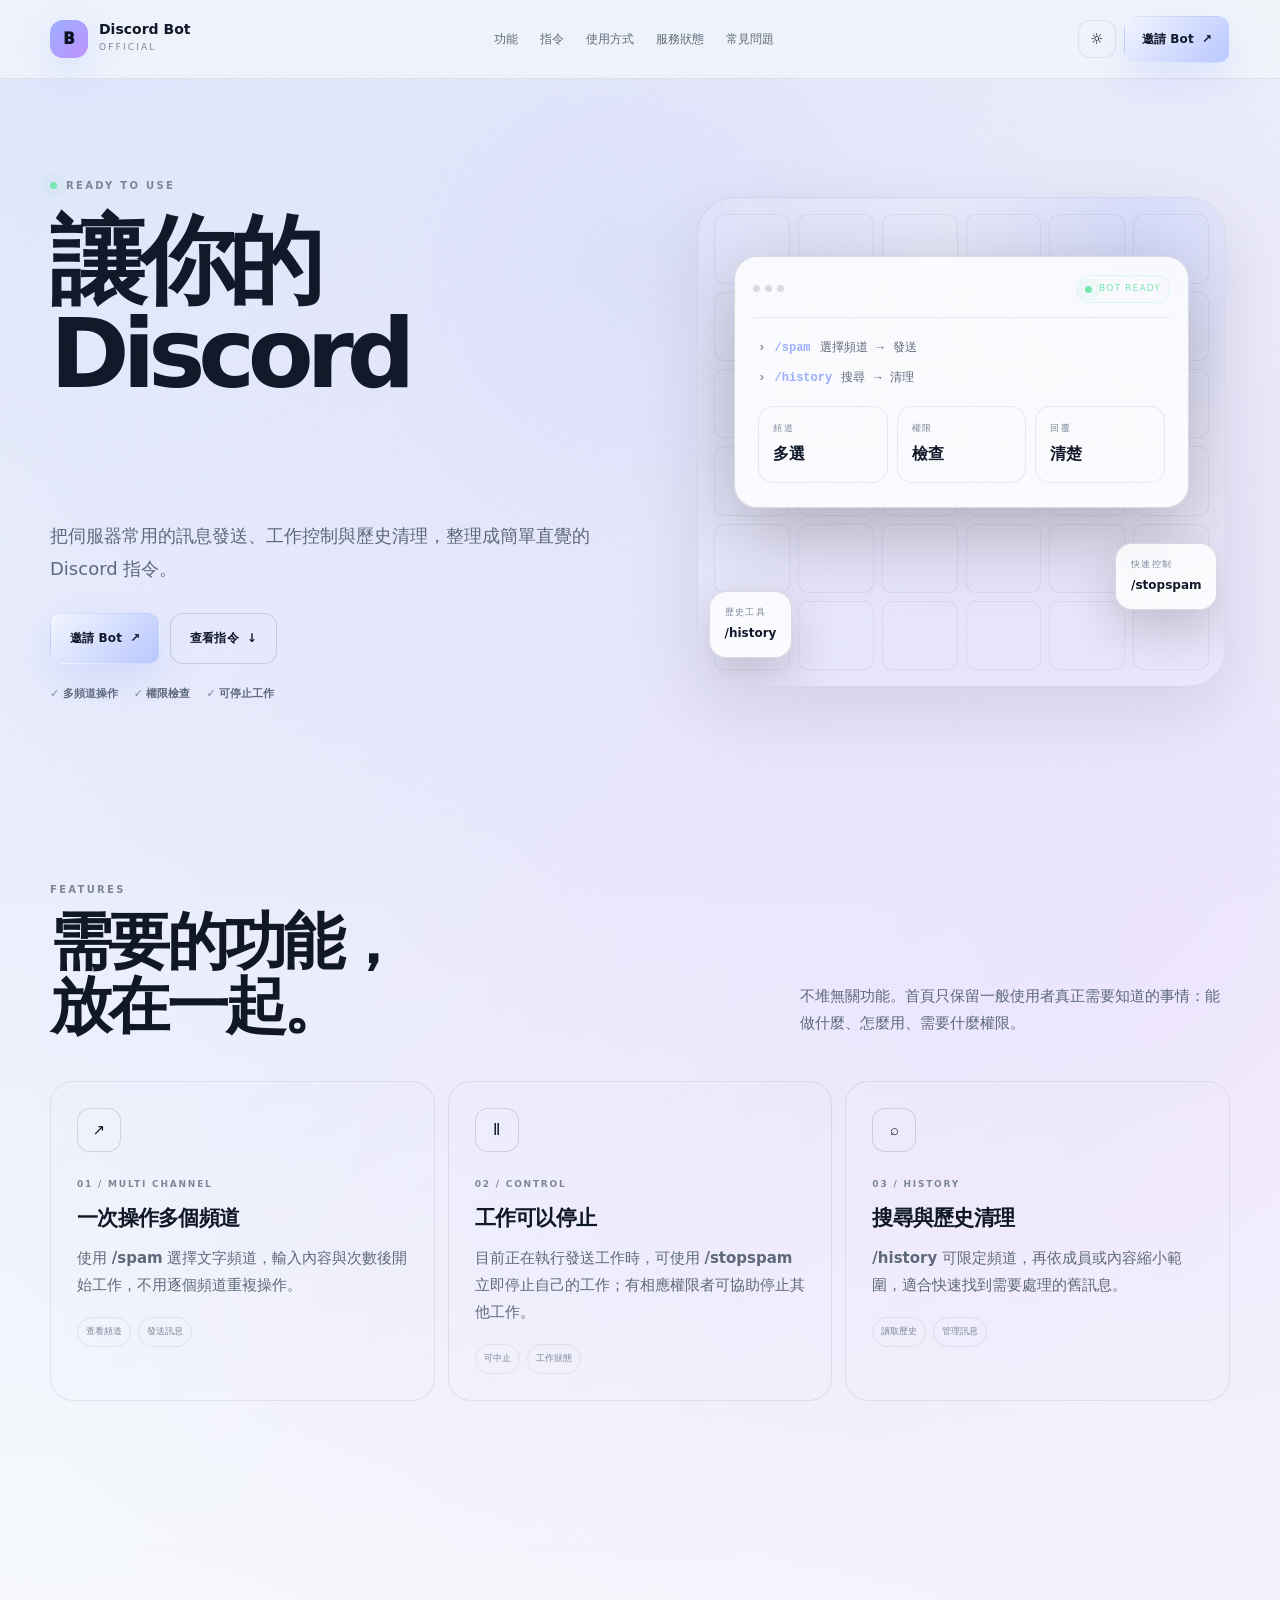
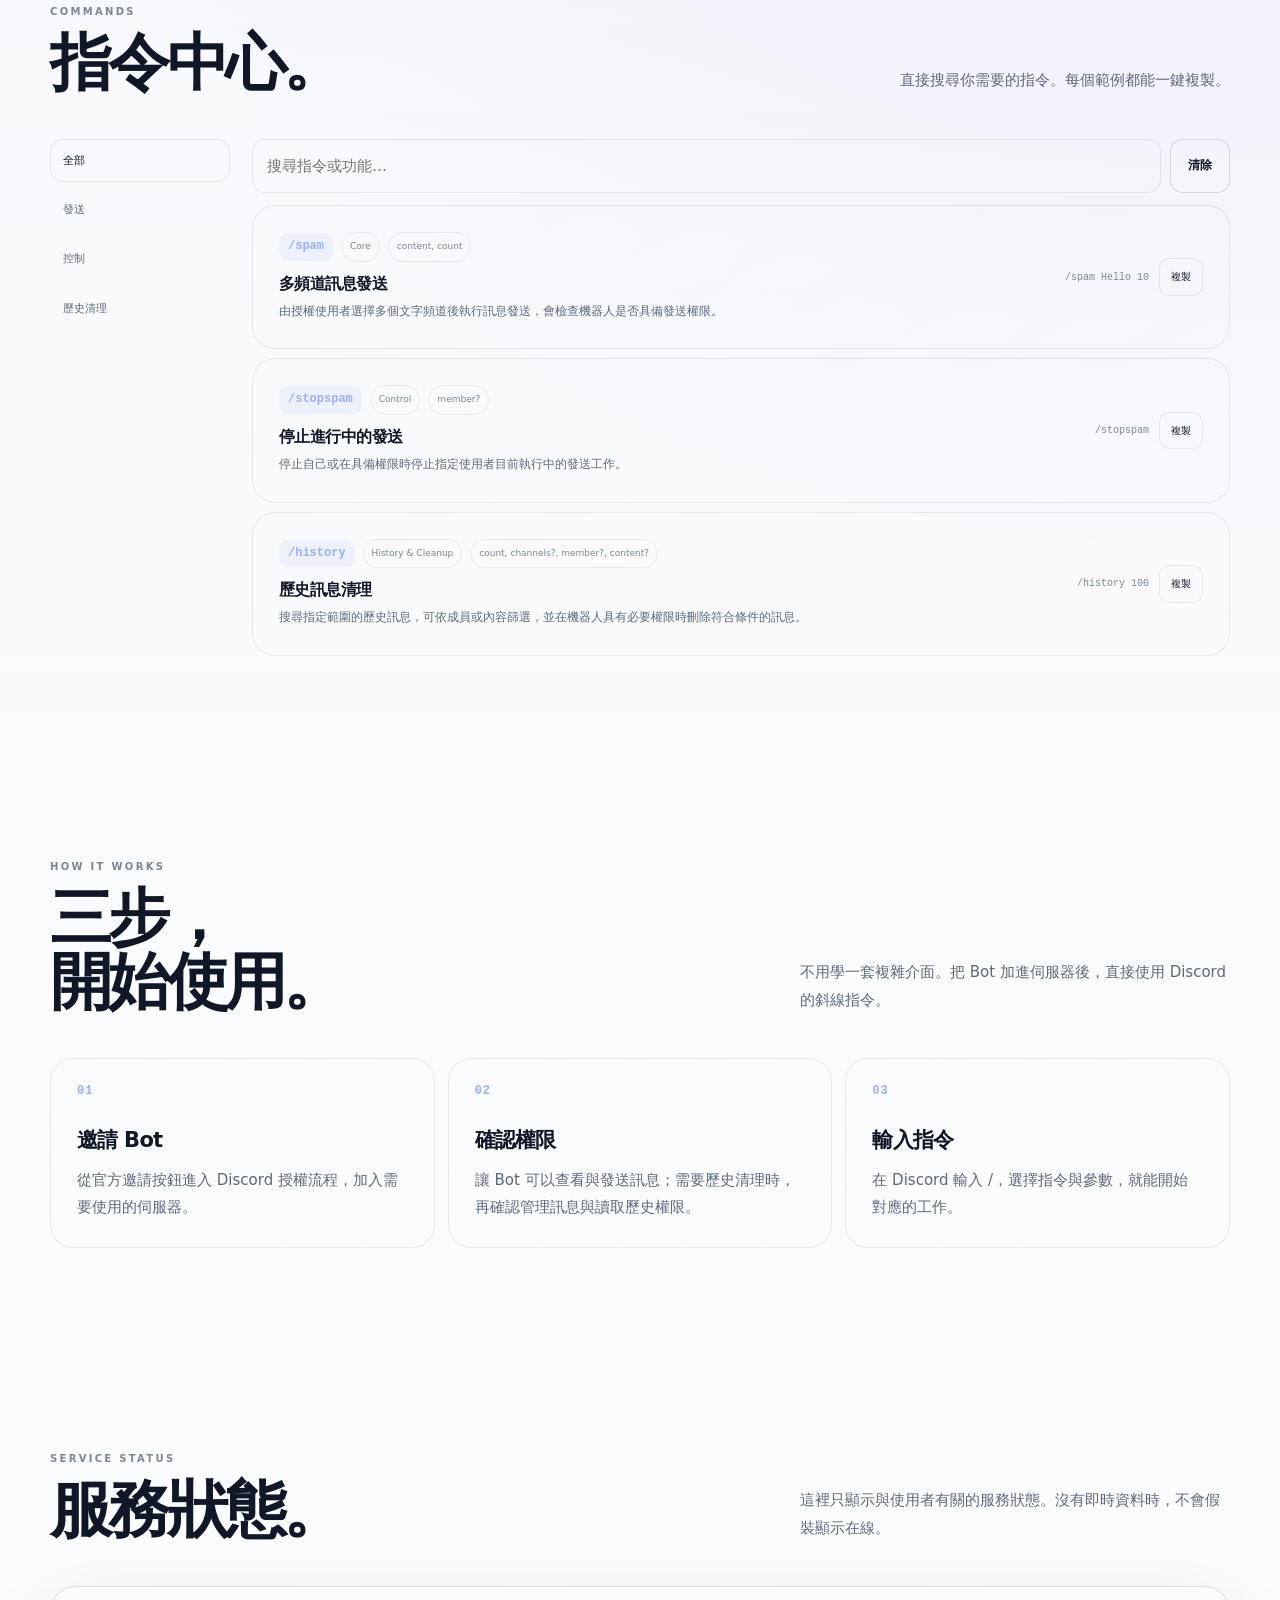
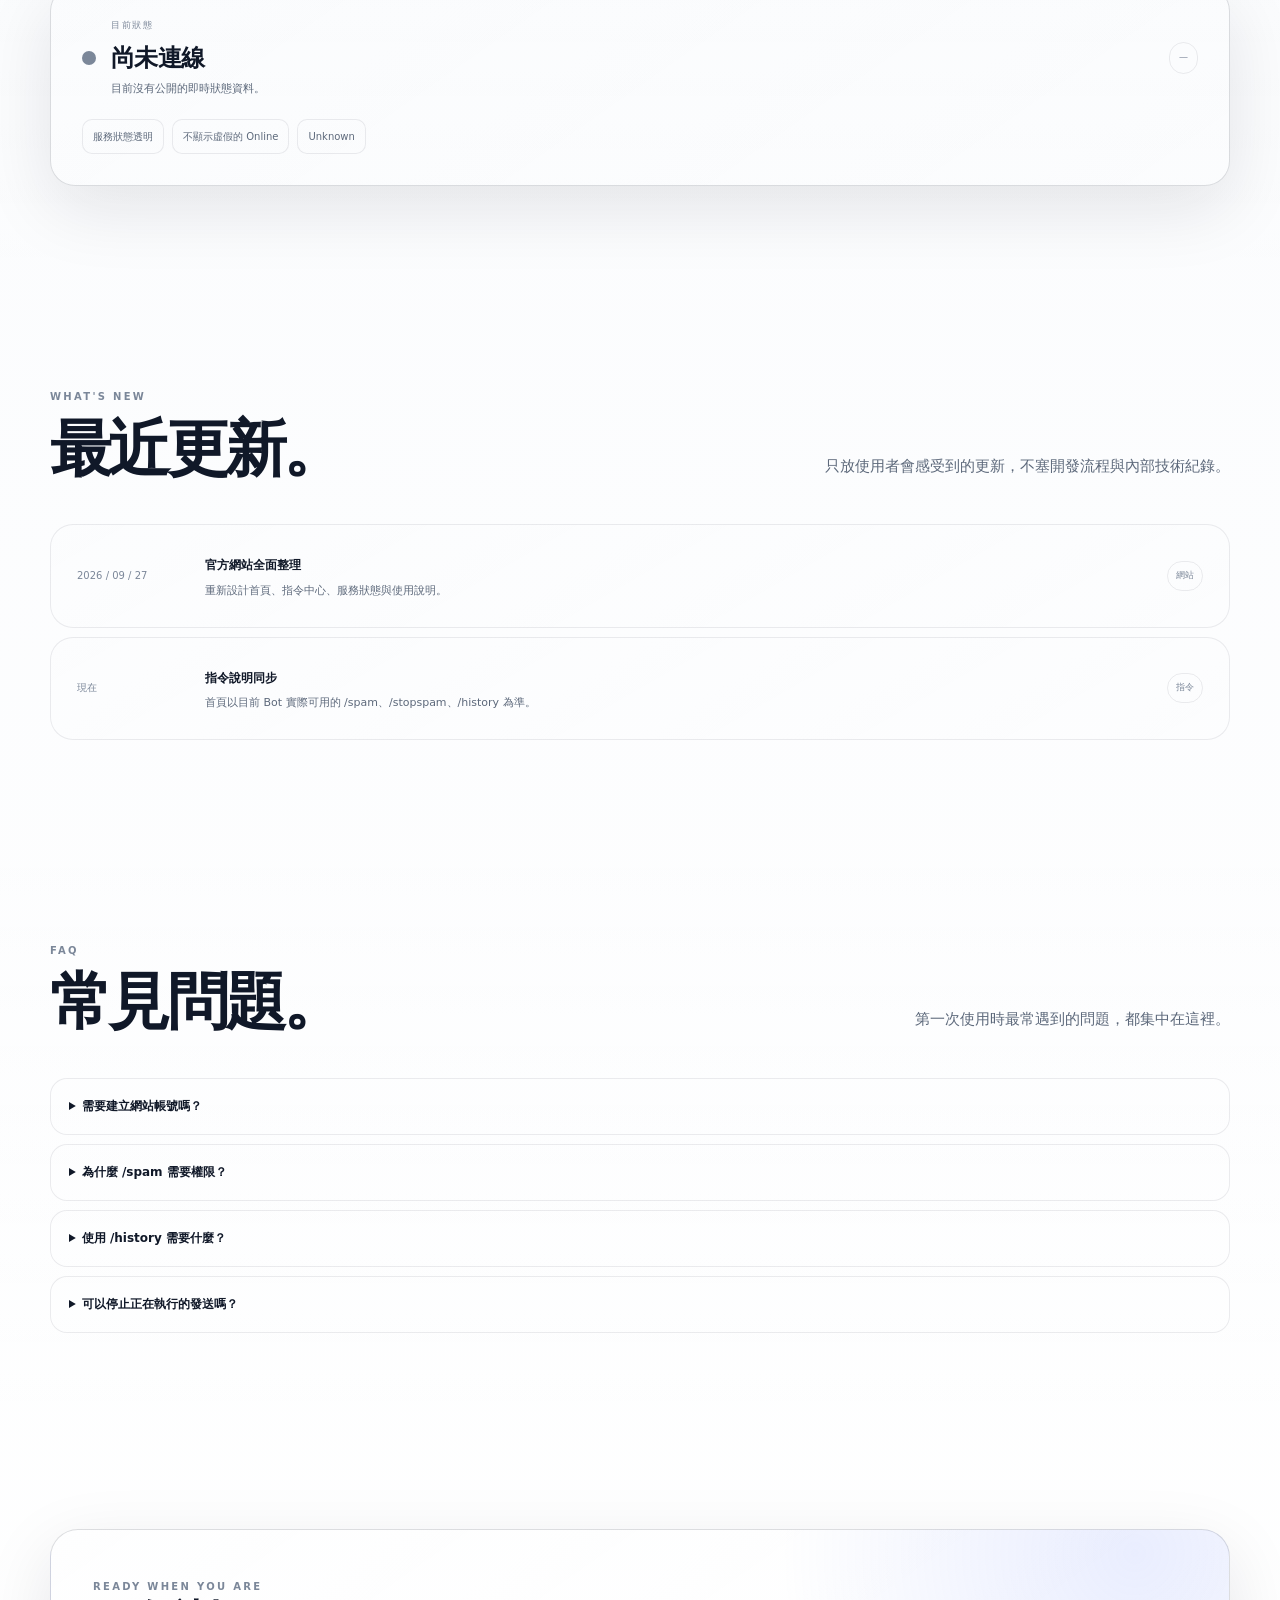
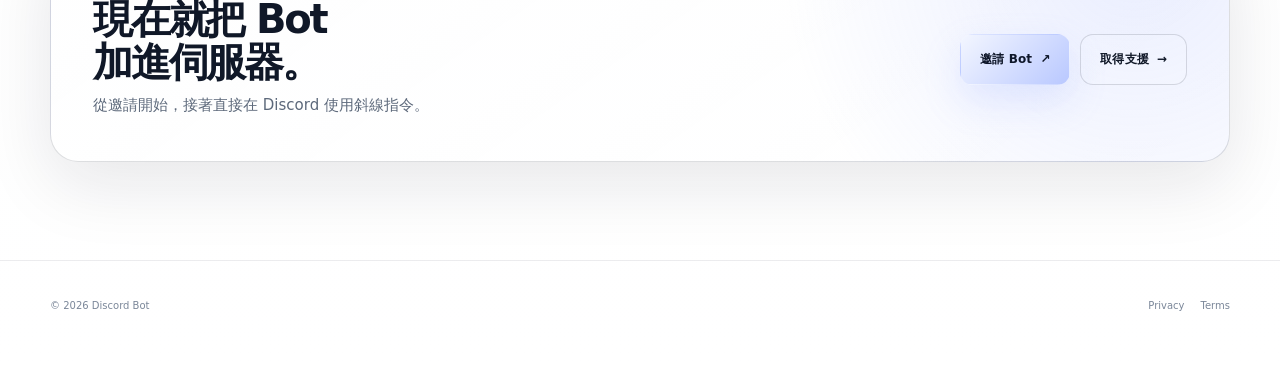
==== commit 4a10b62e: "fix: use cache-busting legal page links" ====
--- a/index.html
+++ b/index.html
@@ -204,7 +204,7 @@
 <footer>
   <div class="container footer-row">
     <div>© <span id="year"></span> <span data-brand-name>Discord Bot</span></div>
-    <div class="footer-links"><a href="./privacy.html">Privacy</a><a href="./terms.html">Terms</a></div>
+    <div class="footer-links"><a href="./privacy.html?v=20260927-legal2">Privacy</a><a href="./terms.html?v=20260927-legal2">Terms</a></div>
   </div>
 </footer>
 <script src="./app.js?v=20260927-final4"></script>
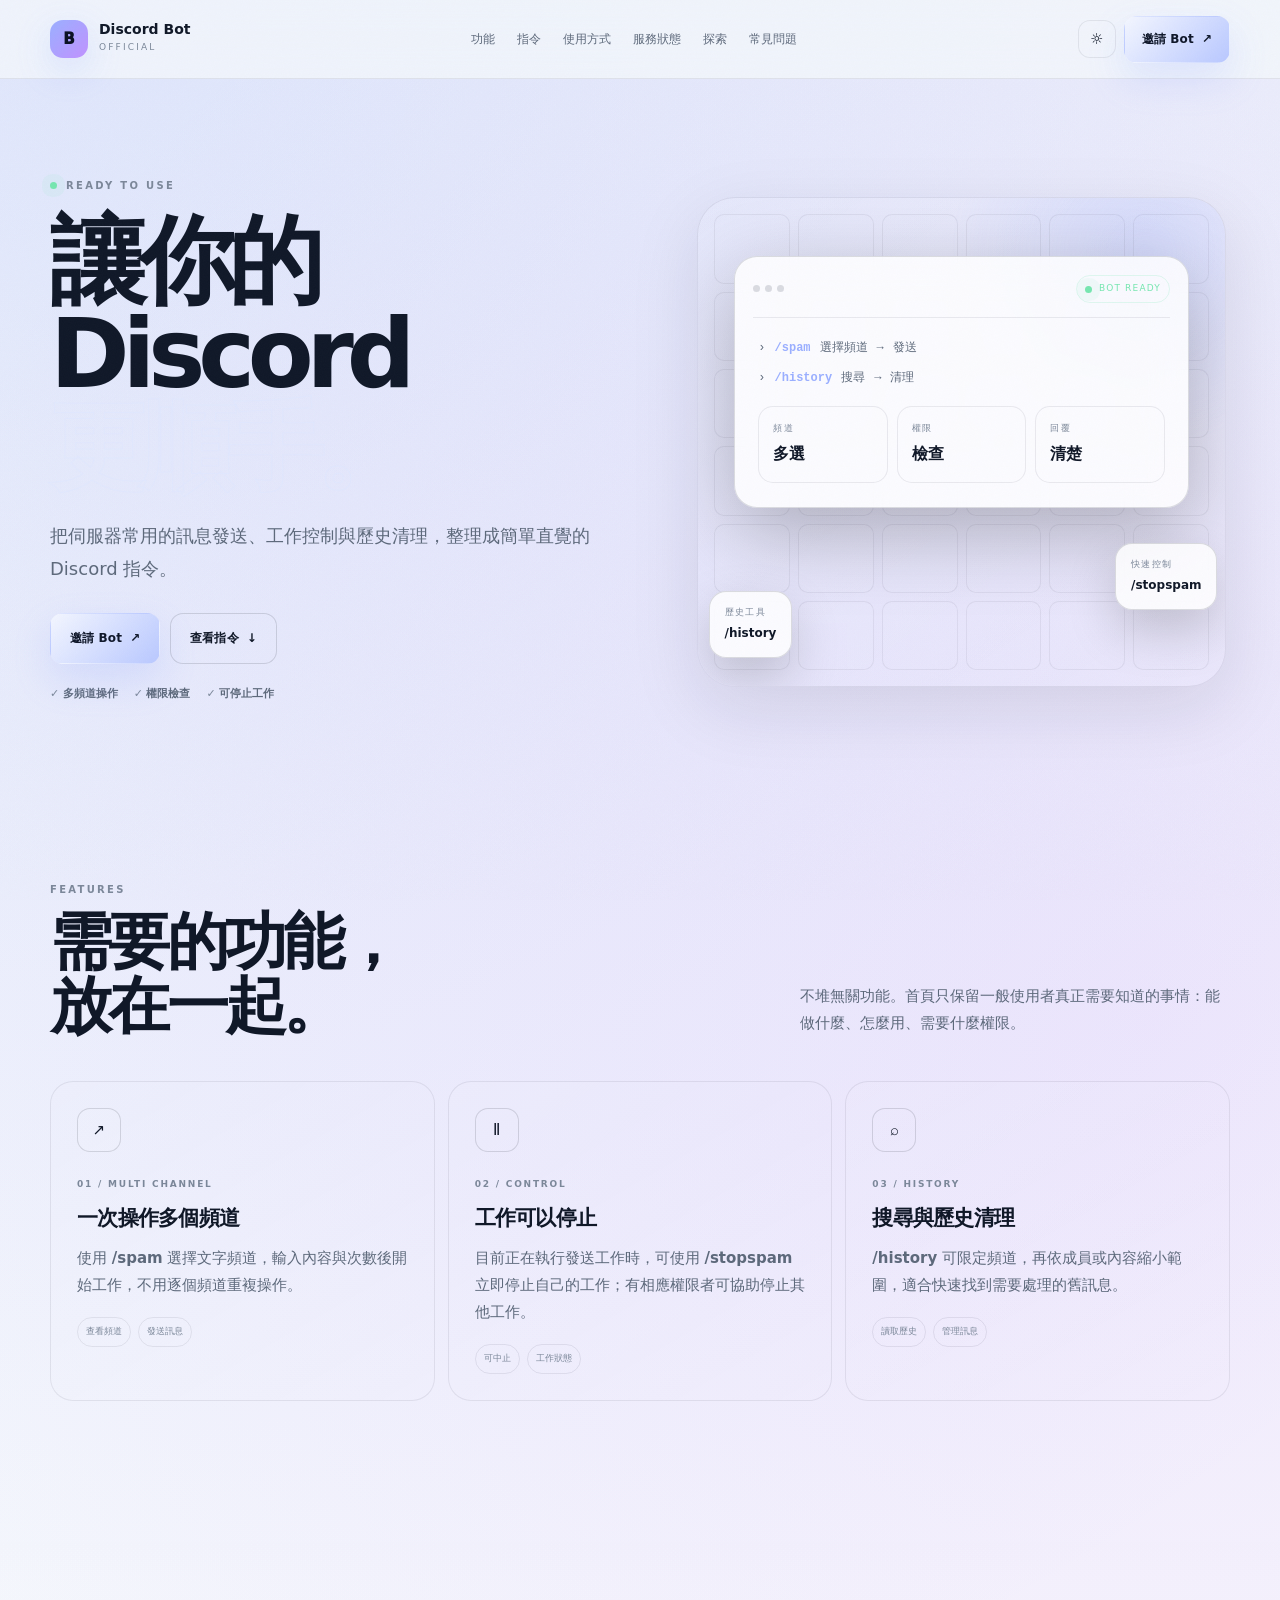
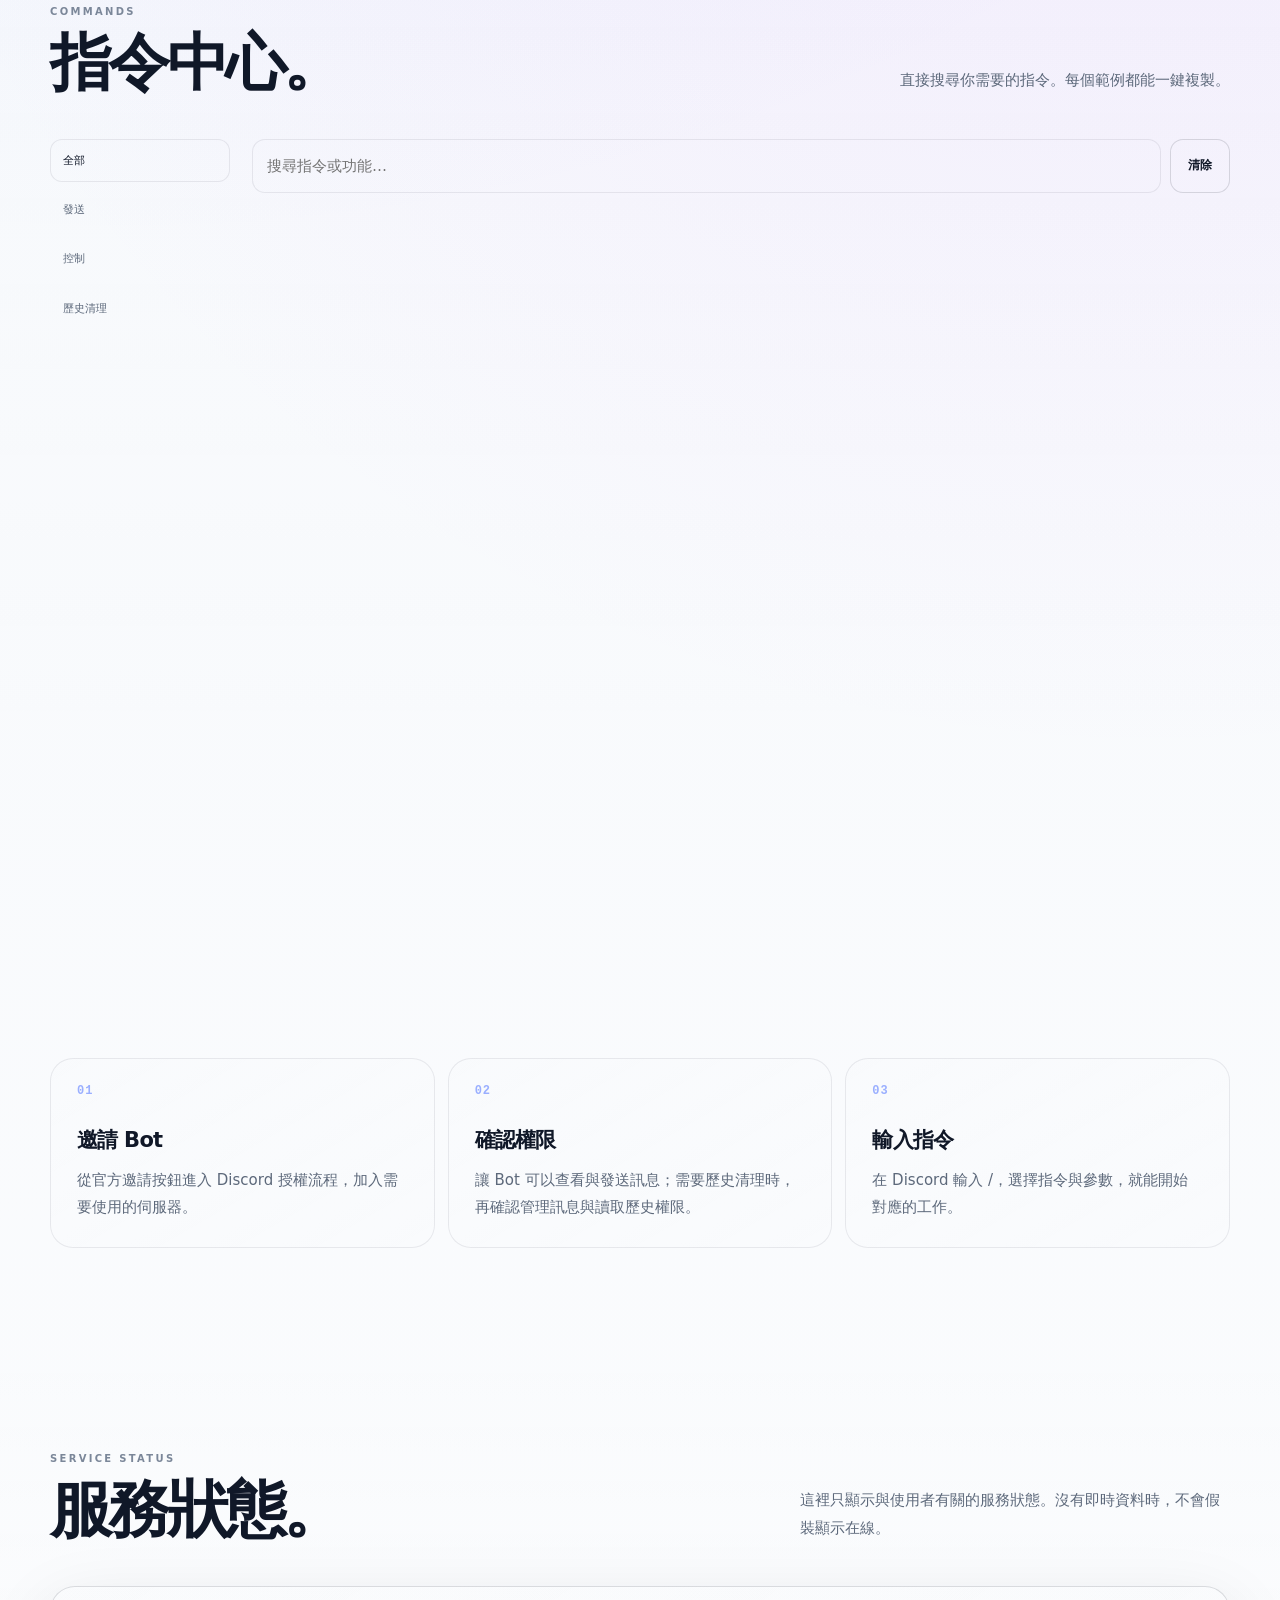
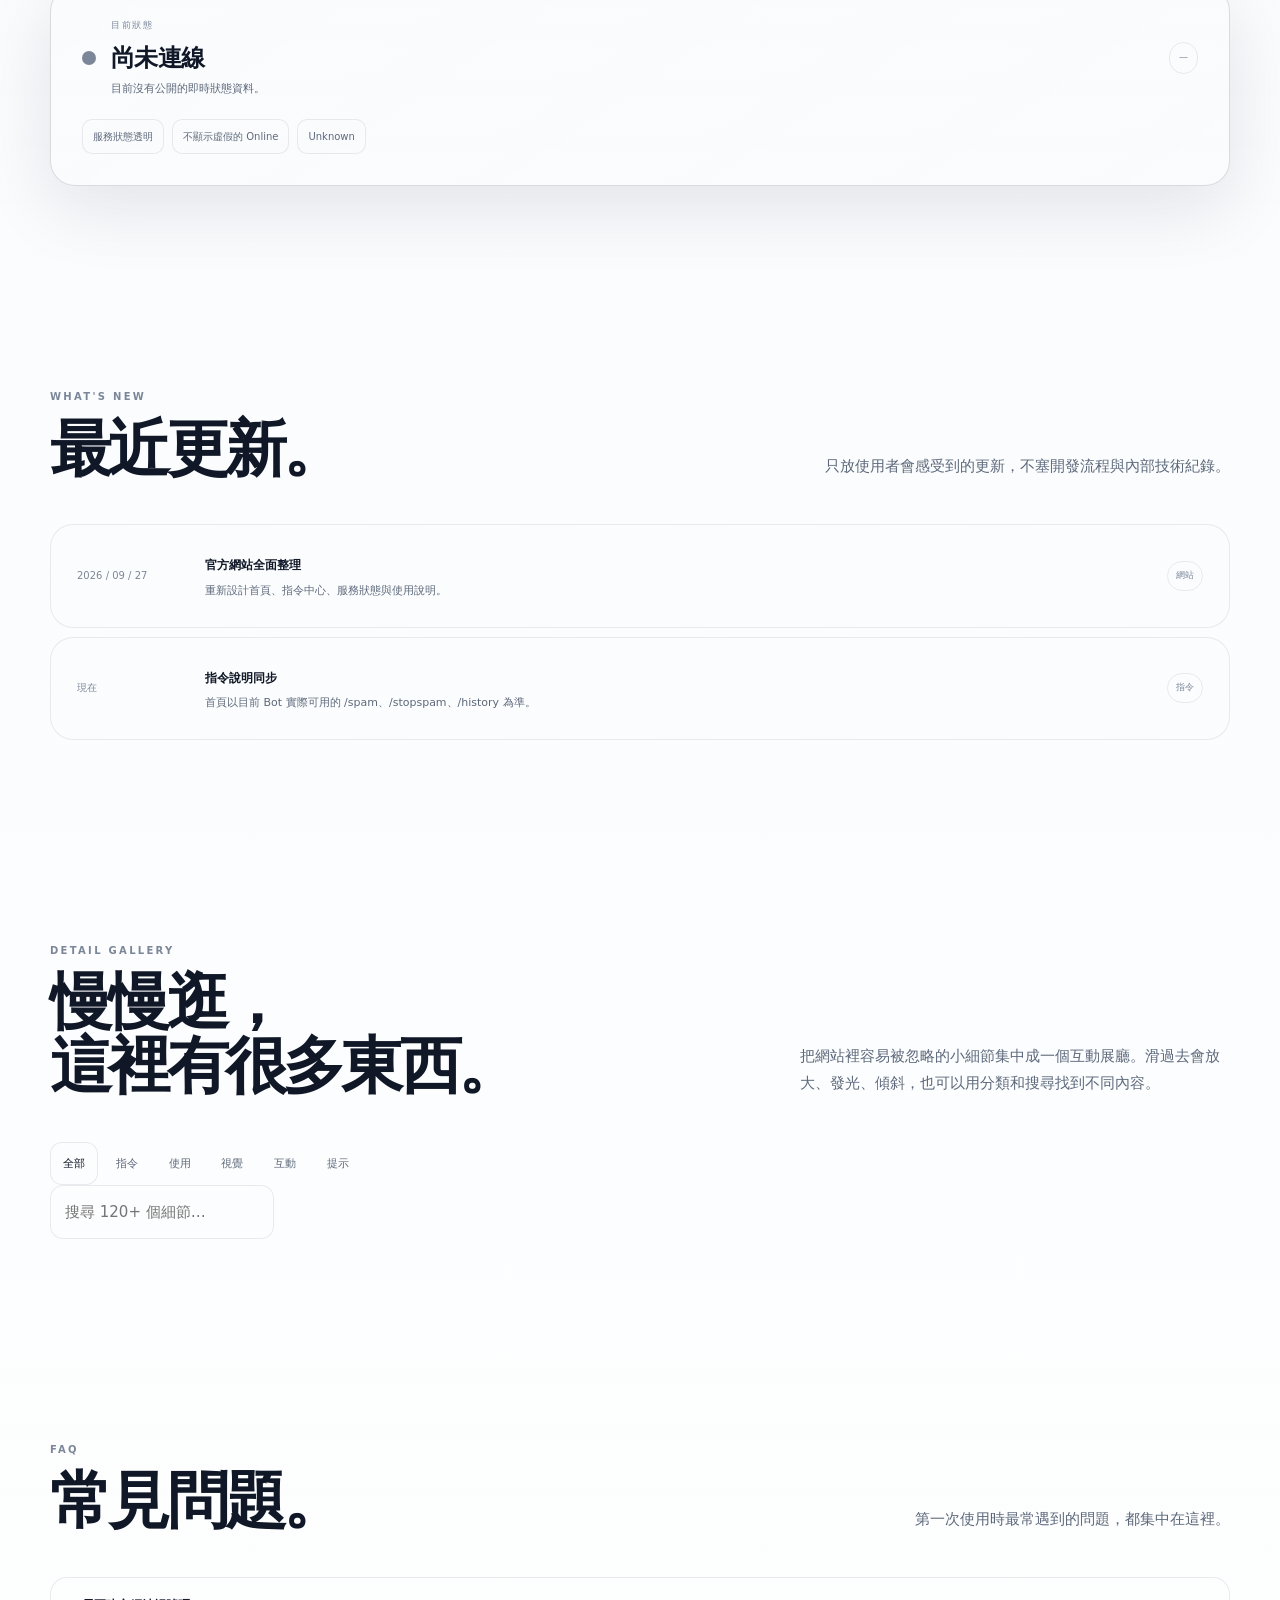
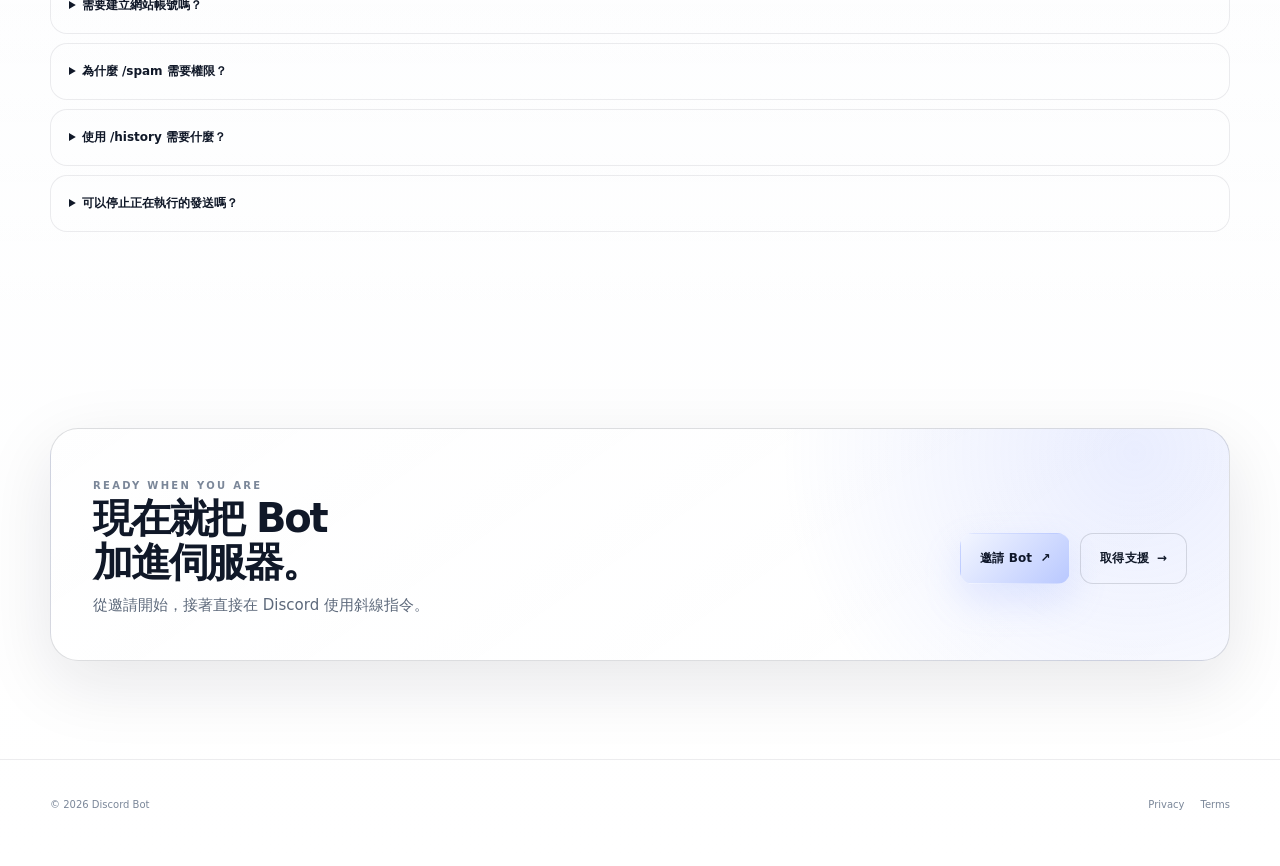
==== commit b3fc5a15: "feat: add 120+ interactive detail gallery to website" ====
--- a/index.html
+++ b/index.html
@@ -25,6 +25,7 @@
       <a href="#commands">指令</a>
       <a href="#guide">使用方式</a>
       <a href="#status">服務狀態</a>
+      <a href="#explore">探索</a>
       <a href="#faq">常見問題</a>
     </nav>
     <div class="nav-actions">
@@ -176,6 +177,27 @@
   </div>
 </section>
 
+<section class="section" id="explore">
+  <div class="container">
+    <div class="section-head reveal">
+      <div><div class="eyebrow">DETAIL GALLERY</div><h2>慢慢逛，<br>這裡有很多東西。</h2></div>
+      <p>把網站裡容易被忽略的小細節集中成一個互動展廳。滑過去會放大、發光、傾斜，也可以用分類和搜尋找到不同內容。</p>
+    </div>
+    <div class="gallery-tools reveal">
+      <div class="gallery-filters" id="galleryFilters">
+        <button class="filter active" type="button" data-gallery-filter="all">全部 <span id="galleryTotal"></span></button>
+        <button class="filter" type="button" data-gallery-filter="commands">指令</button>
+        <button class="filter" type="button" data-gallery-filter="usage">使用</button>
+        <button class="filter" type="button" data-gallery-filter="visual">視覺</button>
+        <button class="filter" type="button" data-gallery-filter="interaction">互動</button>
+        <button class="filter" type="button" data-gallery-filter="tips">提示</button>
+      </div>
+      <input class="search" id="gallerySearch" type="search" placeholder="搜尋 120+ 個細節…" autocomplete="off">
+    </div>
+    <div class="gallery-grid" id="galleryGrid"></div>
+  </div>
+</section>
+
 <section class="section alt" id="faq">
   <div class="container">
     <div class="section-head reveal">
--- a/styles.css
+++ b/styles.css
@@ -10,7 +10,7 @@
 --shadow:0 22px 70px rgba(16,24,40,.1);
 }
 *{box-sizing:border-box}
-html{scroll-behavior:smooth;scroll-padding-top:86px}
+html{scroll-behavior:smooth;scroll-padding-top:86px;background:var(--bg);overscroll-behavior-y:none}
 body{
 margin:0;min-height:100vh;color:var(--text);
 font:500 15px/1.75 Inter,ui-sans-serif,system-ui,-apple-system,BlinkMacSystemFont,"Segoe UI","Noto Sans TC",sans-serif;
@@ -20,7 +20,7 @@
 linear-gradient(180deg,var(--bg),var(--bg-soft));
 overflow-x:hidden;
 }
-body:before{
+body:before{will-change:auto;
 content:"";position:fixed;inset:0;pointer-events:none;z-index:60;opacity:.025;
 background-image:url("data:image/svg+xml,%3Csvg xmlns='http://www.w3.org/2000/svg' width='160' height='160'%3E%3Cfilter id='n'%3E%3CfeTurbulence type='fractalNoise' baseFrequency='.85' numOctaves='2' stitchTiles='stitch'/%3E%3C/filter%3E%3Crect width='100%25' height='100%25' filter='url(%23n)'/%3E%3C/svg%3E");
 }
@@ -226,3 +226,21 @@
 .metrics{grid-template-columns:1fr}.visual-grid{gap:6px;padding:11px}
 }
 @media(prefers-reduced-motion:reduce){html{scroll-behavior:auto}*,*:before,*:after{animation:none!important;transition:none!important}.reveal{opacity:1;transform:none}}
+
+/* Stable scrolling backdrop: prevents compositor flashes during very fast scrolling */
+html,body{min-height:100%;background-color:var(--bg)!important}
+body{position:relative}
+body::after{
+content:"";position:fixed;inset:0;z-index:-2;pointer-events:none;
+background:
+radial-gradient(circle at 10% 0%,rgba(101,128,255,.15),transparent 32%),
+radial-gradient(circle at 90% 18%,rgba(190,110,255,.12),transparent 28%),
+linear-gradient(180deg,var(--bg),var(--bg-soft));
+transform:translateZ(0);
+backface-visibility:hidden;
+}
+.site-header{transform:translateZ(0);backface-visibility:hidden}
+.visual-frame,.console,.float-card,.surface,.status-panel,.cta{backface-visibility:hidden;transform-style:preserve-3d}
+@media (prefers-reduced-motion:reduce){
+body::after{transform:none}
+}
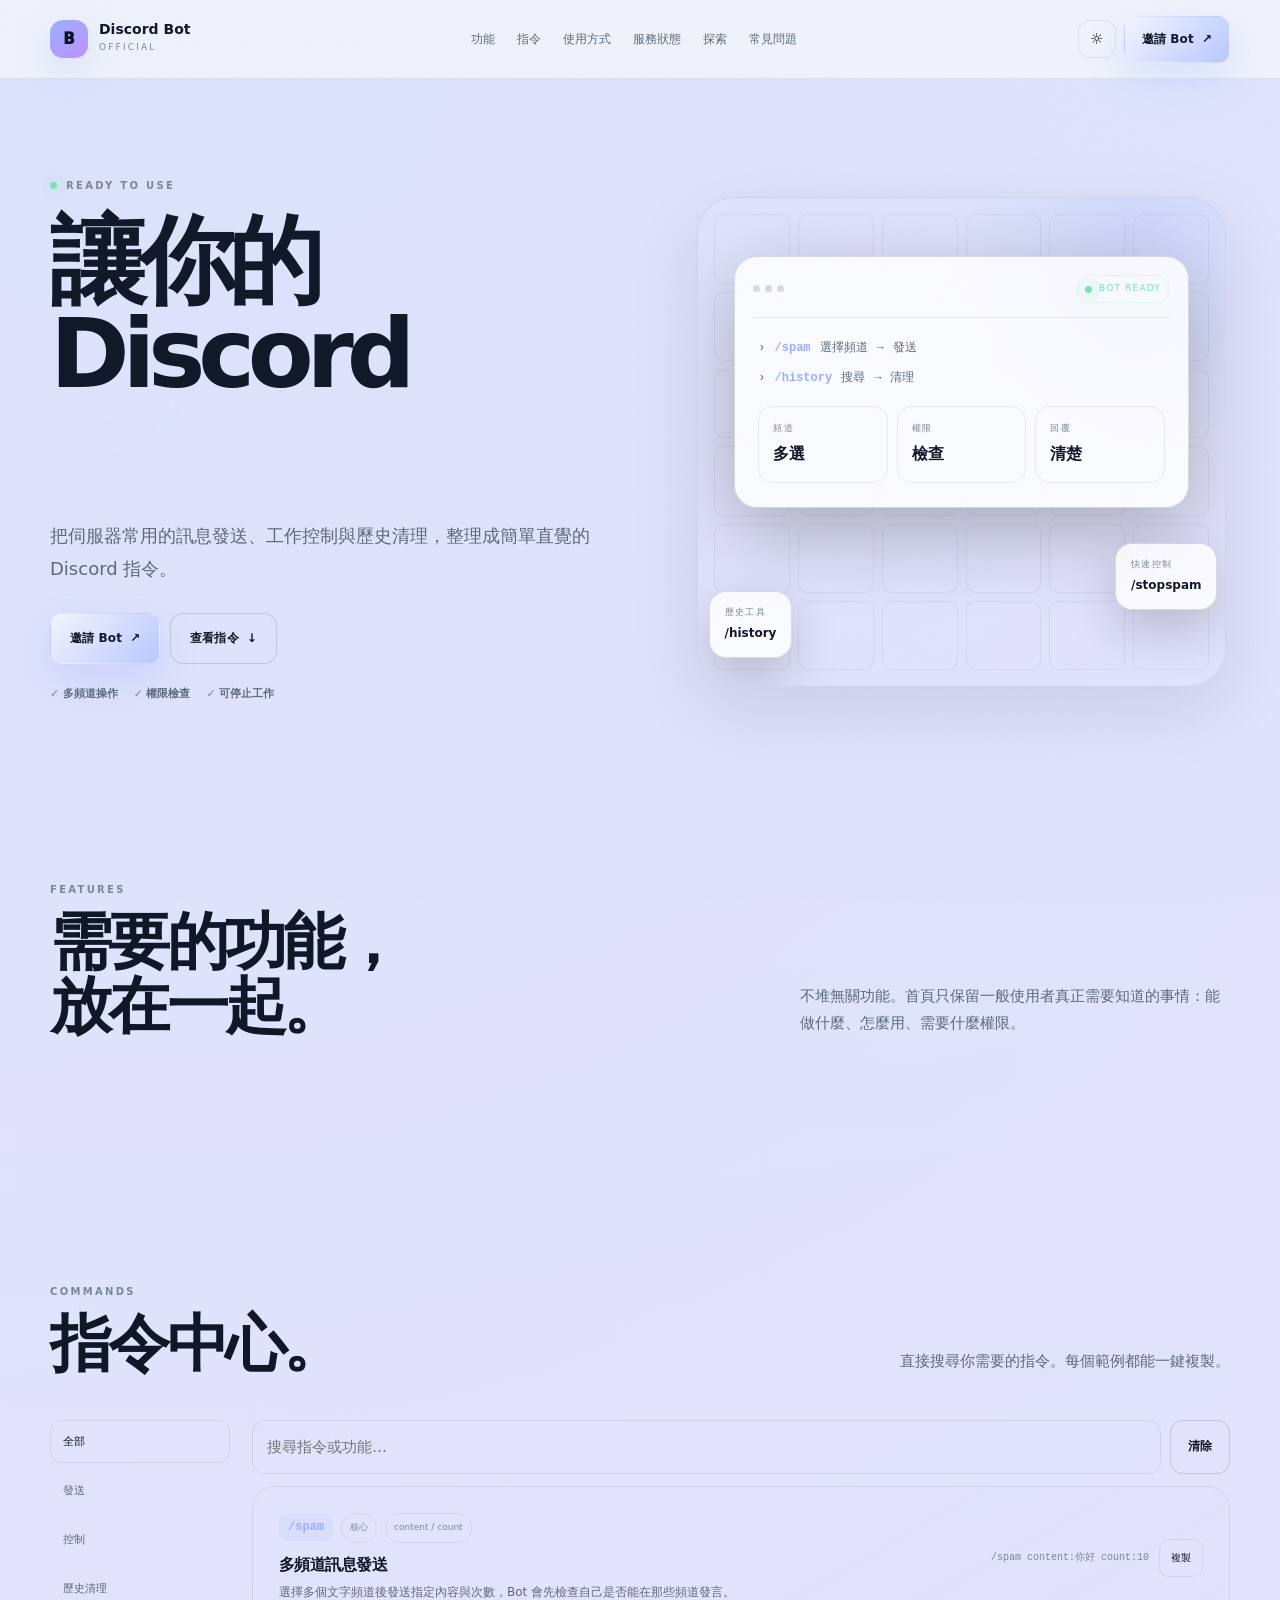
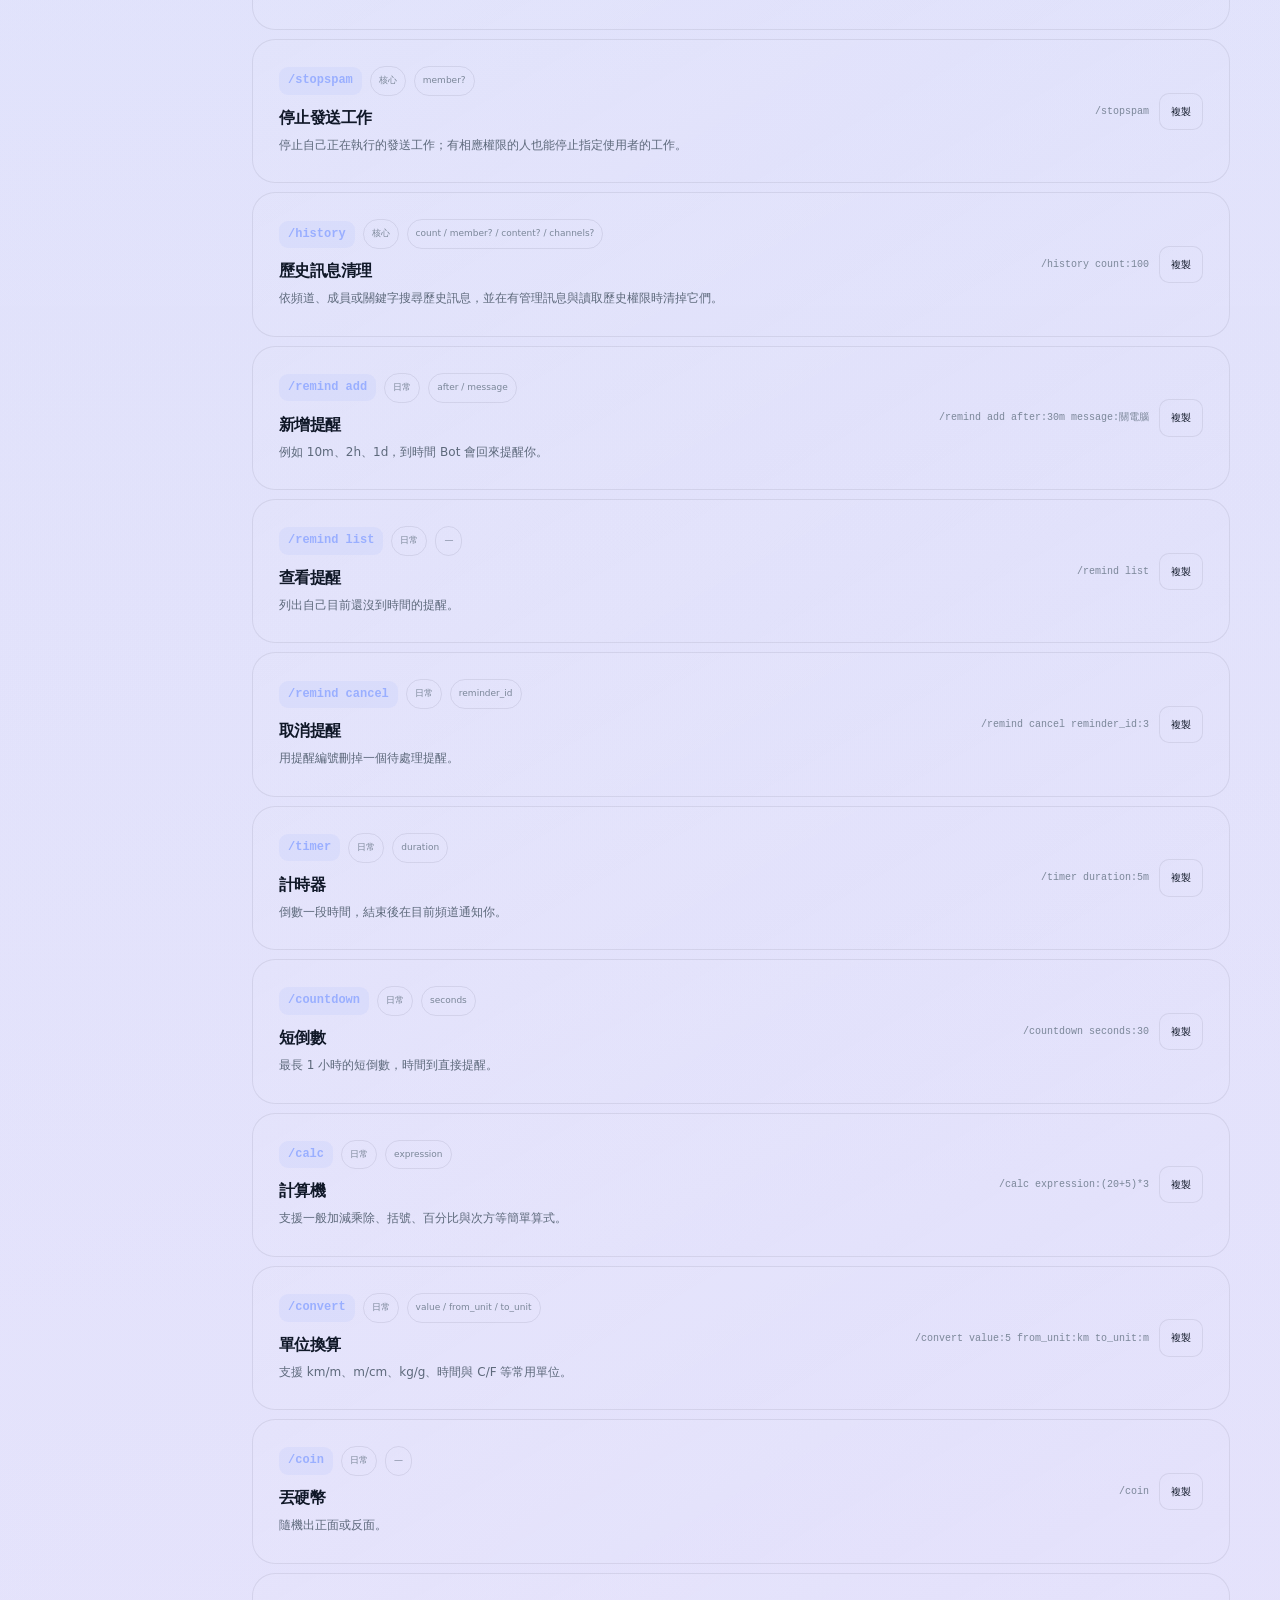
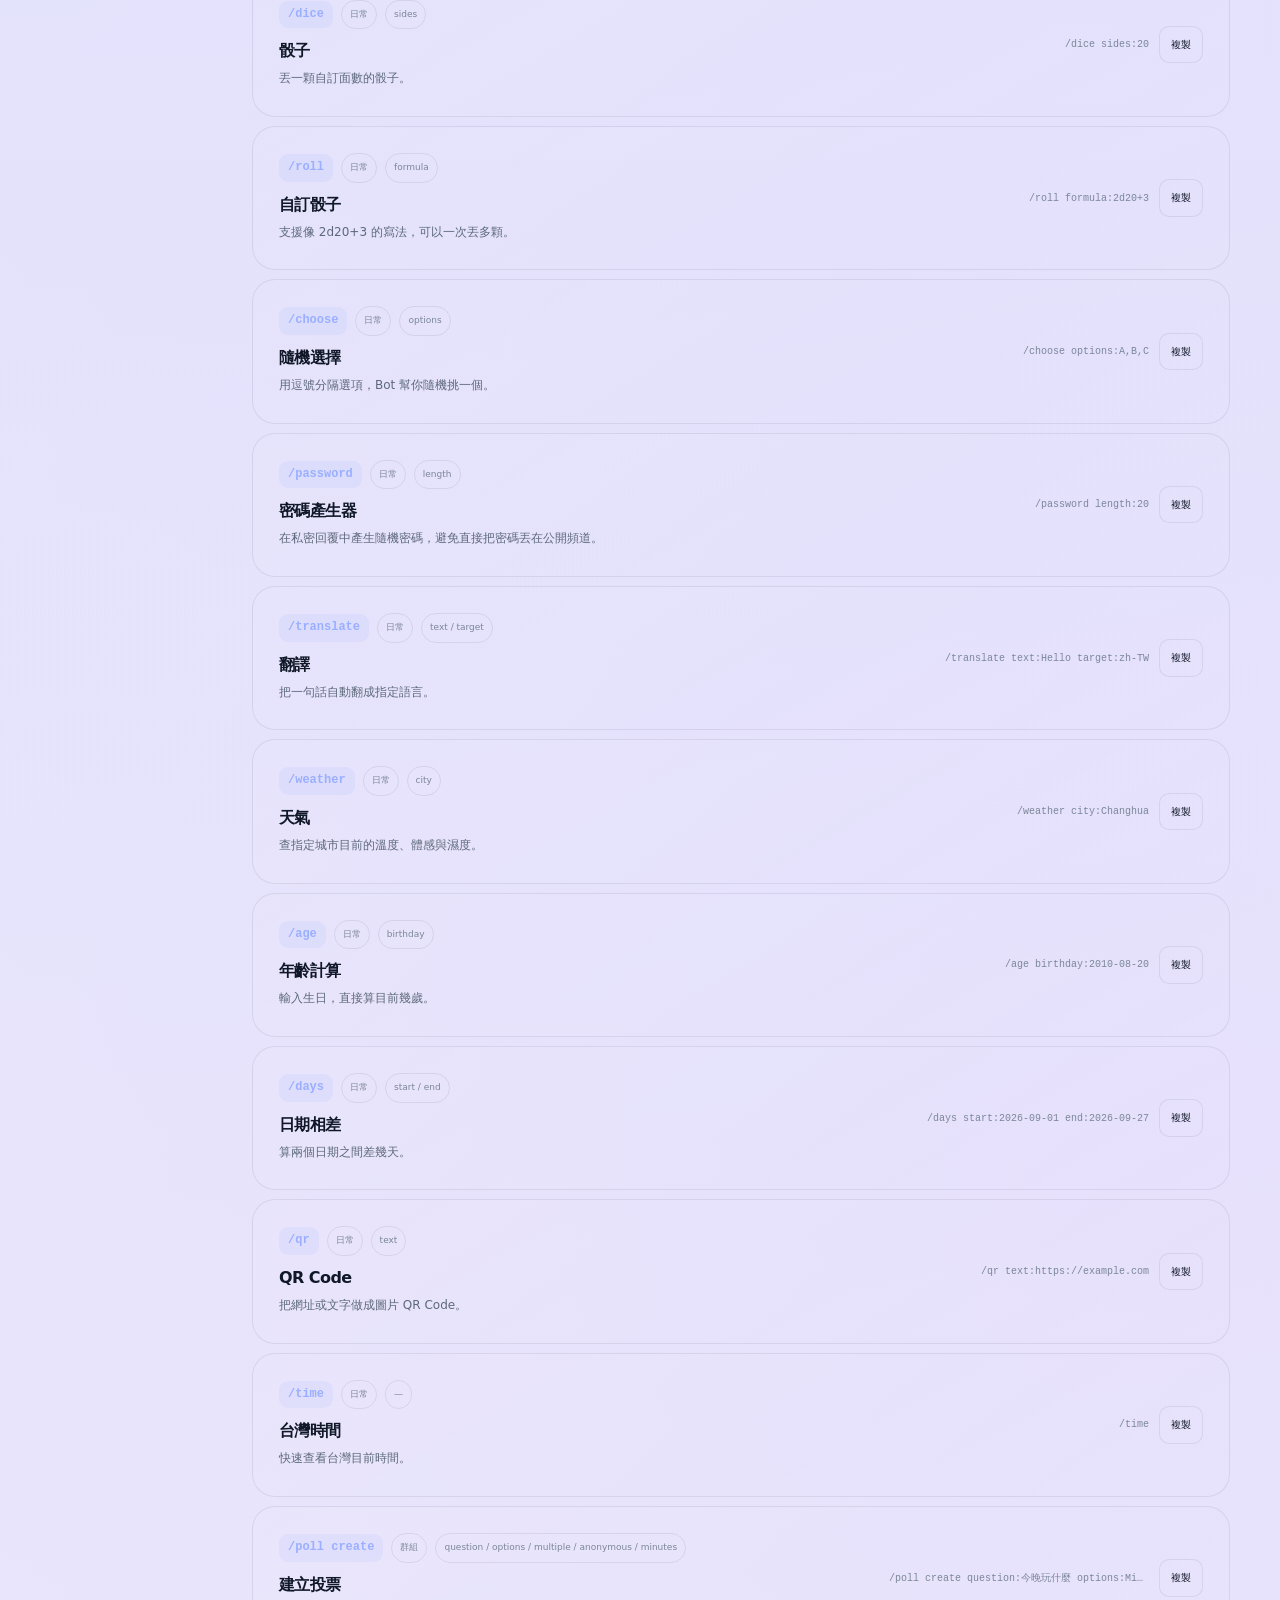
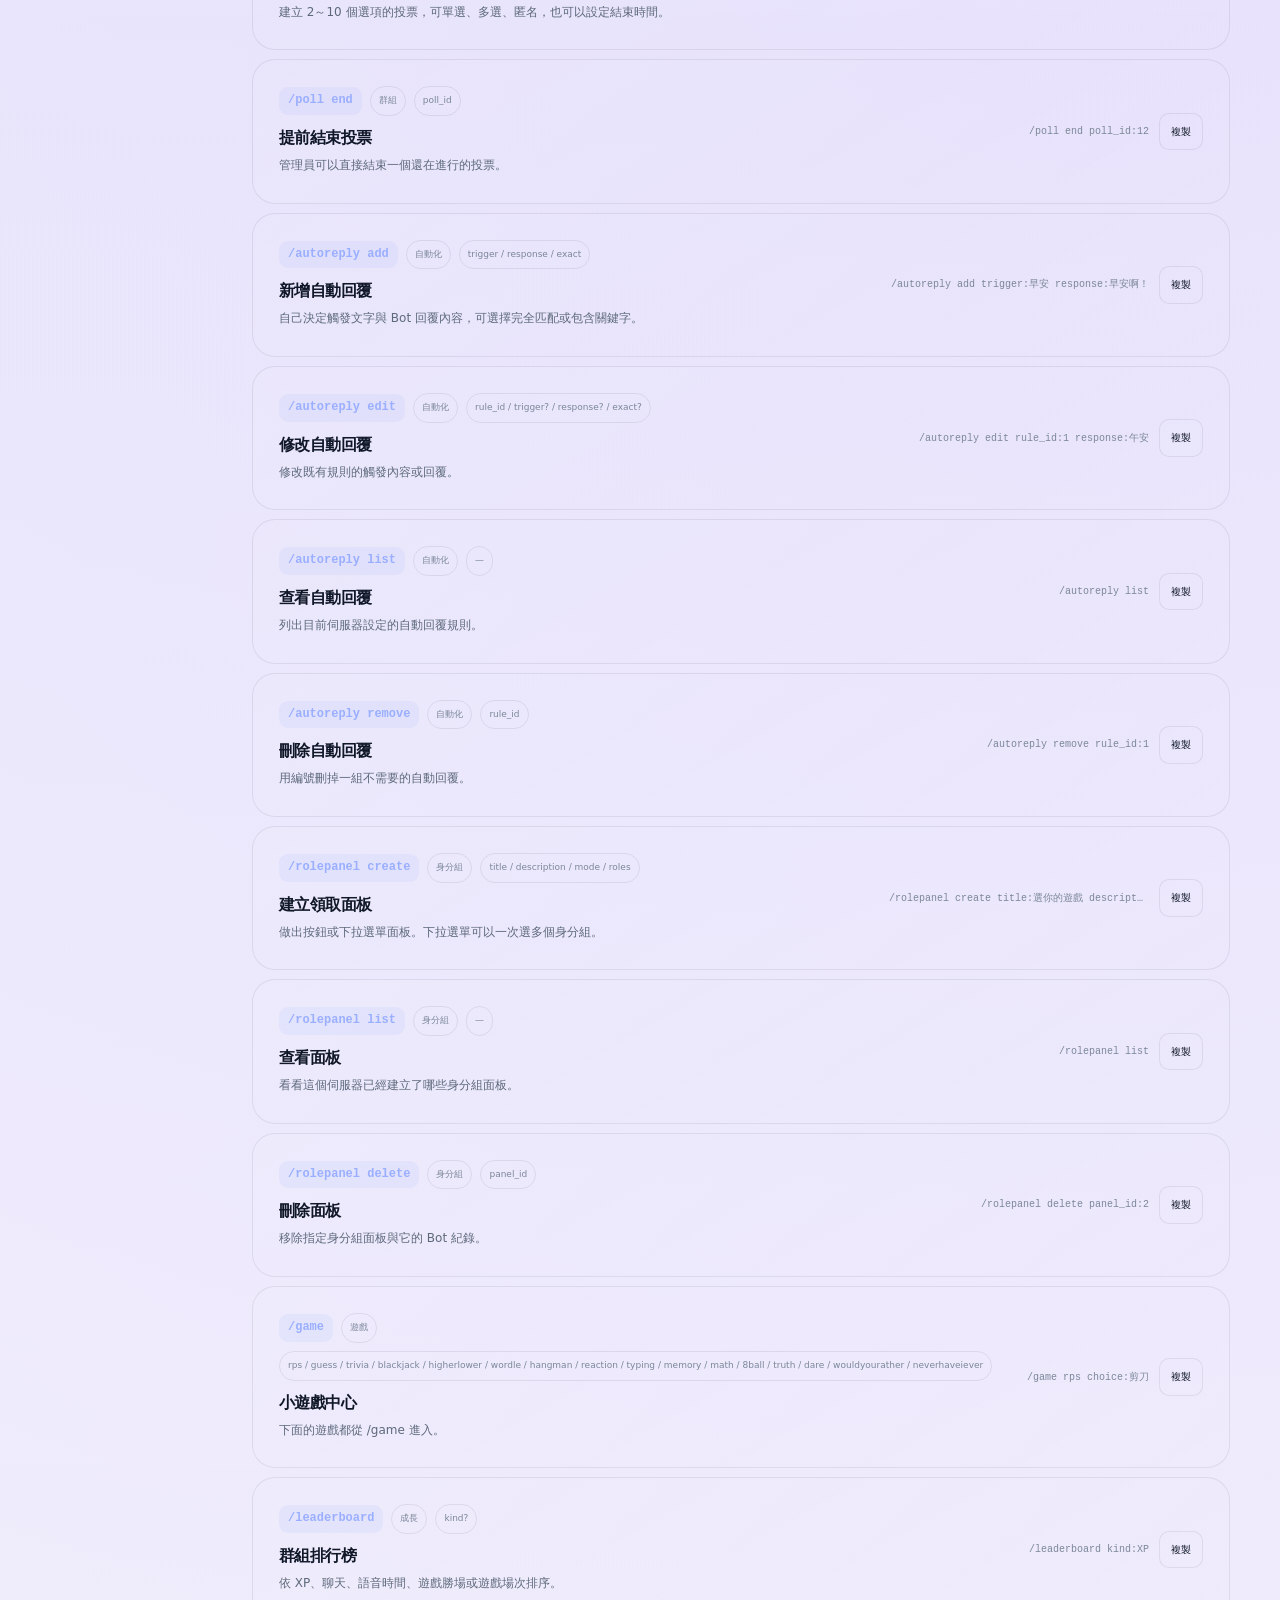
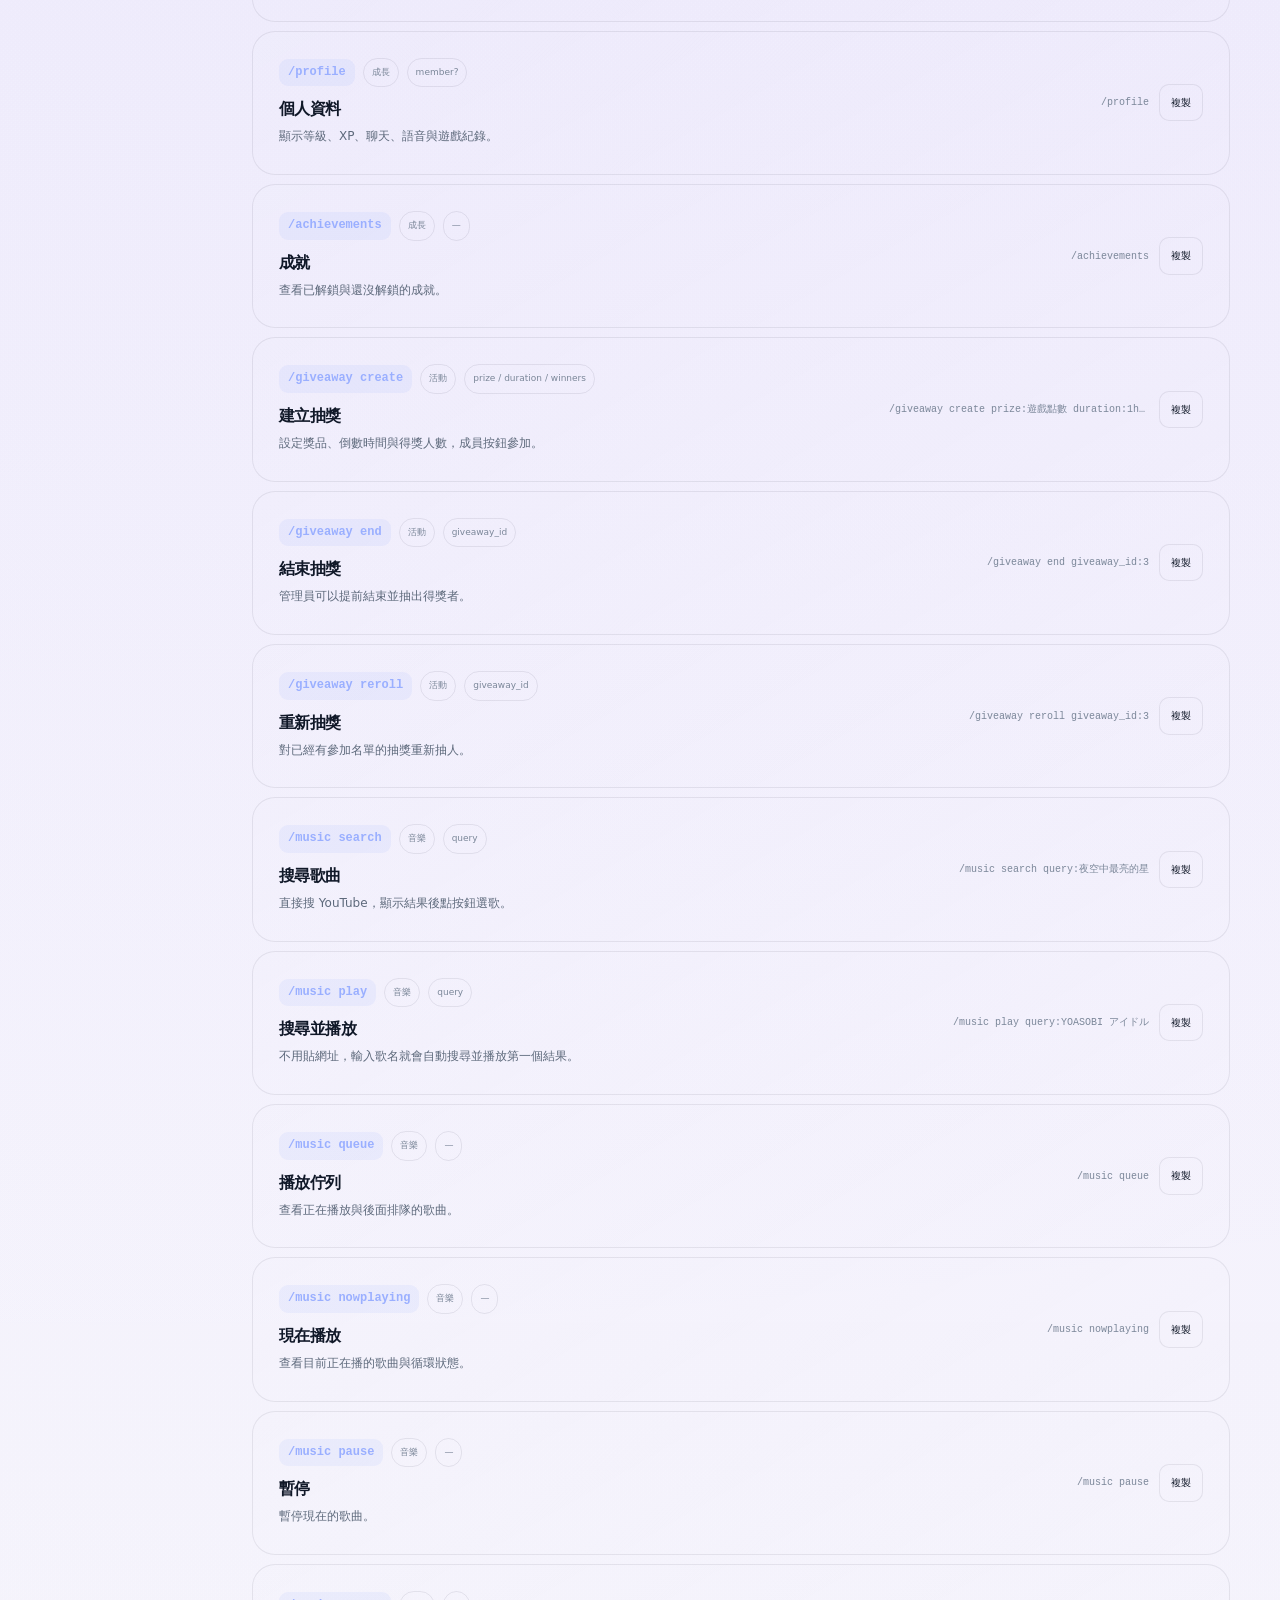
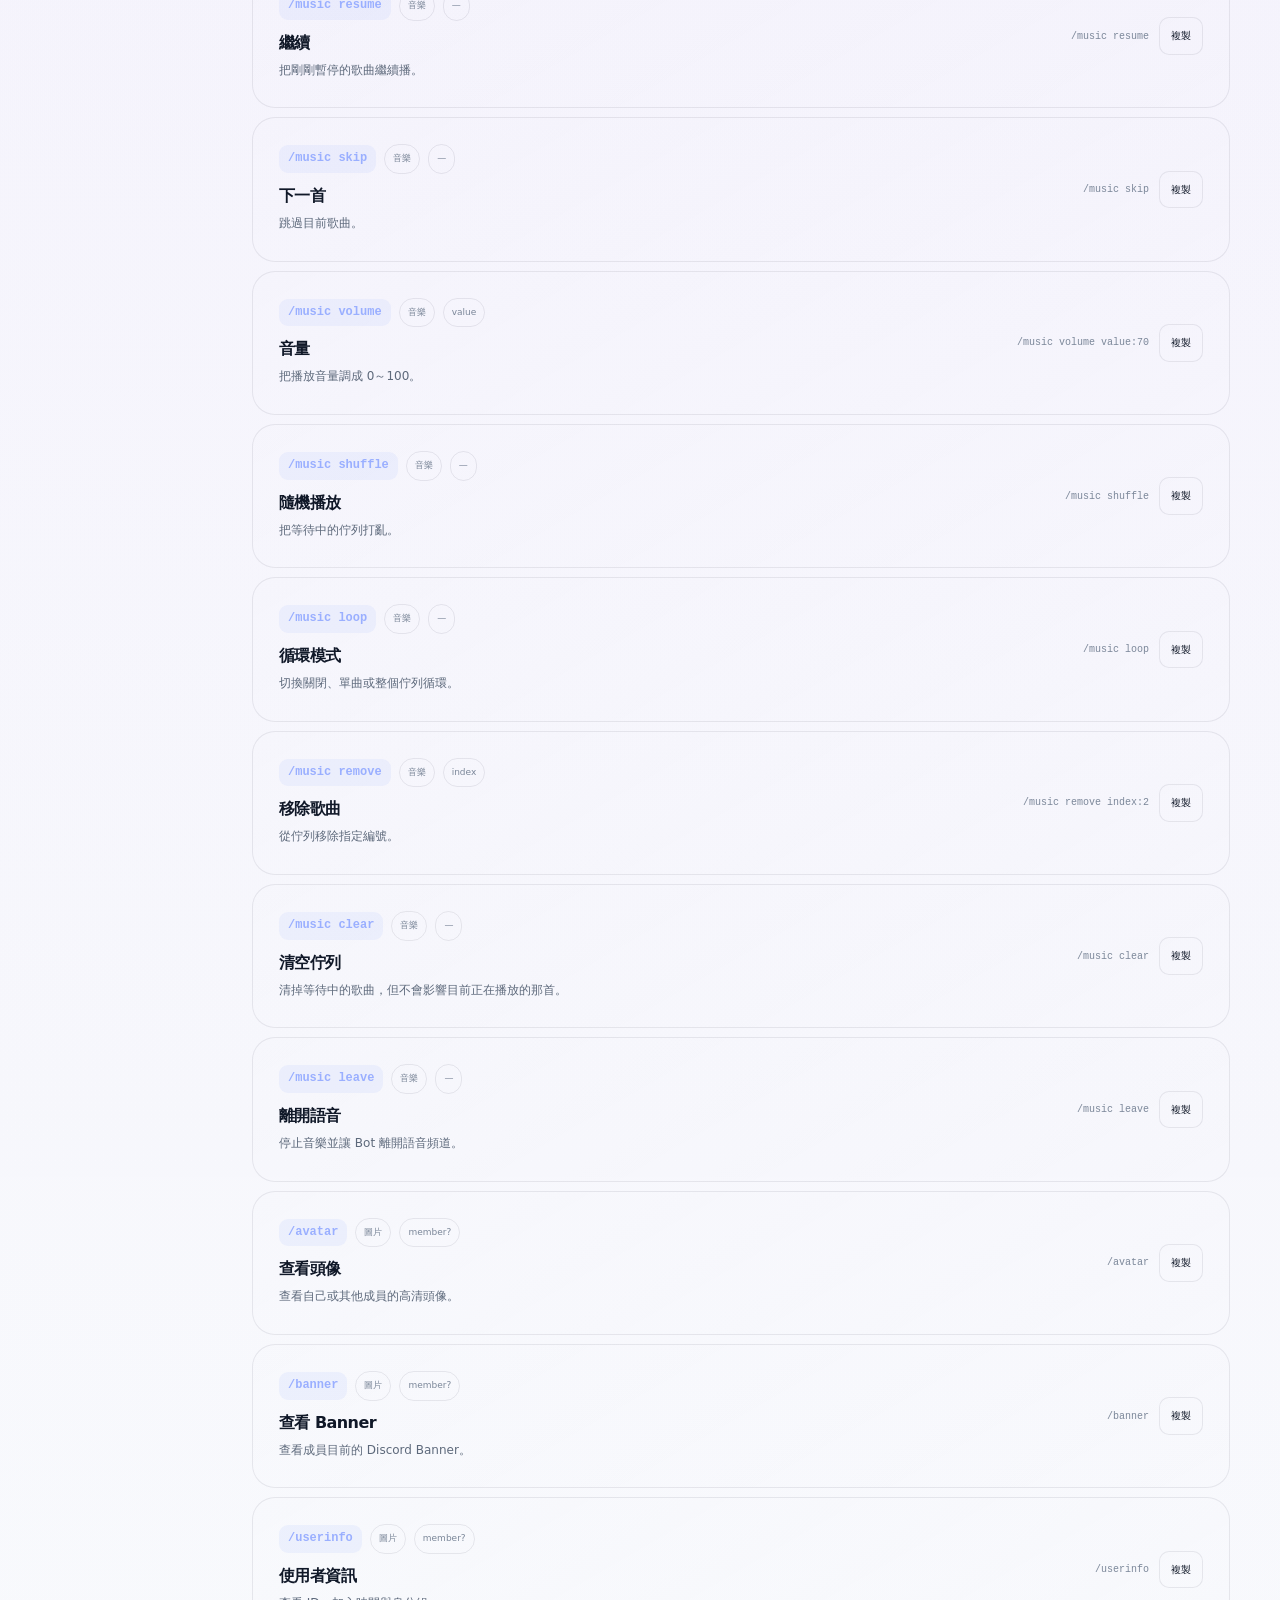
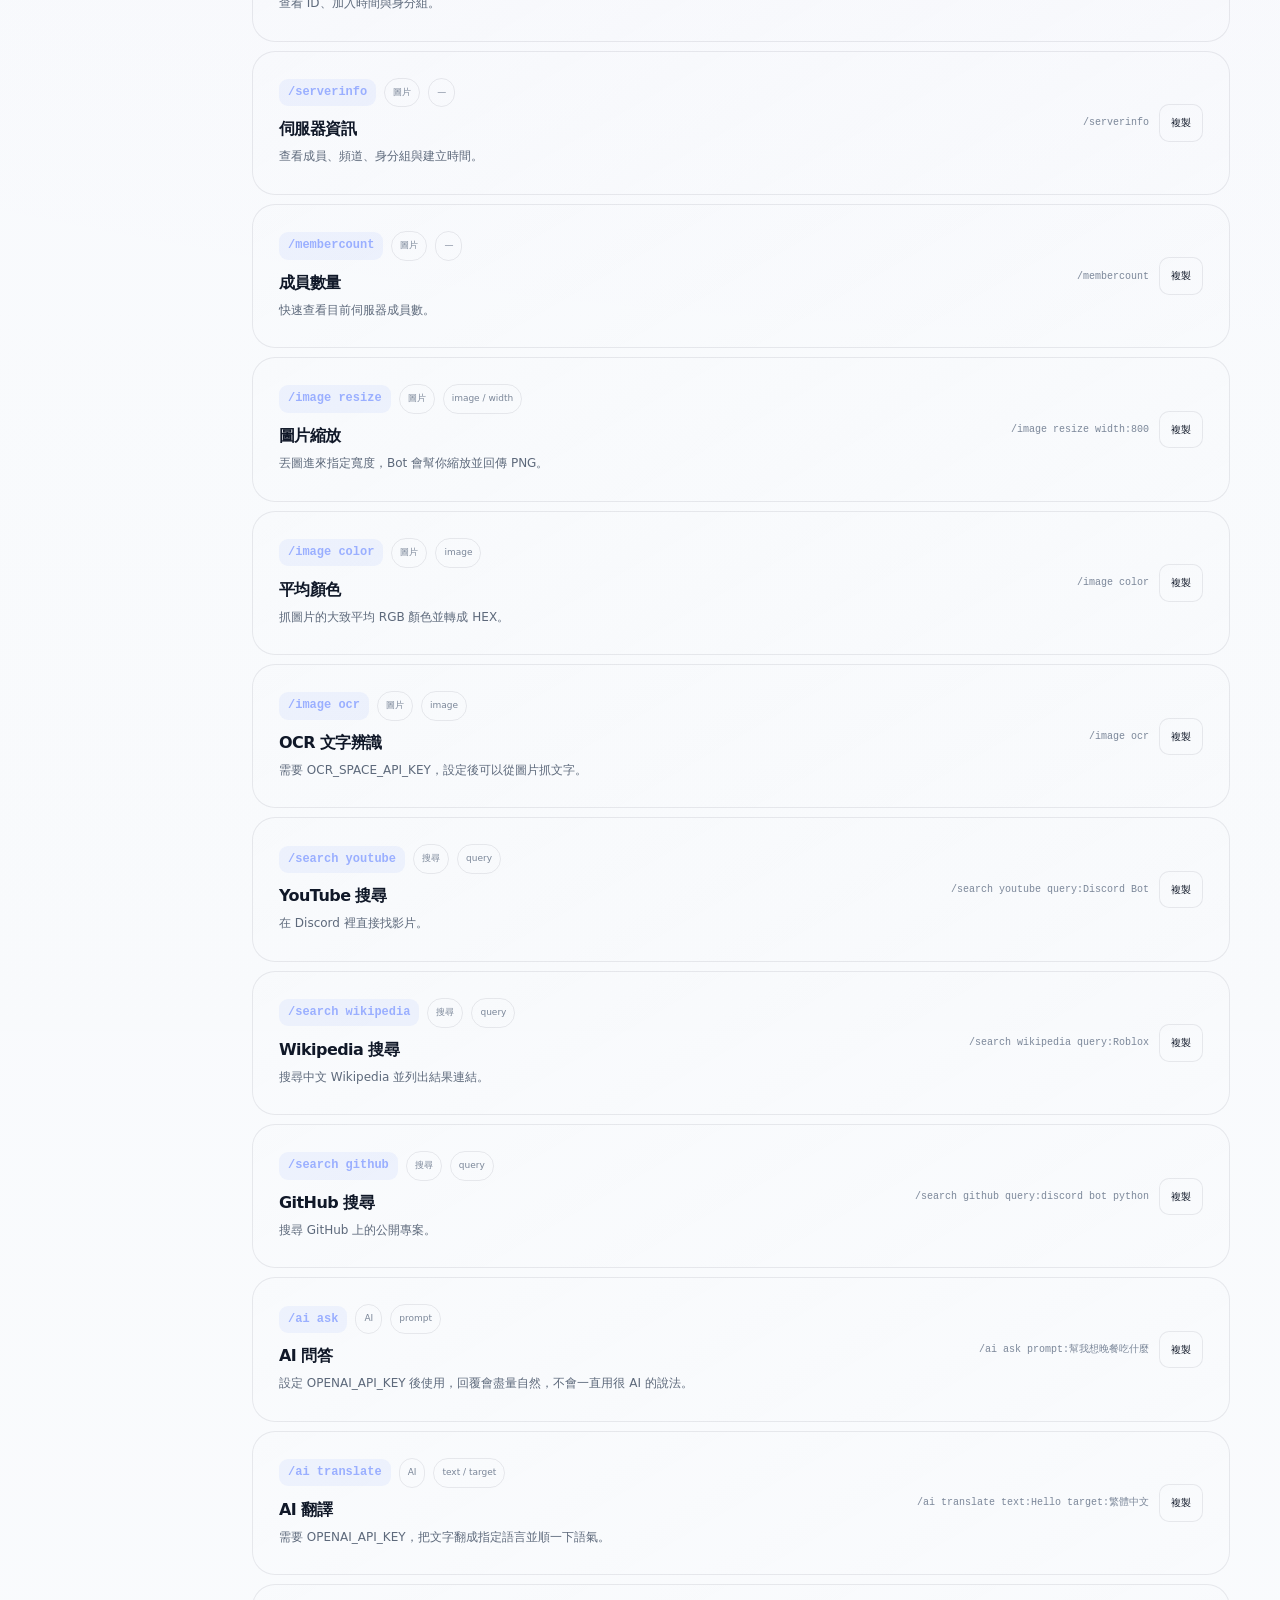
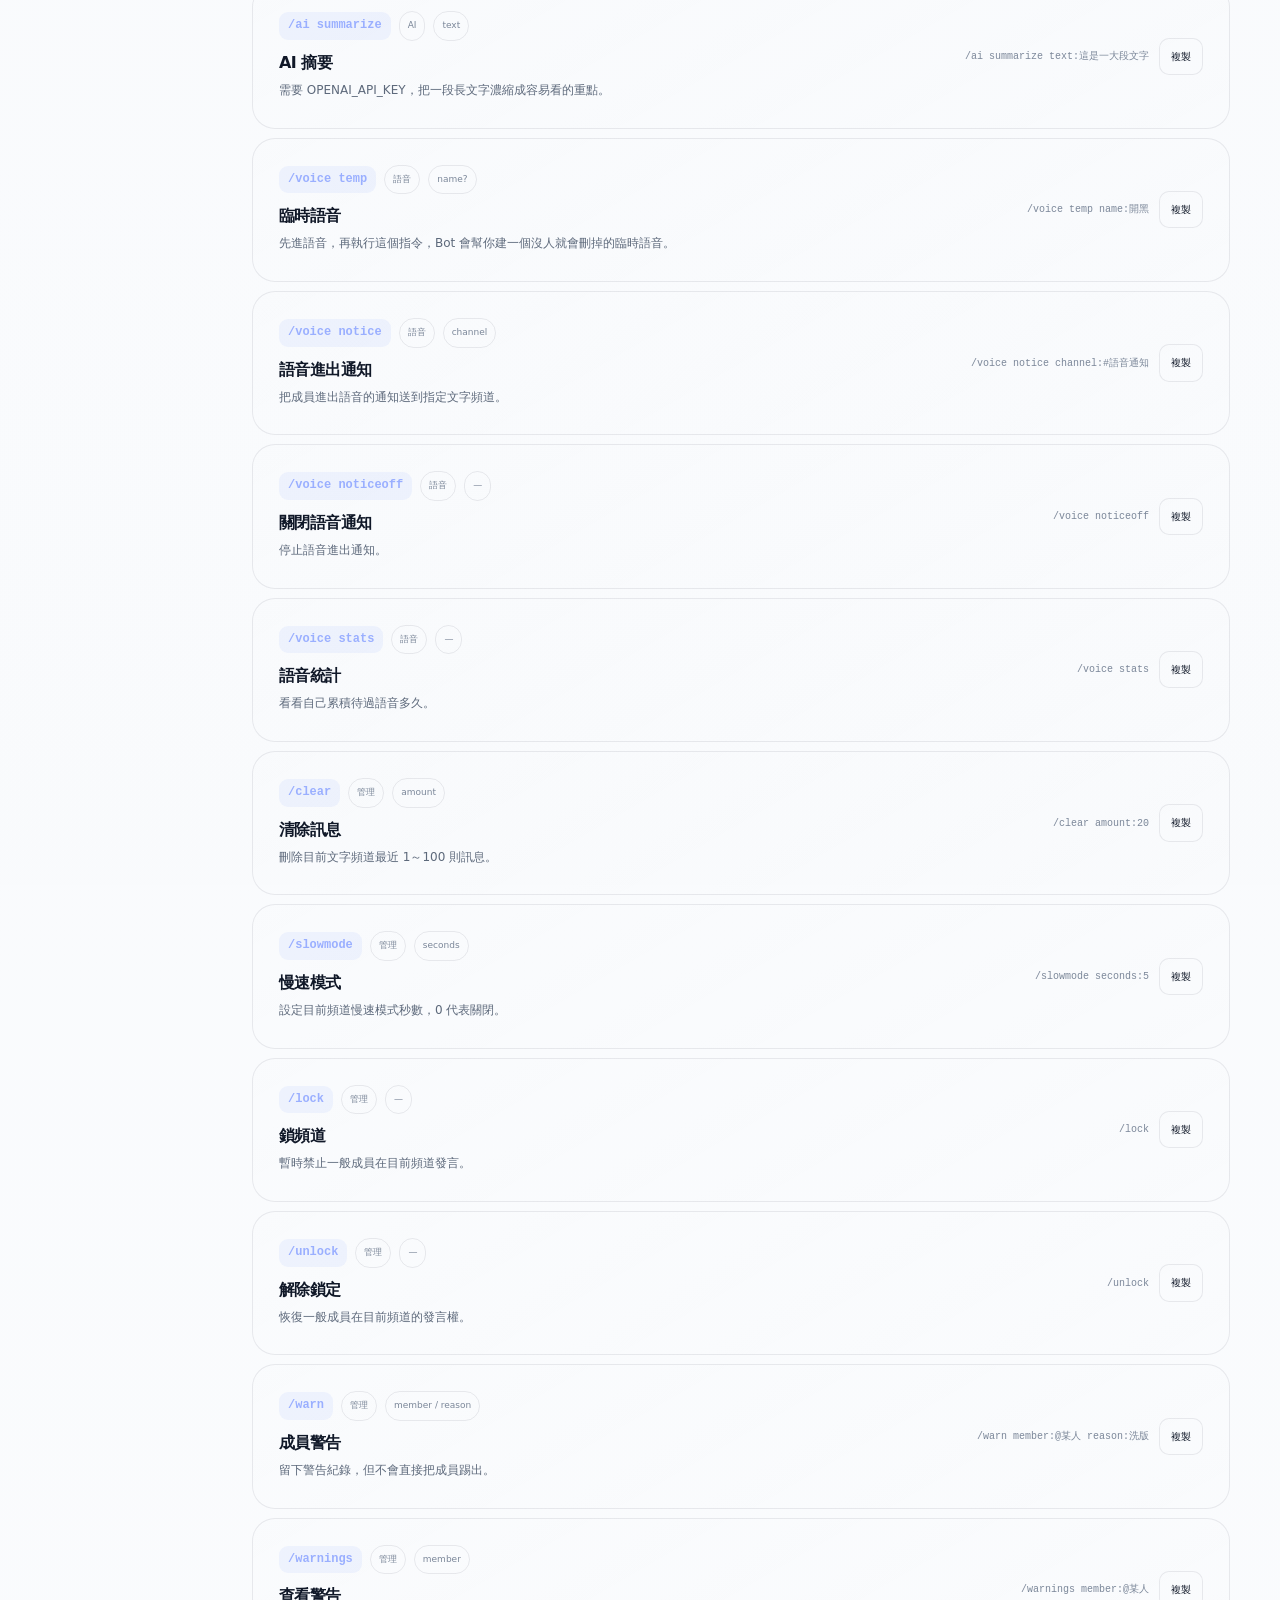
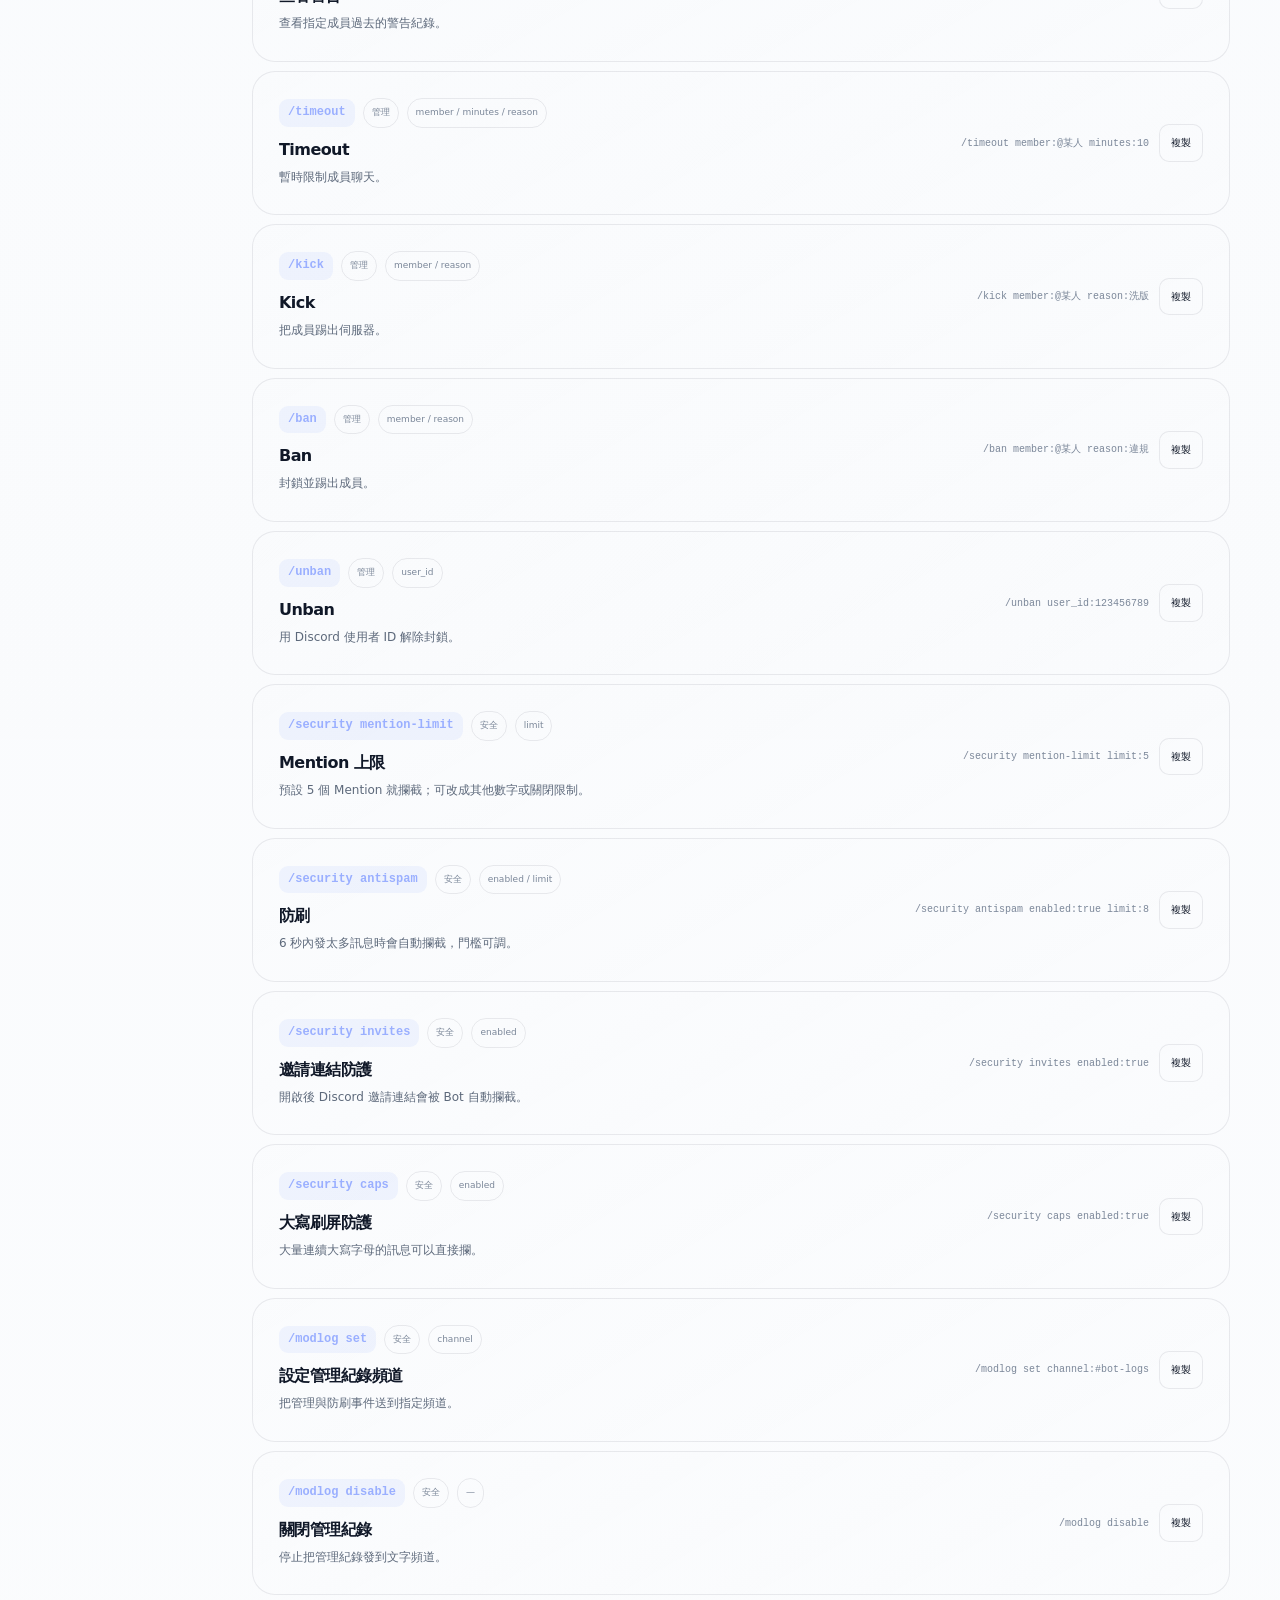
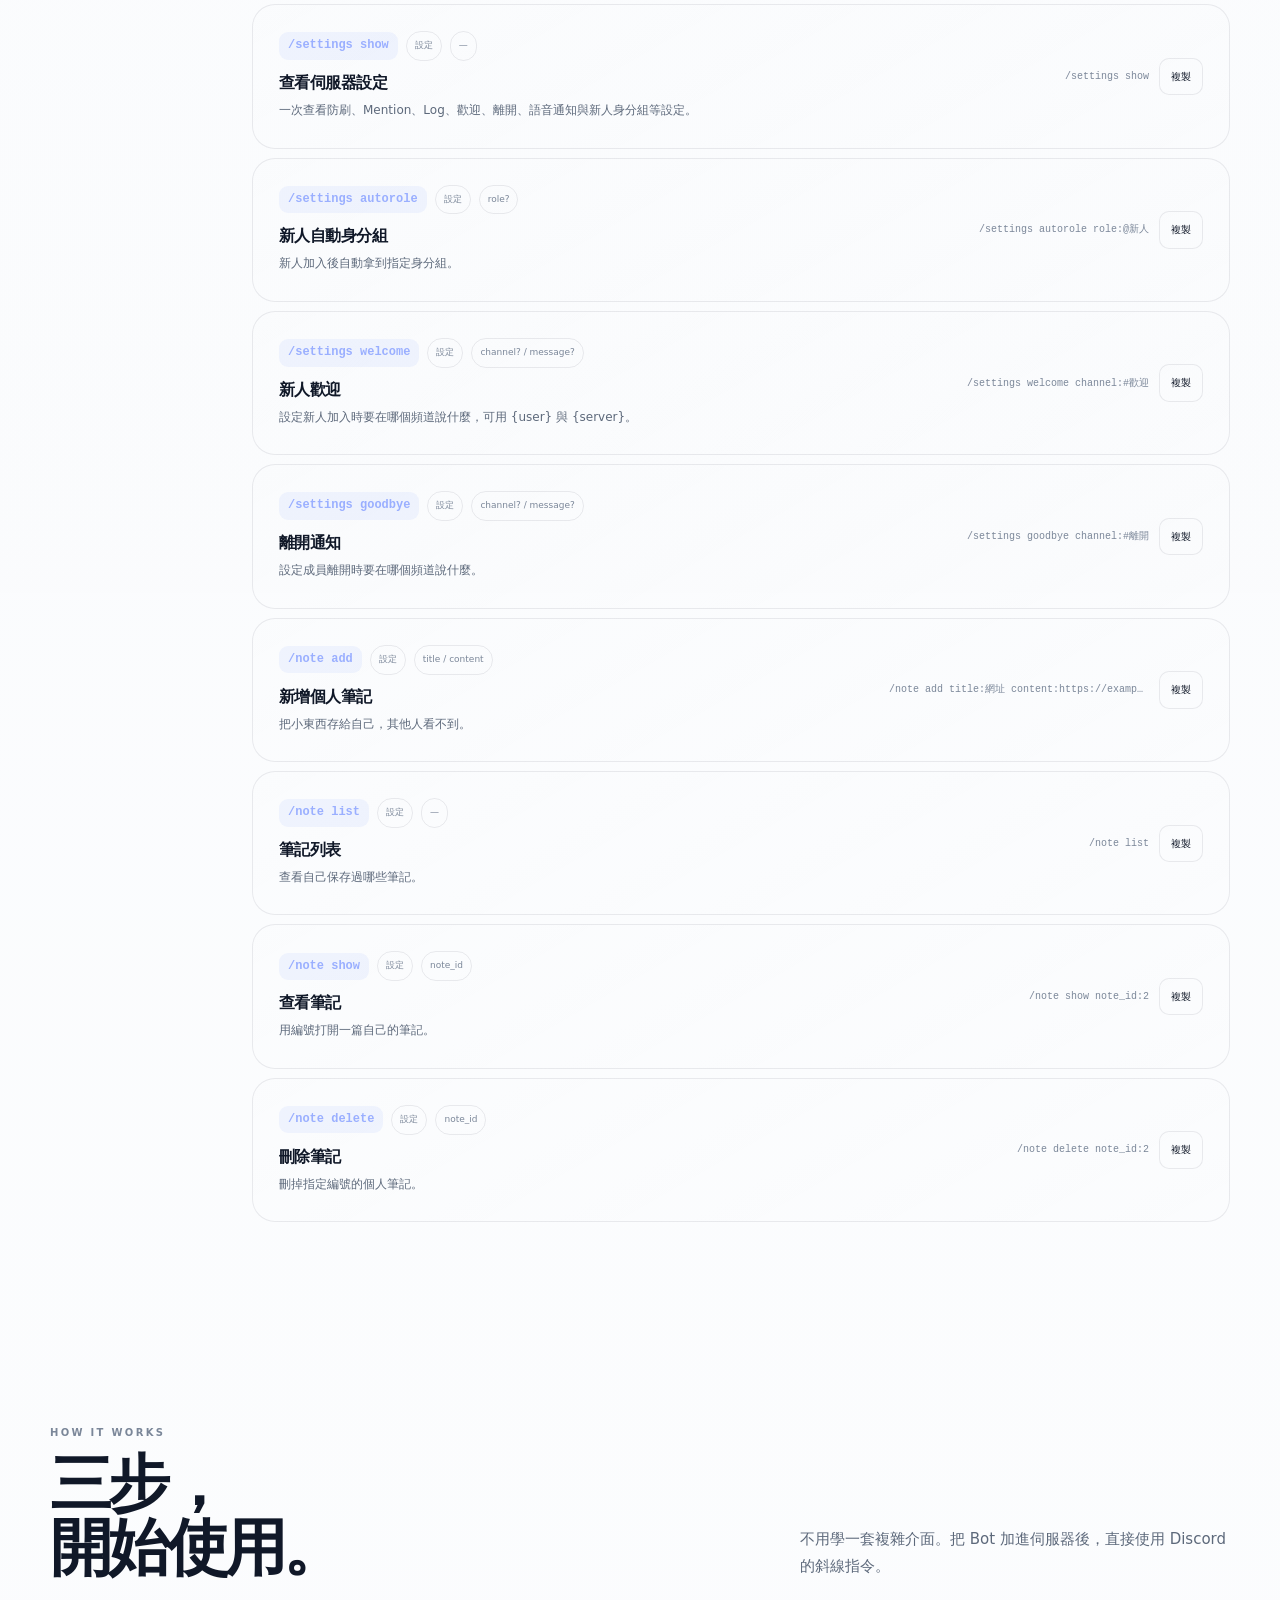
==== commit 00df7502: "docs: render full feature catalog on website" ====
--- a/index.html
+++ b/index.html
@@ -85,26 +85,7 @@
       <div><div class="eyebrow">FEATURES</div><h2>需要的功能，<br>放在一起。</h2></div>
       <p>不堆無關功能。首頁只保留一般使用者真正需要知道的事情：能做什麼、怎麼用、需要什麼權限。</p>
     </div>
-    <div class="card-grid">
-      <article class="surface interactive reveal">
-        <div class="icon-box">↗</div><div class="kicker">01 / MULTI CHANNEL</div>
-        <h3>一次操作多個頻道</h3>
-        <p>使用 <b>/spam</b> 選擇文字頻道，輸入內容與次數後開始工作，不用逐個頻道重複操作。</p>
-        <div class="permission-row"><span class="pill">查看頻道</span><span class="pill">發送訊息</span></div>
-      </article>
-      <article class="surface interactive reveal">
-        <div class="icon-box">Ⅱ</div><div class="kicker">02 / CONTROL</div>
-        <h3>工作可以停止</h3>
-        <p>目前正在執行發送工作時，可使用 <b>/stopspam</b> 立即停止自己的工作；有相應權限者可協助停止其他工作。</p>
-        <div class="permission-row"><span class="pill">可中止</span><span class="pill">工作狀態</span></div>
-      </article>
-      <article class="surface interactive reveal">
-        <div class="icon-box">⌕</div><div class="kicker">03 / HISTORY</div>
-        <h3>搜尋與歷史清理</h3>
-        <p><b>/history</b> 可限定頻道，再依成員或內容縮小範圍，適合快速找到需要處理的舊訊息。</p>
-        <div class="permission-row"><span class="pill">讀取歷史</span><span class="pill">管理訊息</span></div>
-      </article>
-    </div>
+    <div class="card-grid" id="featureGrid"></div>
   </div>
 </section>
 
--- a/styles.css
+++ b/styles.css
@@ -244,3 +244,22 @@
 @media (prefers-reduced-motion:reduce){
 body::after{transform:none}
 }
+
+.gallery-tools{display:flex;align-items:center;gap:10px;margin:0 0 18px;flex-wrap:wrap}
+.gallery-filters{display:flex;gap:6px;overflow:auto;flex:1;min-width:280px}
+.gallery-filters .filter{white-space:nowrap}
+.gallery-grid{display:grid;grid-template-columns:repeat(4,1fr);gap:10px}
+.gallery-card{position:relative;min-height:148px;padding:18px;border:1px solid var(--line);border-radius:19px;overflow:hidden;background:linear-gradient(145deg,rgba(255,255,255,.045),rgba(255,255,255,.014));transform-style:preserve-3d;transition:transform .27s var(--ease),border-color .27s,box-shadow .27s}
+.gallery-card:after{content:"";position:absolute;inset:-30%;background:radial-gradient(circle at var(--gx,50%) var(--gy,50%),rgba(142,165,255,.13),transparent 26%);opacity:0;transition:opacity .2s;pointer-events:none}
+.gallery-card:hover{transform:translateY(-6px) scale(1.018);border-color:var(--line-strong);box-shadow:0 20px 55px rgba(0,0,0,.15)}
+.gallery-card:hover:after{opacity:1}
+.gallery-index{font:700 9px/1 ui-monospace,SFMono-Regular,Menlo,monospace;color:var(--subtle);letter-spacing:.16em}
+.gallery-icon{width:36px;height:36px;display:grid;place-items:center;border:1px solid var(--line-strong);border-radius:11px;margin:15px 0 15px;background:rgba(255,255,255,.025);transition:.26s var(--ease)}
+.gallery-card:hover .gallery-icon{transform:translateZ(18px) rotate(-6deg) scale(1.08);background:rgba(149,171,255,.09)}
+.gallery-card strong{display:block;font-size:12px;letter-spacing:-.01em;position:relative;z-index:1}
+.gallery-card p{margin:4px 0 0;color:var(--muted);font-size:10px;line-height:1.65;position:relative;z-index:1}
+.gallery-tag{position:absolute;right:13px;top:13px;padding:5px 7px;border:1px solid var(--line);border-radius:999px;color:var(--subtle);font-size:8px;z-index:2}
+.gallery-empty{grid-column:1/-1;padding:35px;text-align:center;color:var(--muted);border:1px dashed var(--line-strong);border-radius:19px}
+@media(max-width:980px){.gallery-grid{grid-template-columns:repeat(3,1fr)}}
+@media(max-width:720px){.gallery-grid{grid-template-columns:repeat(2,1fr)}}
+@media(max-width:480px){.gallery-grid{grid-template-columns:1fr}.gallery-tools{display:block}.gallery-search{margin-top:8px}}
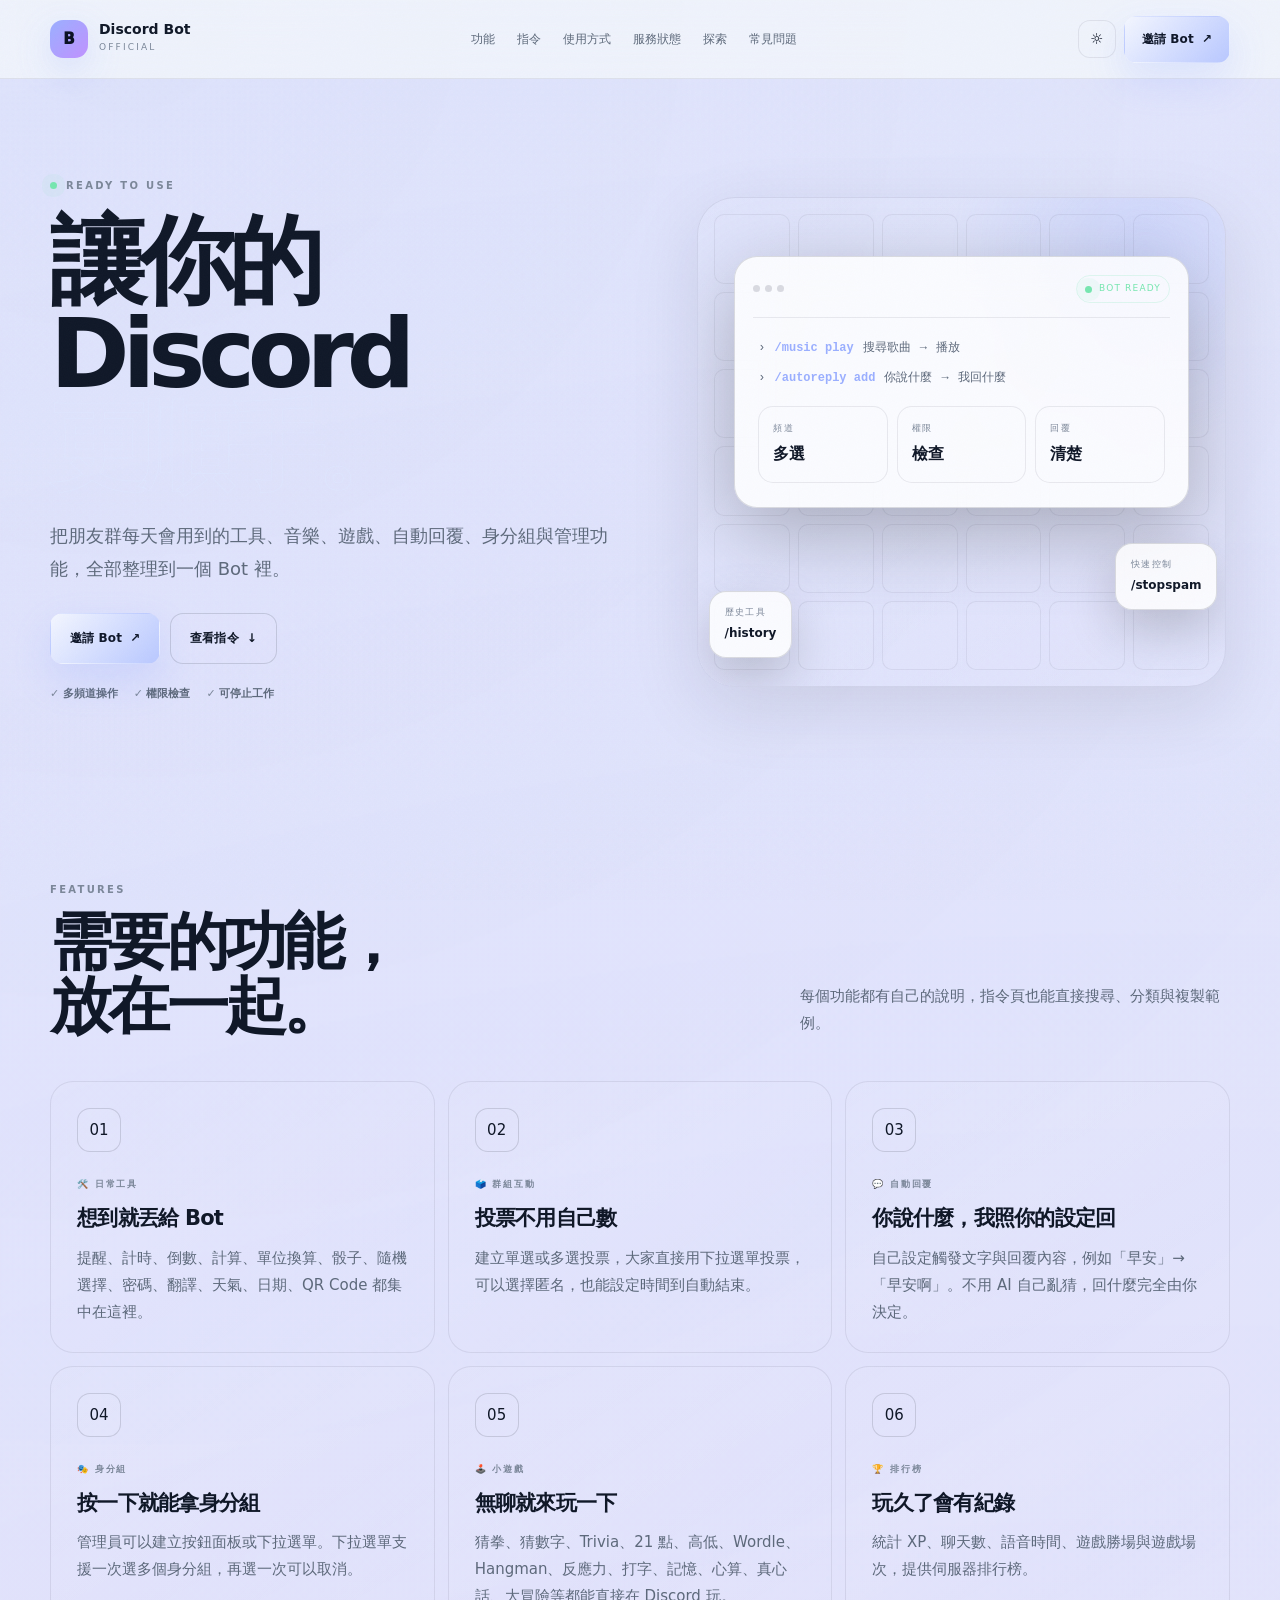
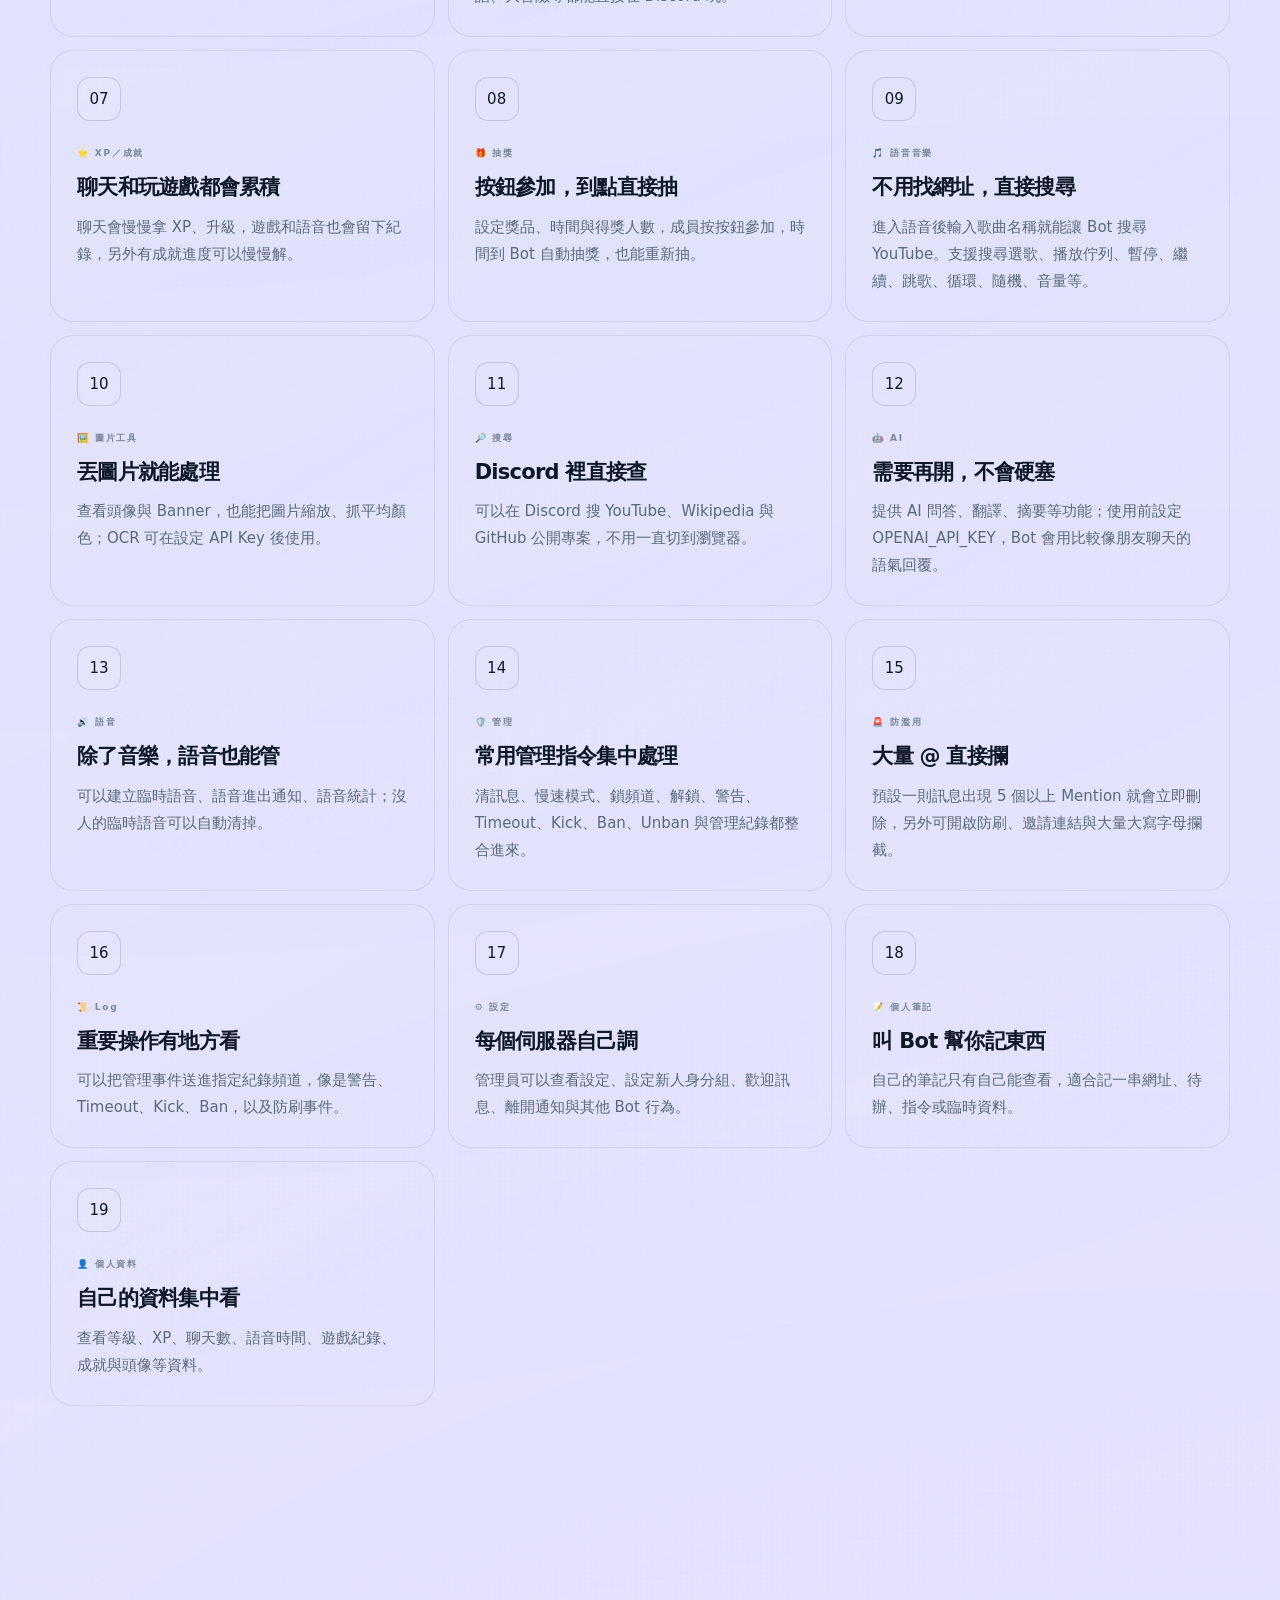
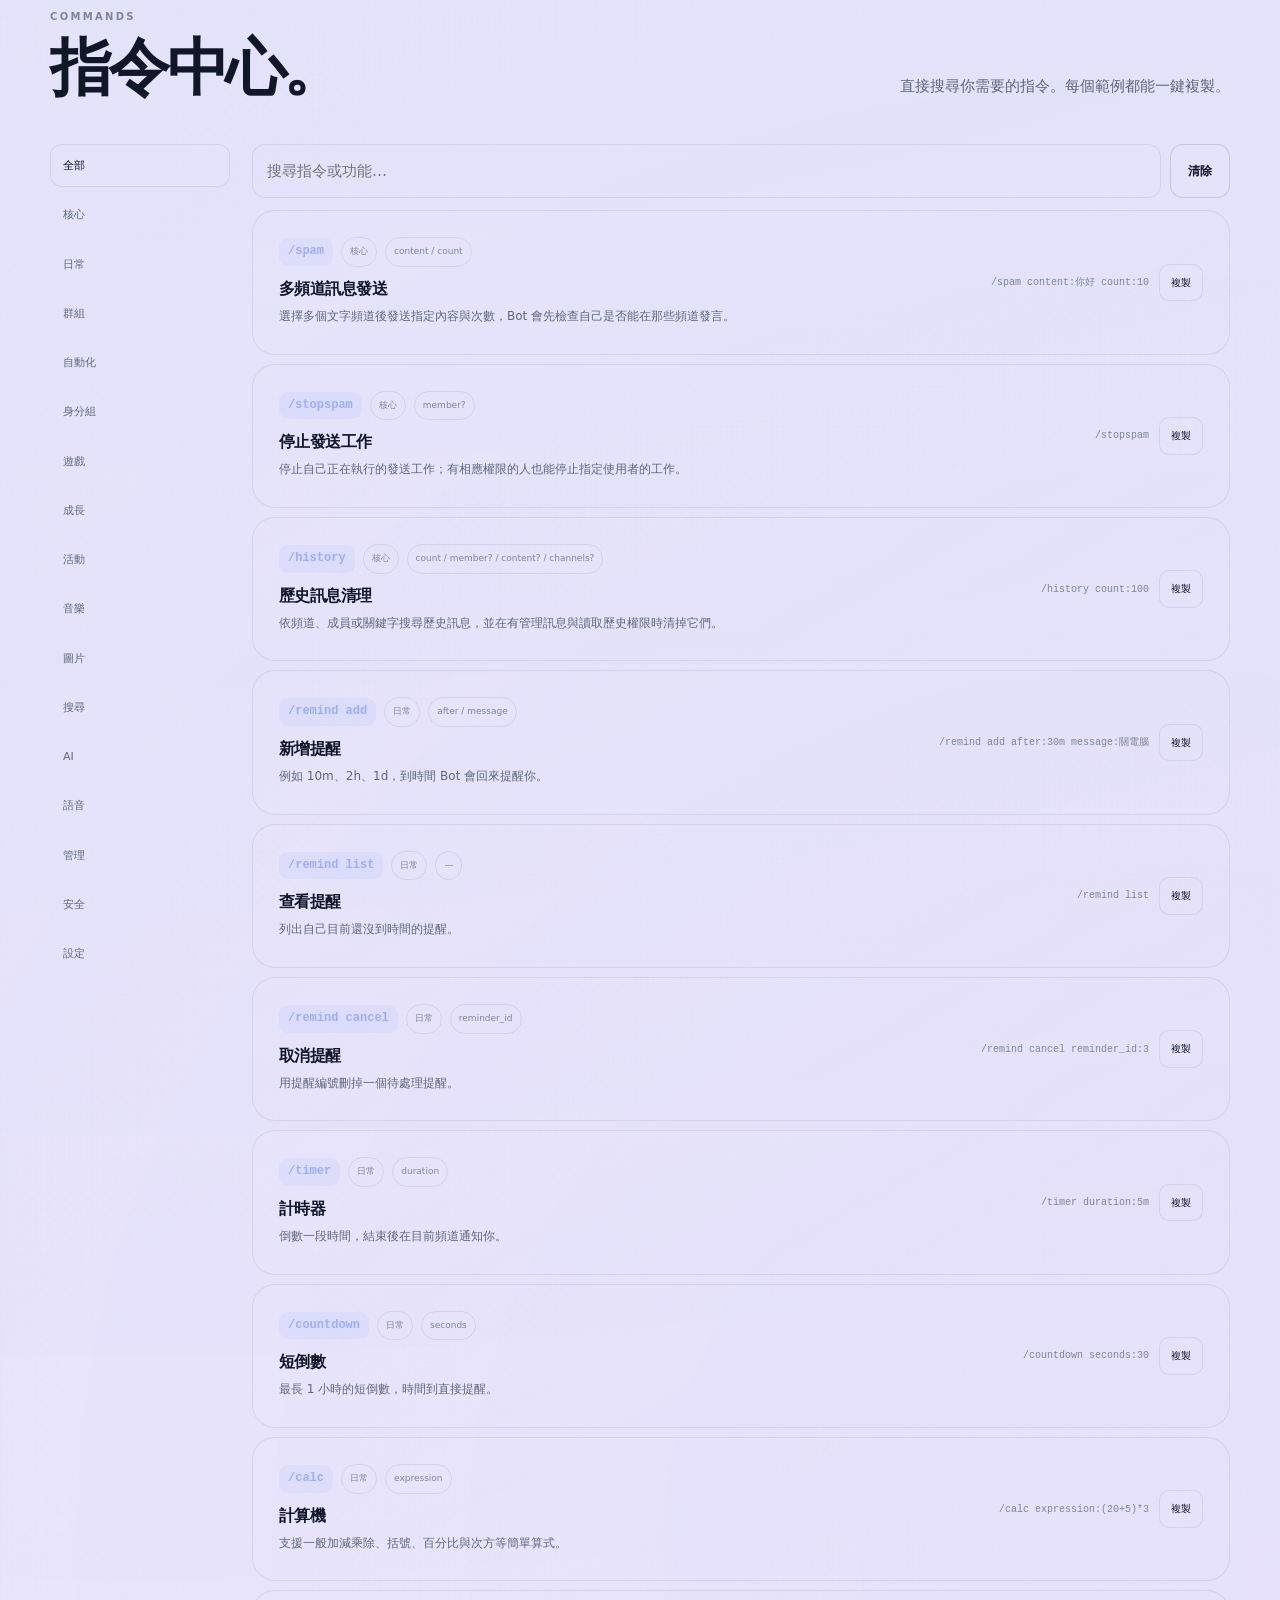
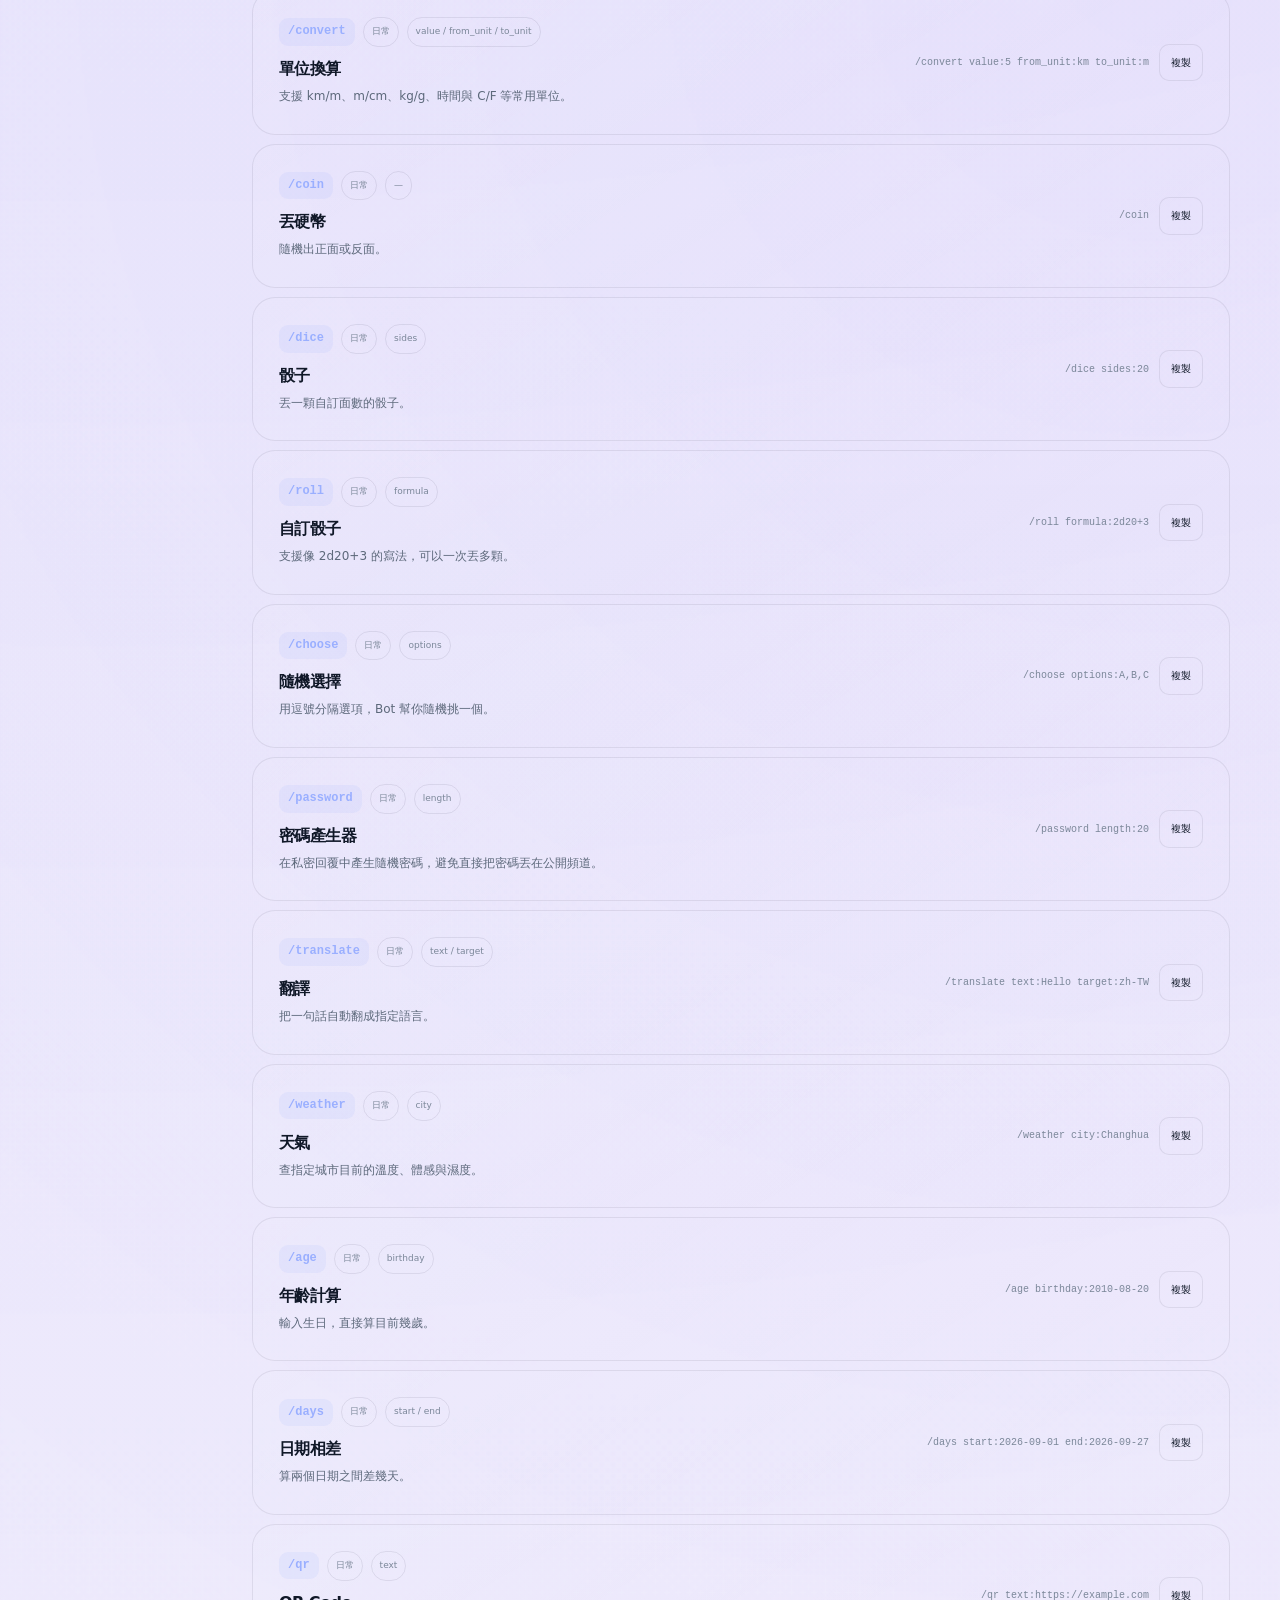
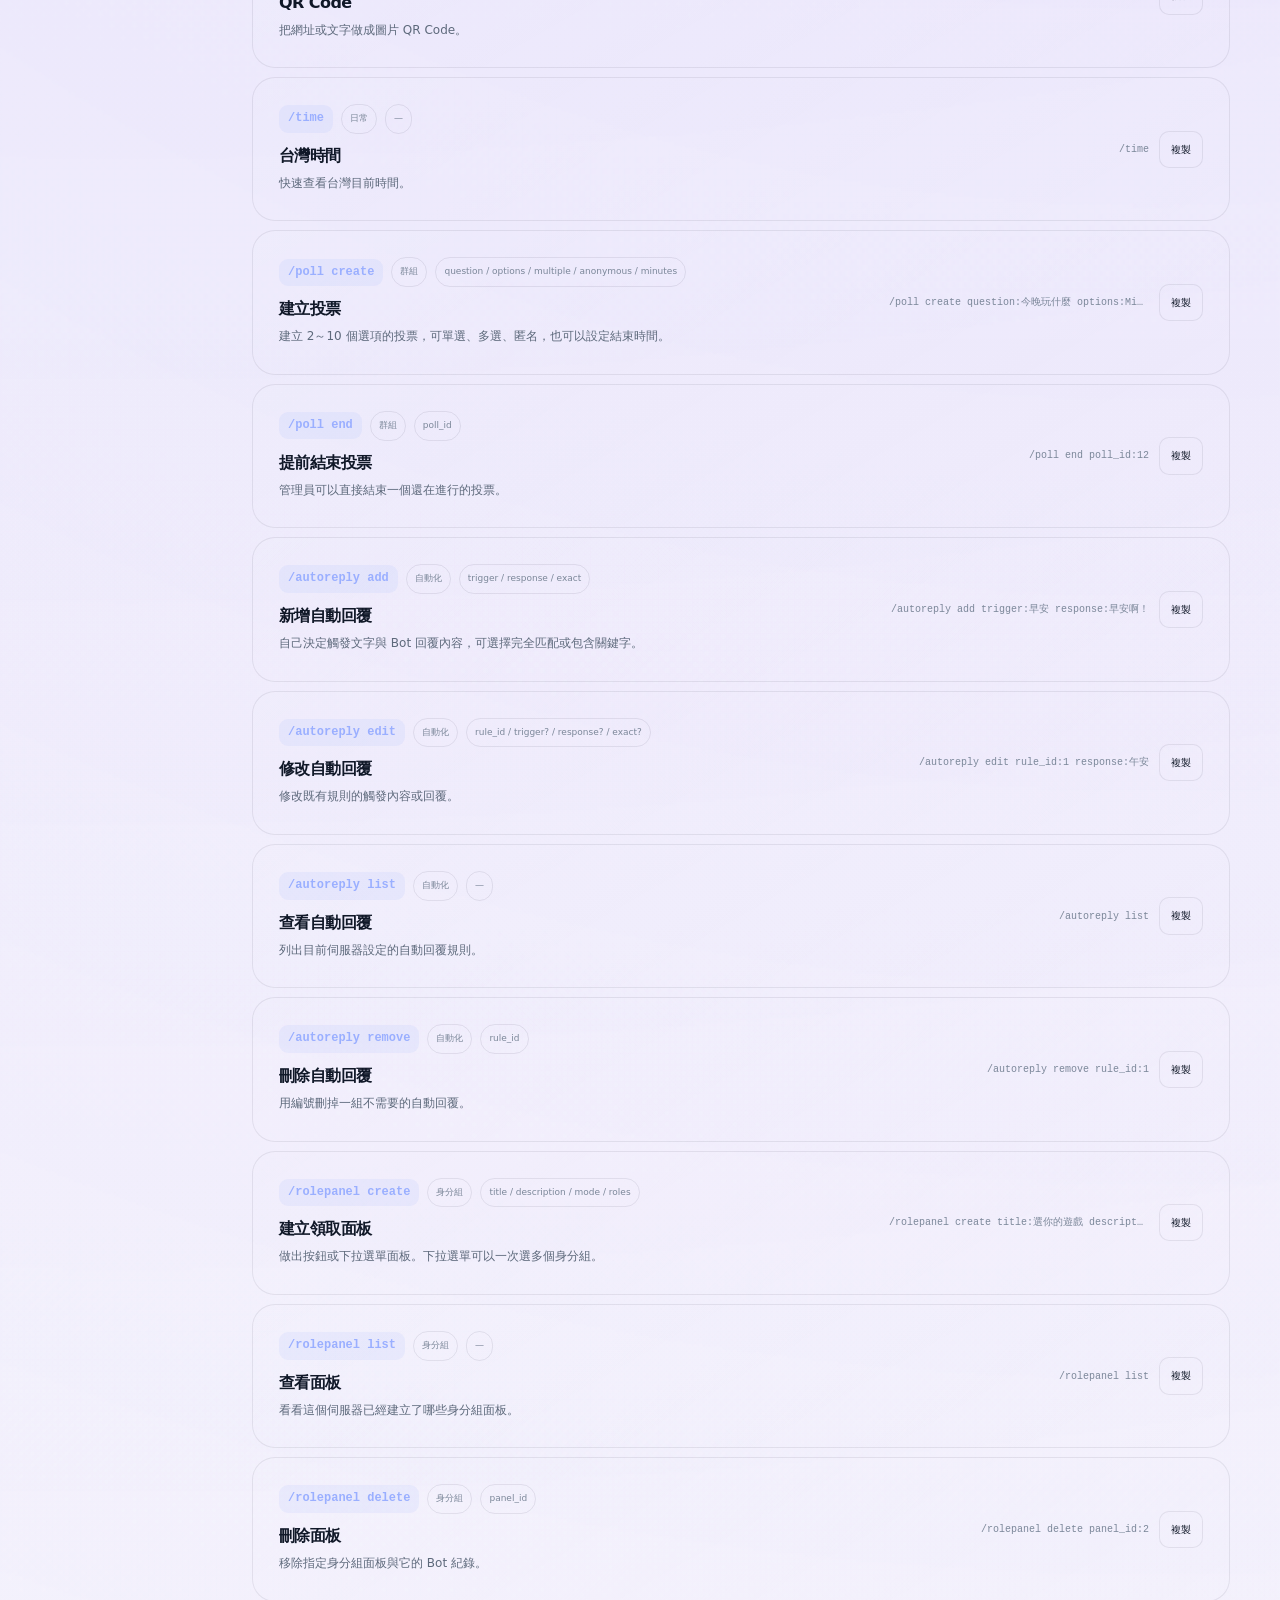
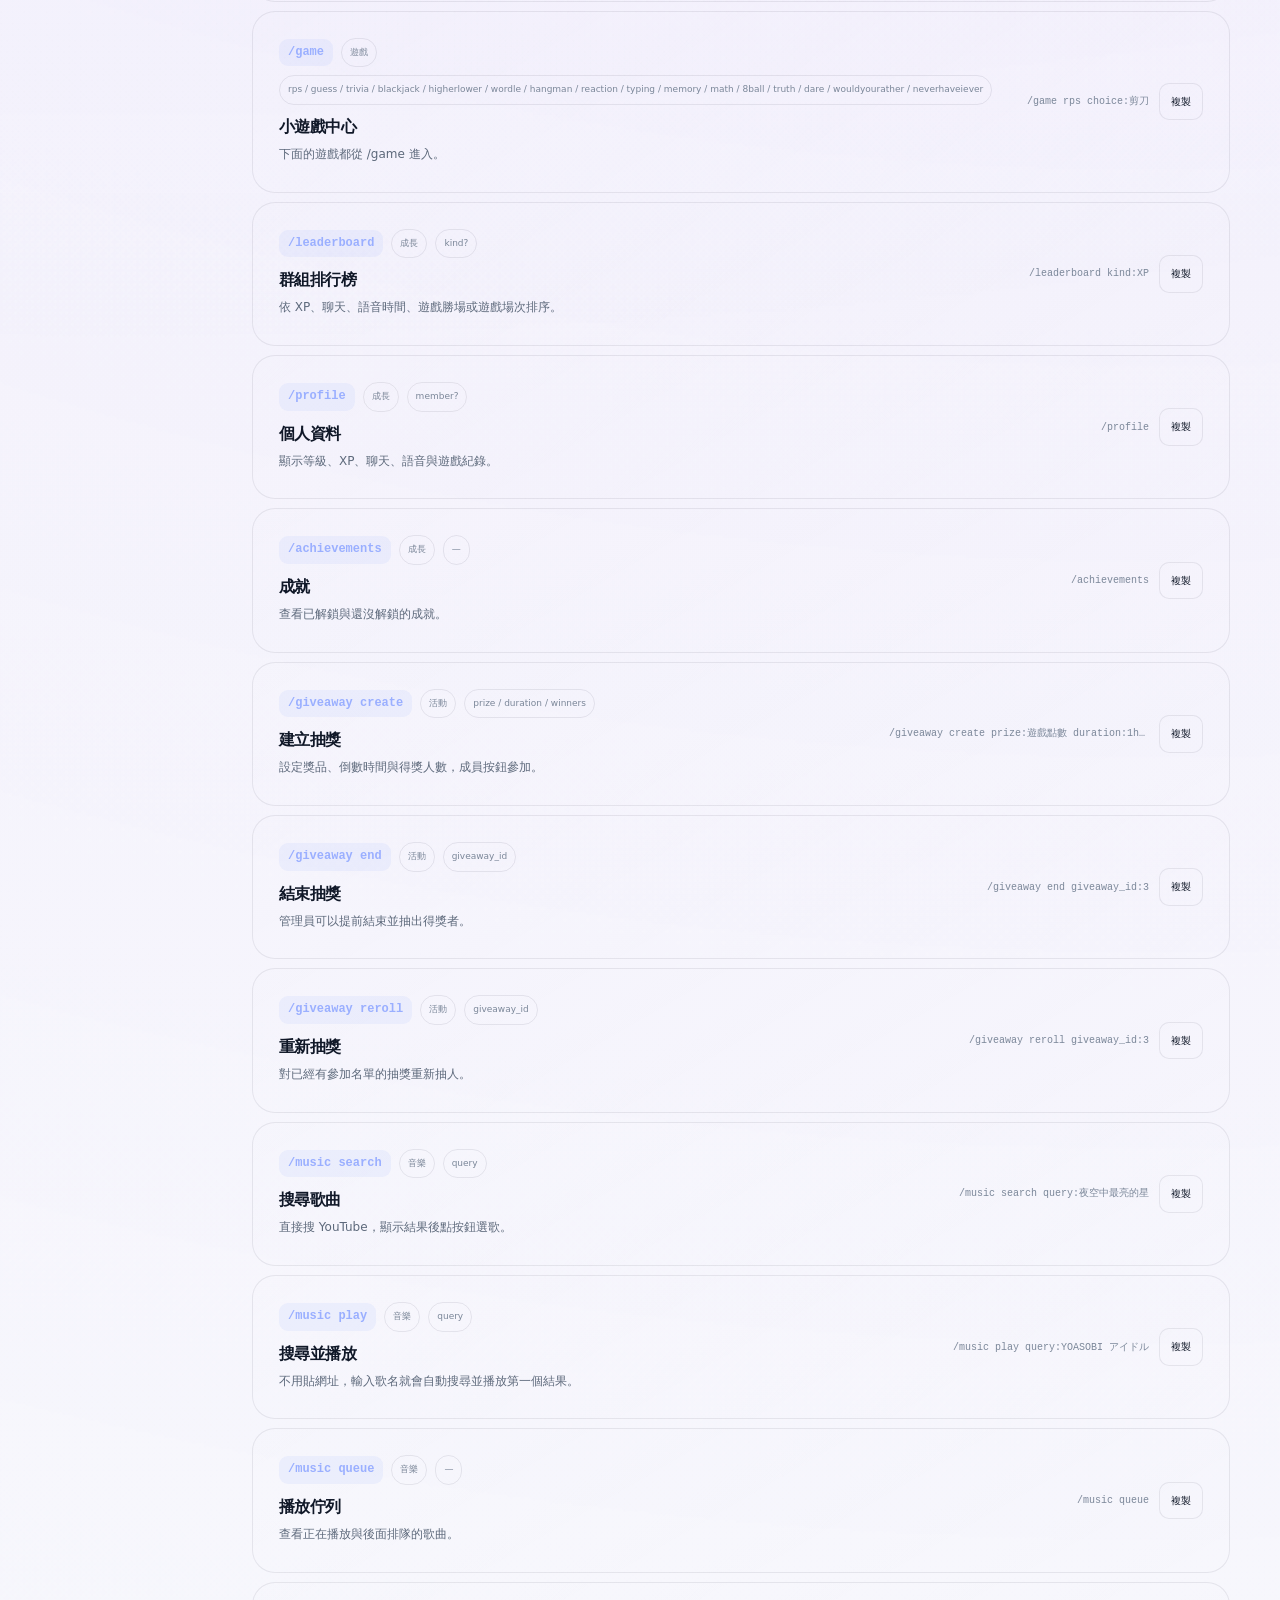
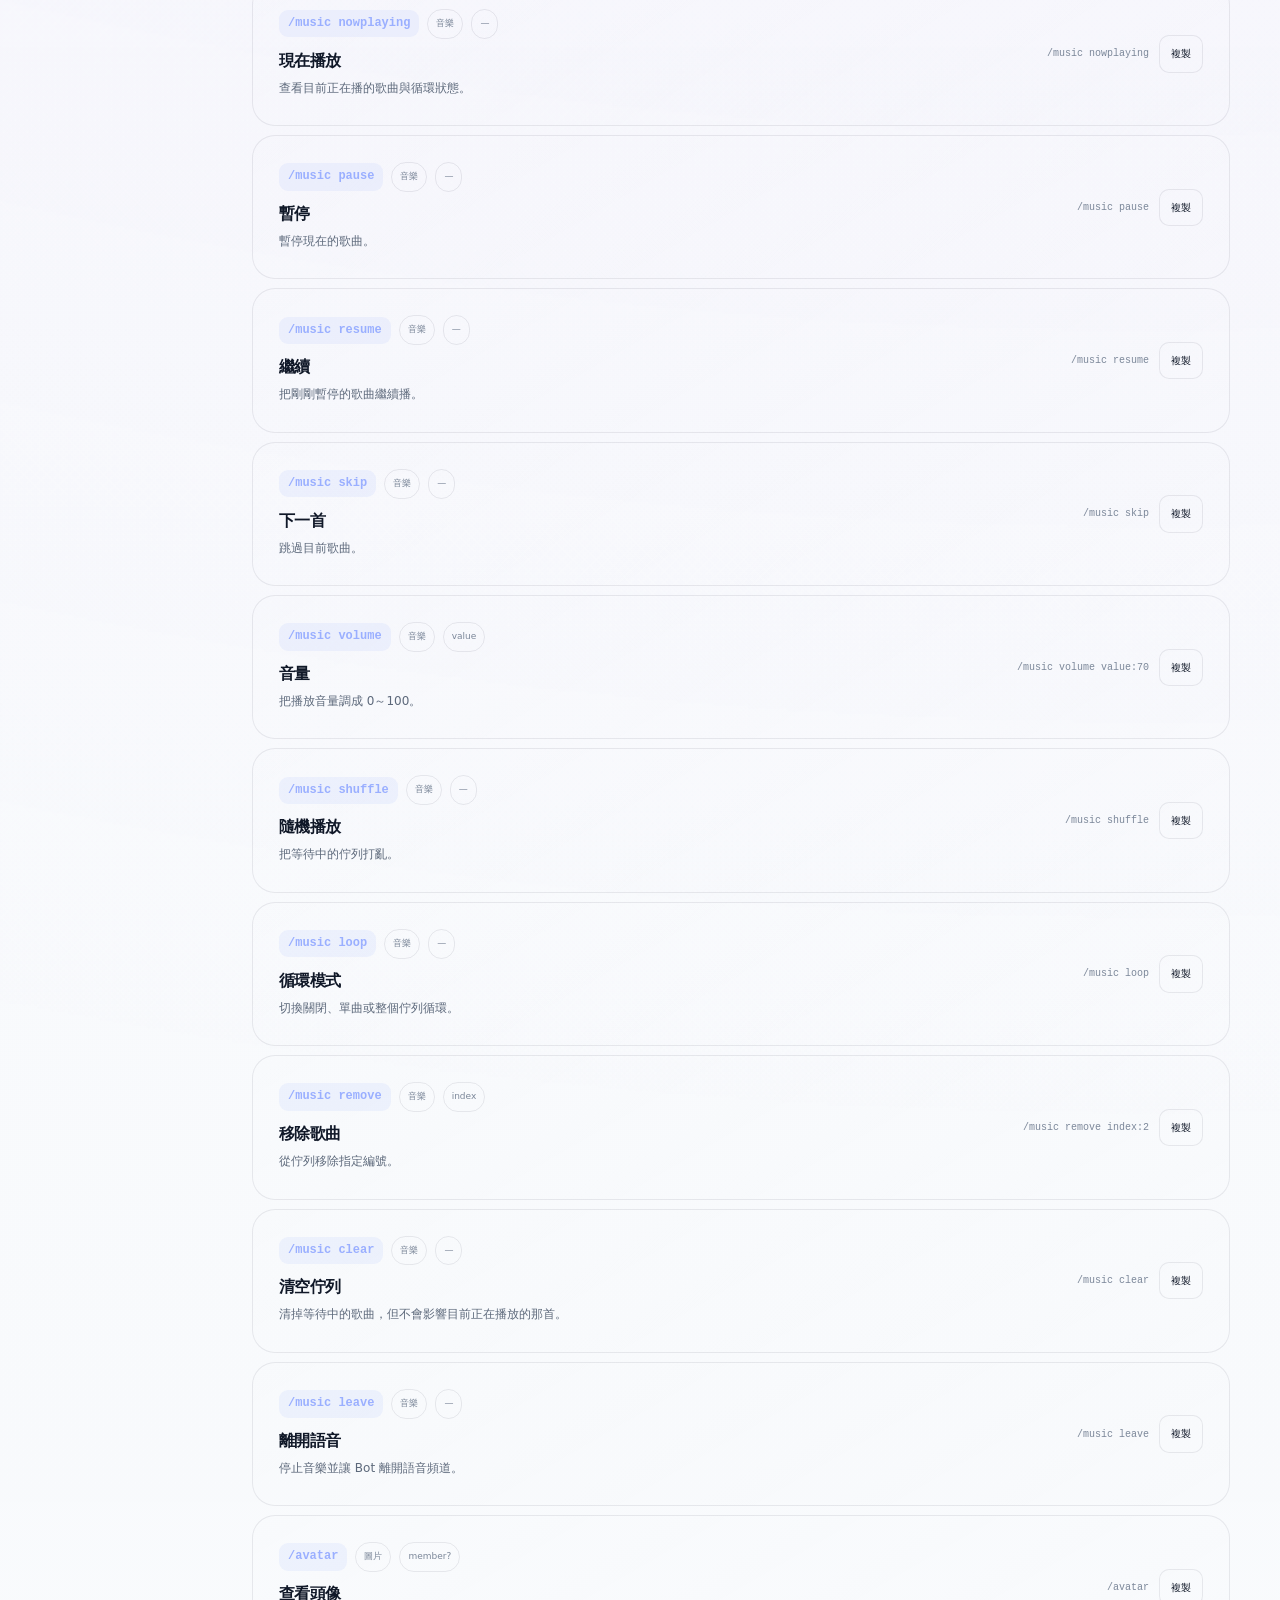
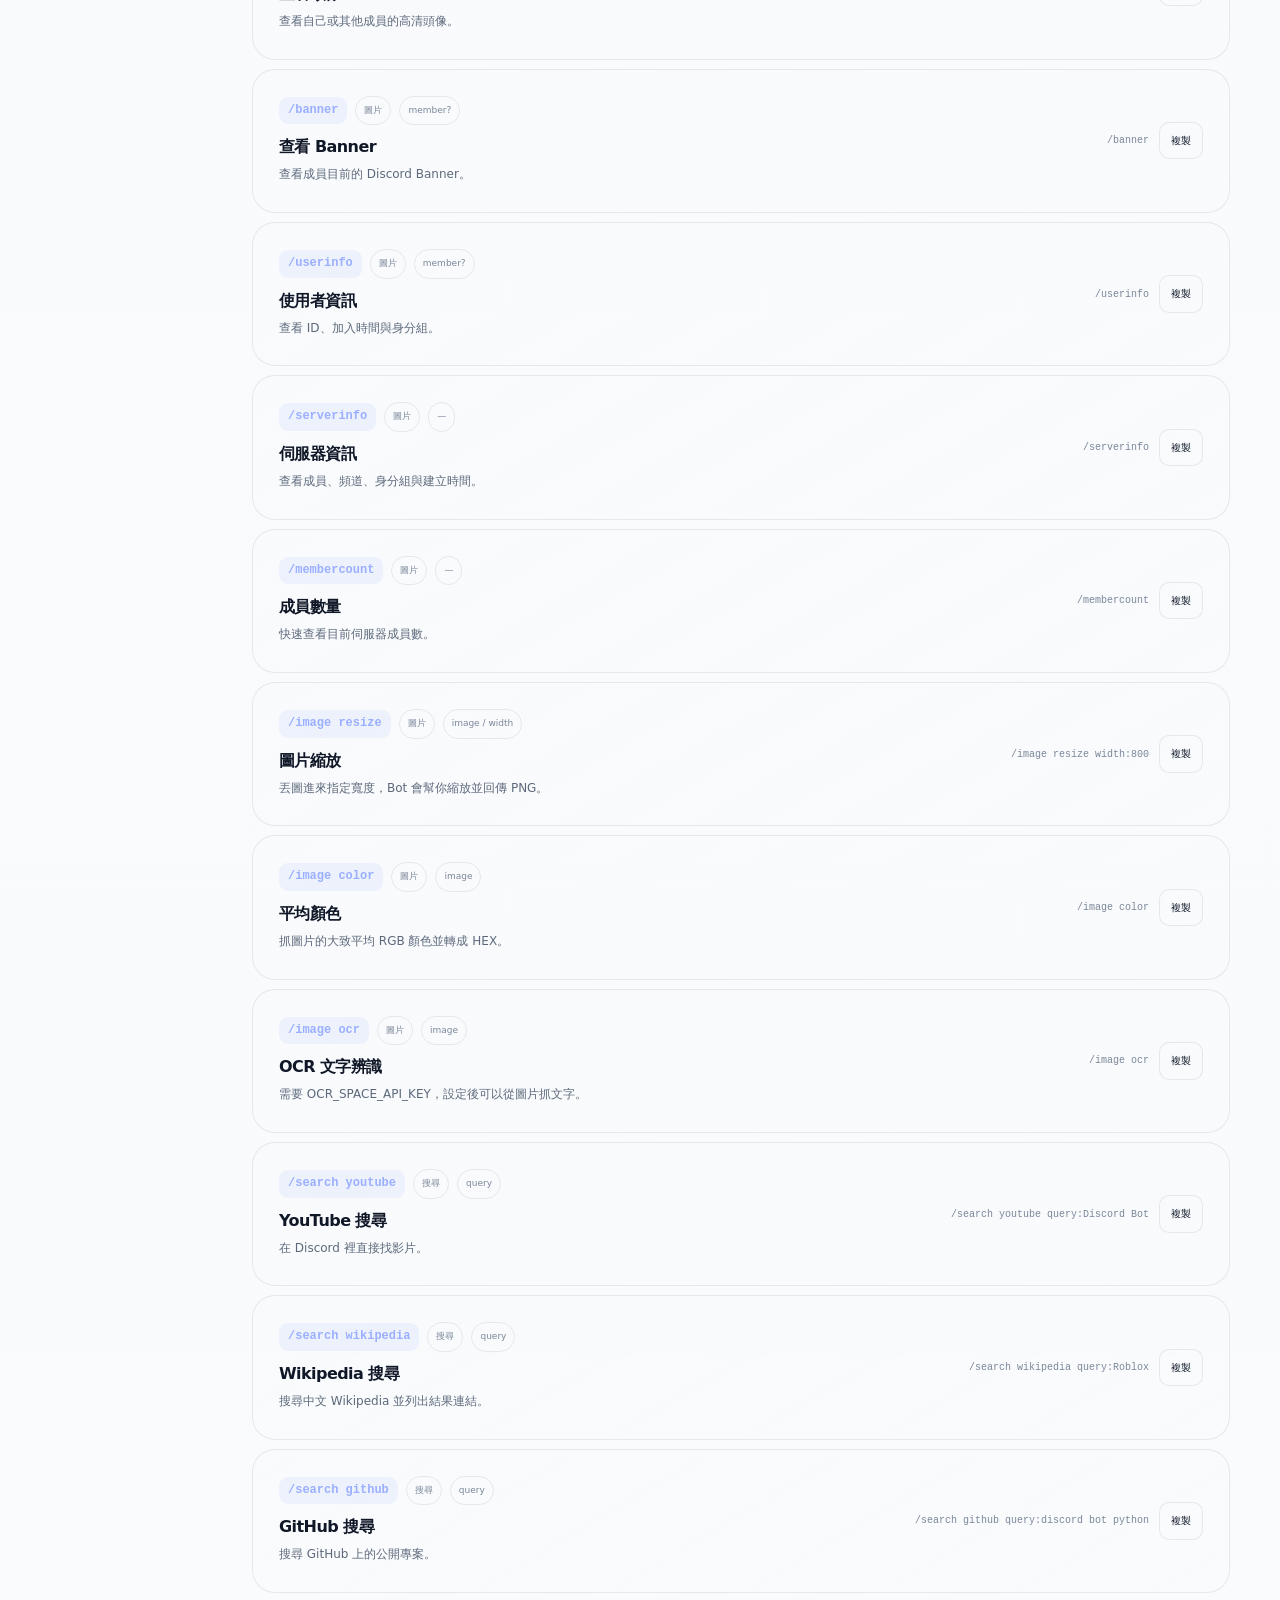
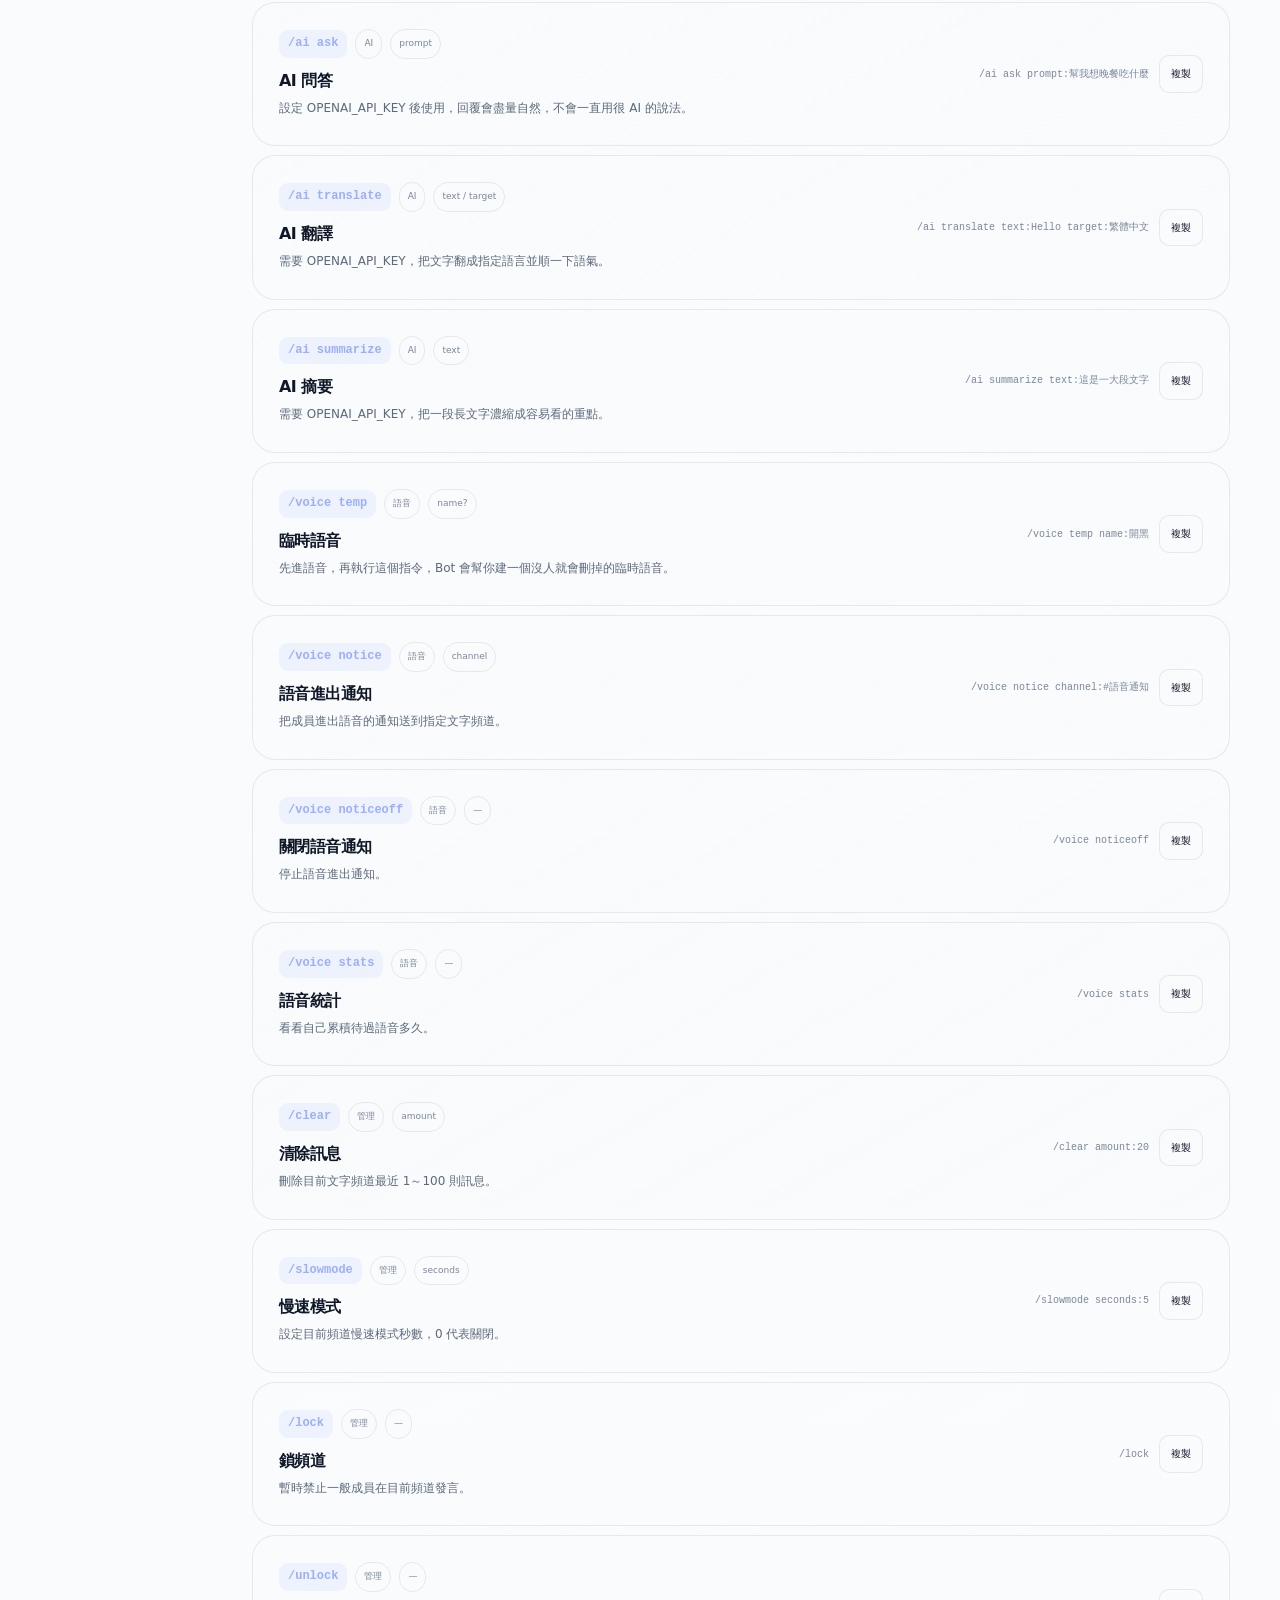
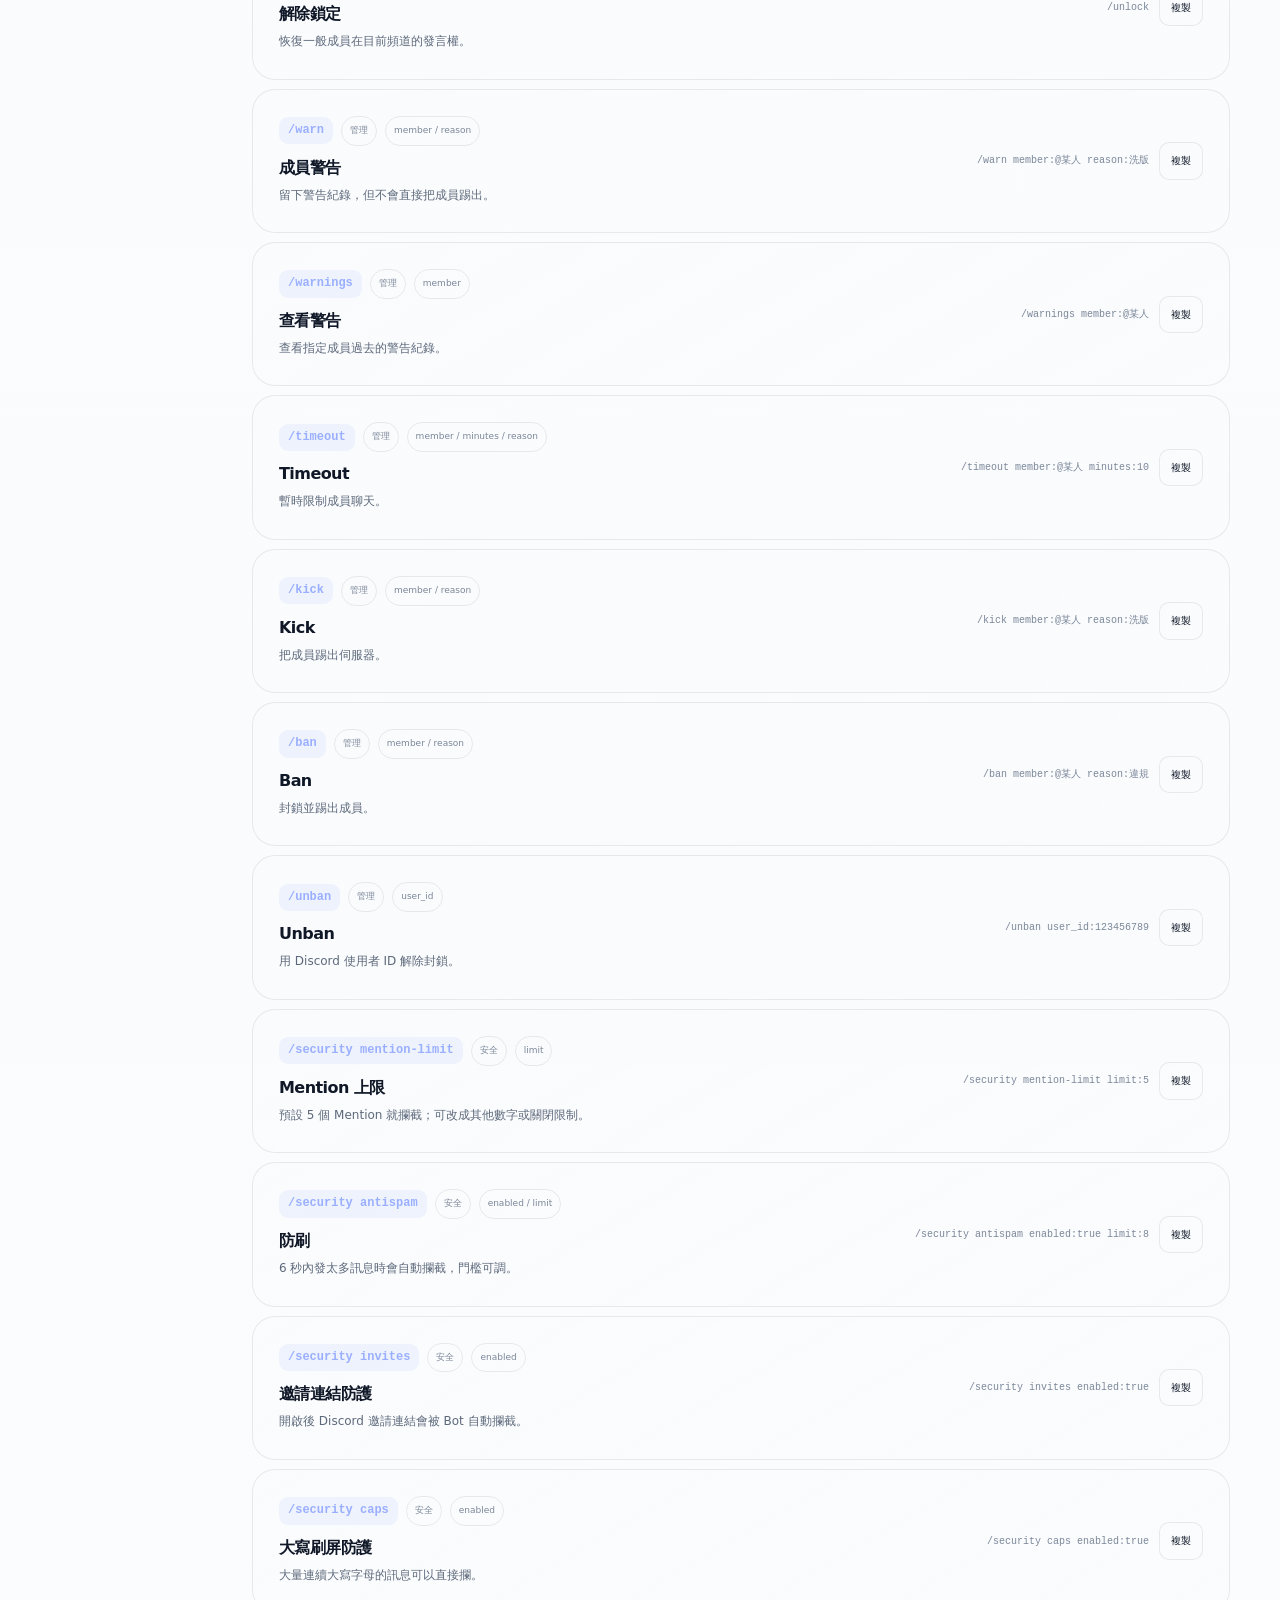
==== commit b06bbc2e: "docs: refresh website for expanded bot features" ====
--- a/index.html
+++ b/index.html
@@ -42,7 +42,7 @@
     <div class="hero-copy reveal">
       <div class="eyebrow"><span class="pulse"></span><span id="heroState">READY TO USE</span></div>
       <h1>讓你的 Discord<br><em>更順手。</em></h1>
-      <p class="hero-lead">把伺服器常用的訊息發送、工作控制與歷史清理，整理成簡單直覺的 Discord 指令。</p>
+      <p class="hero-lead">把朋友群每天會用到的工具、音樂、遊戲、自動回覆、身分組與管理功能，全部整理到一個 Bot 裡。</p>
       <div class="hero-actions">
         <a class="btn btn-primary btn-large invite-link" href="#">邀請 Bot <span>↗</span></a>
         <a class="btn btn-secondary btn-large" href="#commands">查看指令 <span>↓</span></a>
@@ -63,8 +63,8 @@
             <div class="live-chip"><span class="pulse"></span> BOT READY</div>
           </div>
           <div class="console-body">
-            <div class="fake-command"><span>›</span><b>/spam</b><span>選擇頻道</span><span>→</span><span>發送</span></div>
-            <div class="fake-command" style="margin-top:10px"><span>›</span><b>/history</b><span>搜尋</span><span>→</span><span>清理</span></div>
+            <div class="fake-command"><span>›</span><b>/music play</b><span>搜尋歌曲</span><span>→</span><span>播放</span></div>
+            <div class="fake-command" style="margin-top:10px"><span>›</span><b>/autoreply add</b><span>你說什麼</span><span>→</span><span>我回什麼</span></div>
             <div class="metrics">
               <div class="metric"><small>頻道</small><strong>多選</strong></div>
               <div class="metric"><small>權限</small><strong>檢查</strong></div>
@@ -83,7 +83,7 @@
   <div class="container">
     <div class="section-head reveal">
       <div><div class="eyebrow">FEATURES</div><h2>需要的功能，<br>放在一起。</h2></div>
-      <p>不堆無關功能。首頁只保留一般使用者真正需要知道的事情：能做什麼、怎麼用、需要什麼權限。</p>
+      <p>每個功能都有自己的說明，指令頁也能直接搜尋、分類與複製範例。</p>
     </div>
     <div class="card-grid" id="featureGrid"></div>
   </div>
@@ -98,9 +98,22 @@
     <div class="command-layout">
       <aside class="filter-stack reveal" aria-label="指令分類">
         <button class="filter active" type="button" data-filter="all">全部</button>
-        <button class="filter" type="button" data-filter="Core">發送</button>
-        <button class="filter" type="button" data-filter="Control">控制</button>
-        <button class="filter" type="button" data-filter="History & Cleanup">歷史清理</button>
+        <button class="filter" type="button" data-filter="核心">核心</button>
+        <button class="filter" type="button" data-filter="日常">日常</button>
+        <button class="filter" type="button" data-filter="群組">群組</button>
+        <button class="filter" type="button" data-filter="自動化">自動化</button>
+        <button class="filter" type="button" data-filter="身分組">身分組</button>
+        <button class="filter" type="button" data-filter="遊戲">遊戲</button>
+        <button class="filter" type="button" data-filter="成長">成長</button>
+        <button class="filter" type="button" data-filter="活動">活動</button>
+        <button class="filter" type="button" data-filter="音樂">音樂</button>
+        <button class="filter" type="button" data-filter="圖片">圖片</button>
+        <button class="filter" type="button" data-filter="搜尋">搜尋</button>
+        <button class="filter" type="button" data-filter="AI">AI</button>
+        <button class="filter" type="button" data-filter="語音">語音</button>
+        <button class="filter" type="button" data-filter="管理">管理</button>
+        <button class="filter" type="button" data-filter="安全">安全</button>
+        <button class="filter" type="button" data-filter="設定">設定</button>
       </aside>
       <div>
         <div class="command-tools reveal">
